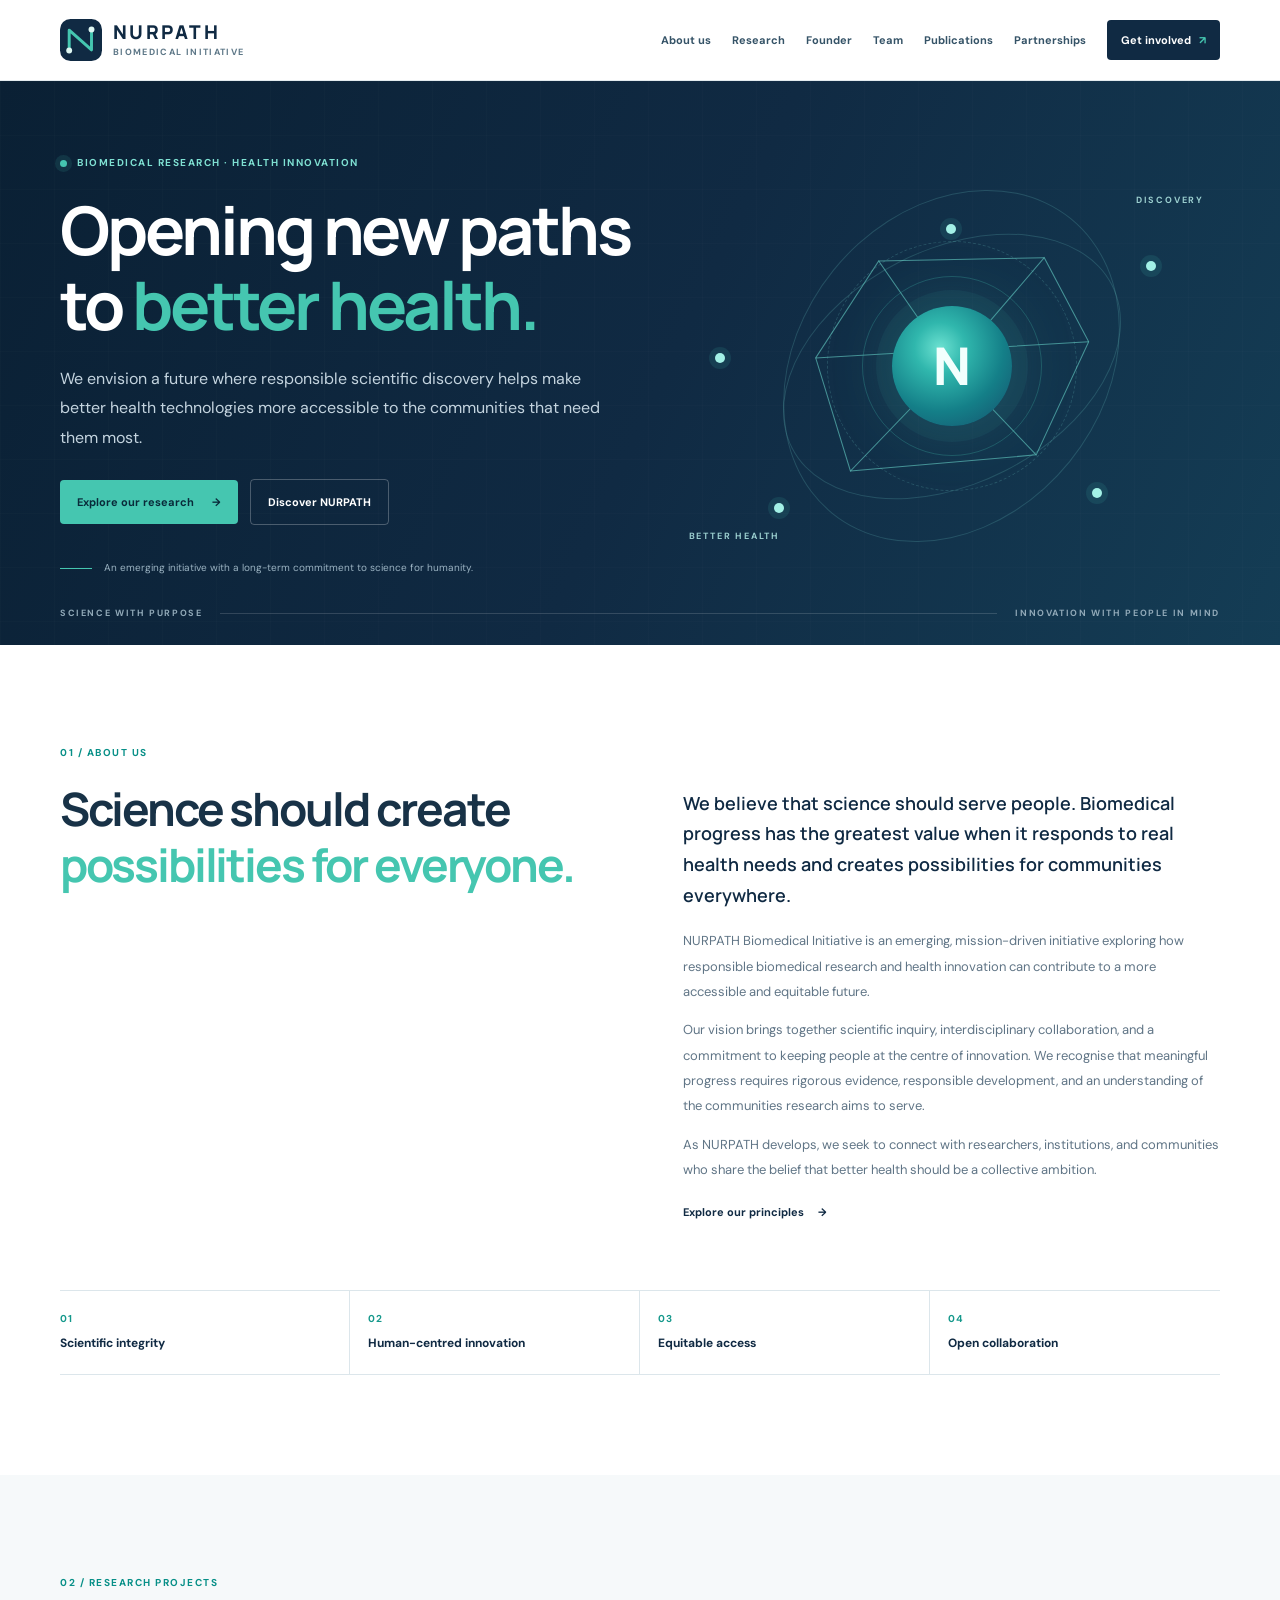
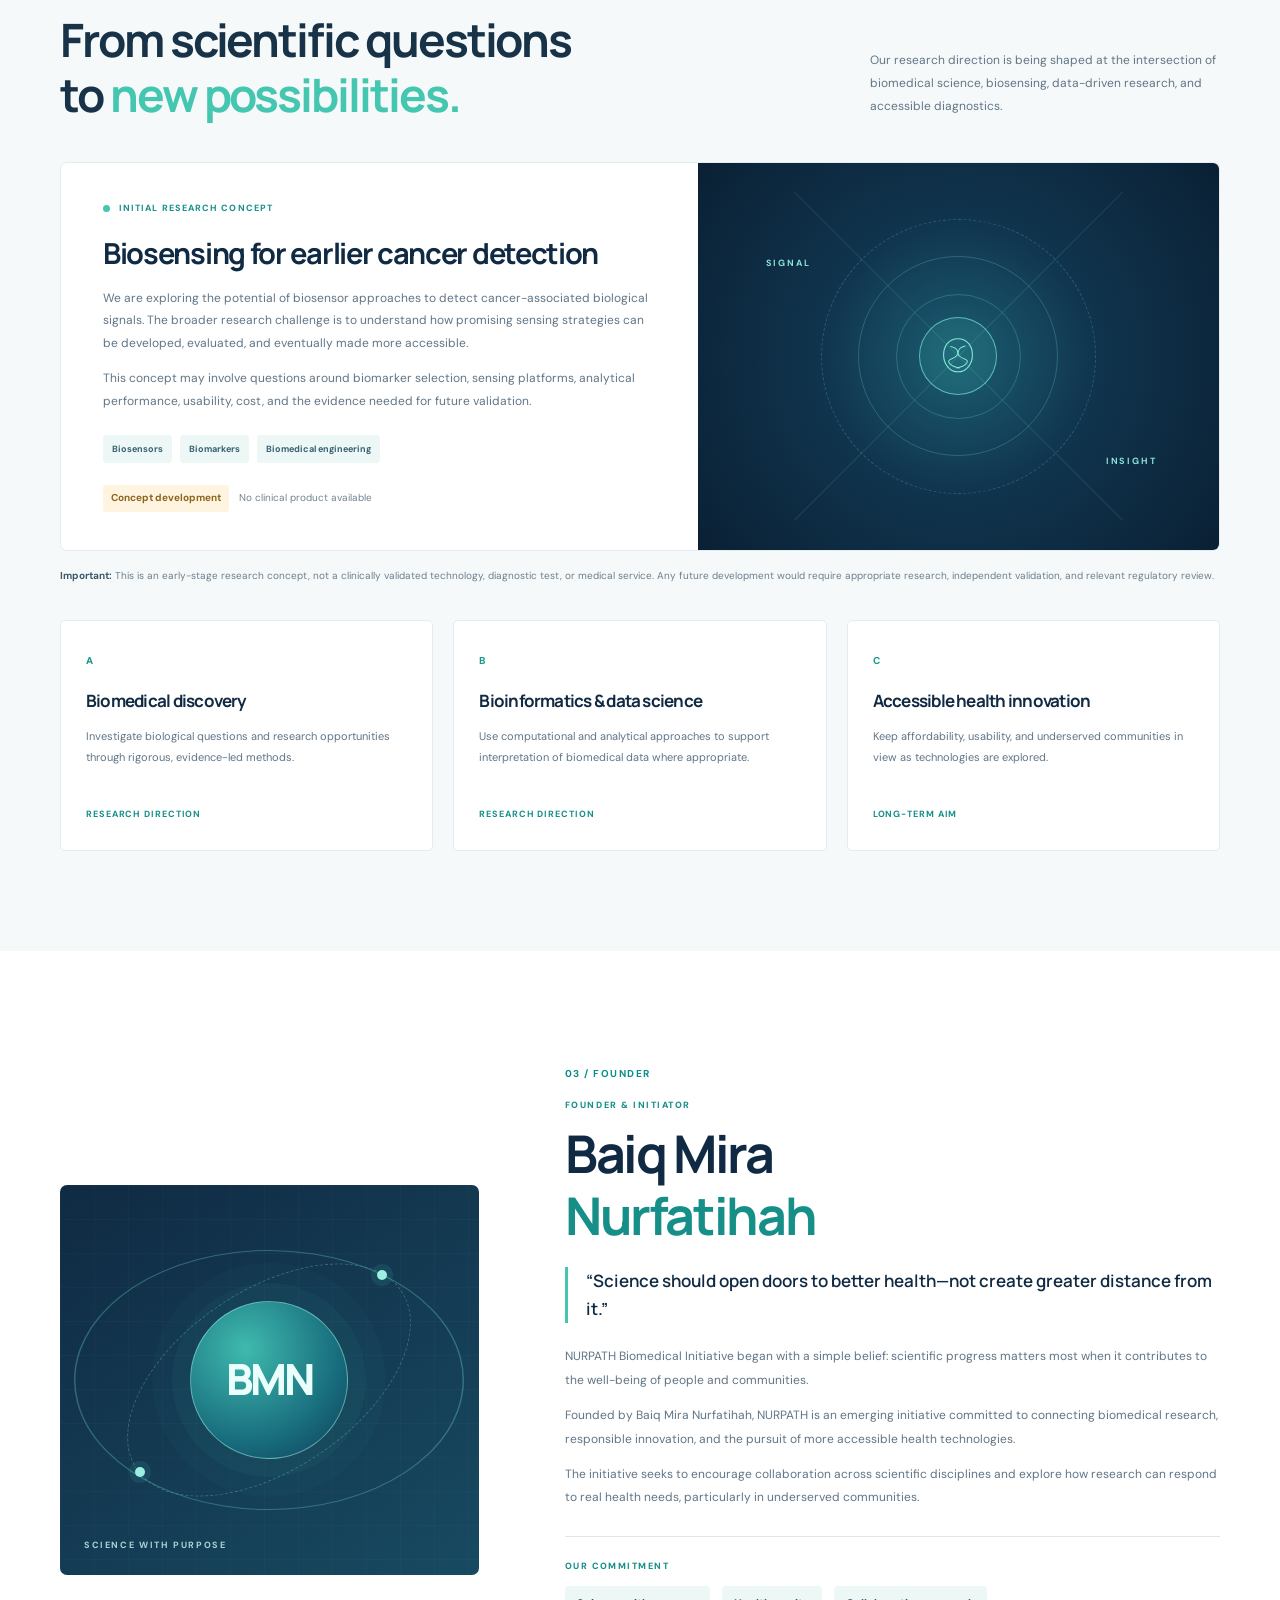
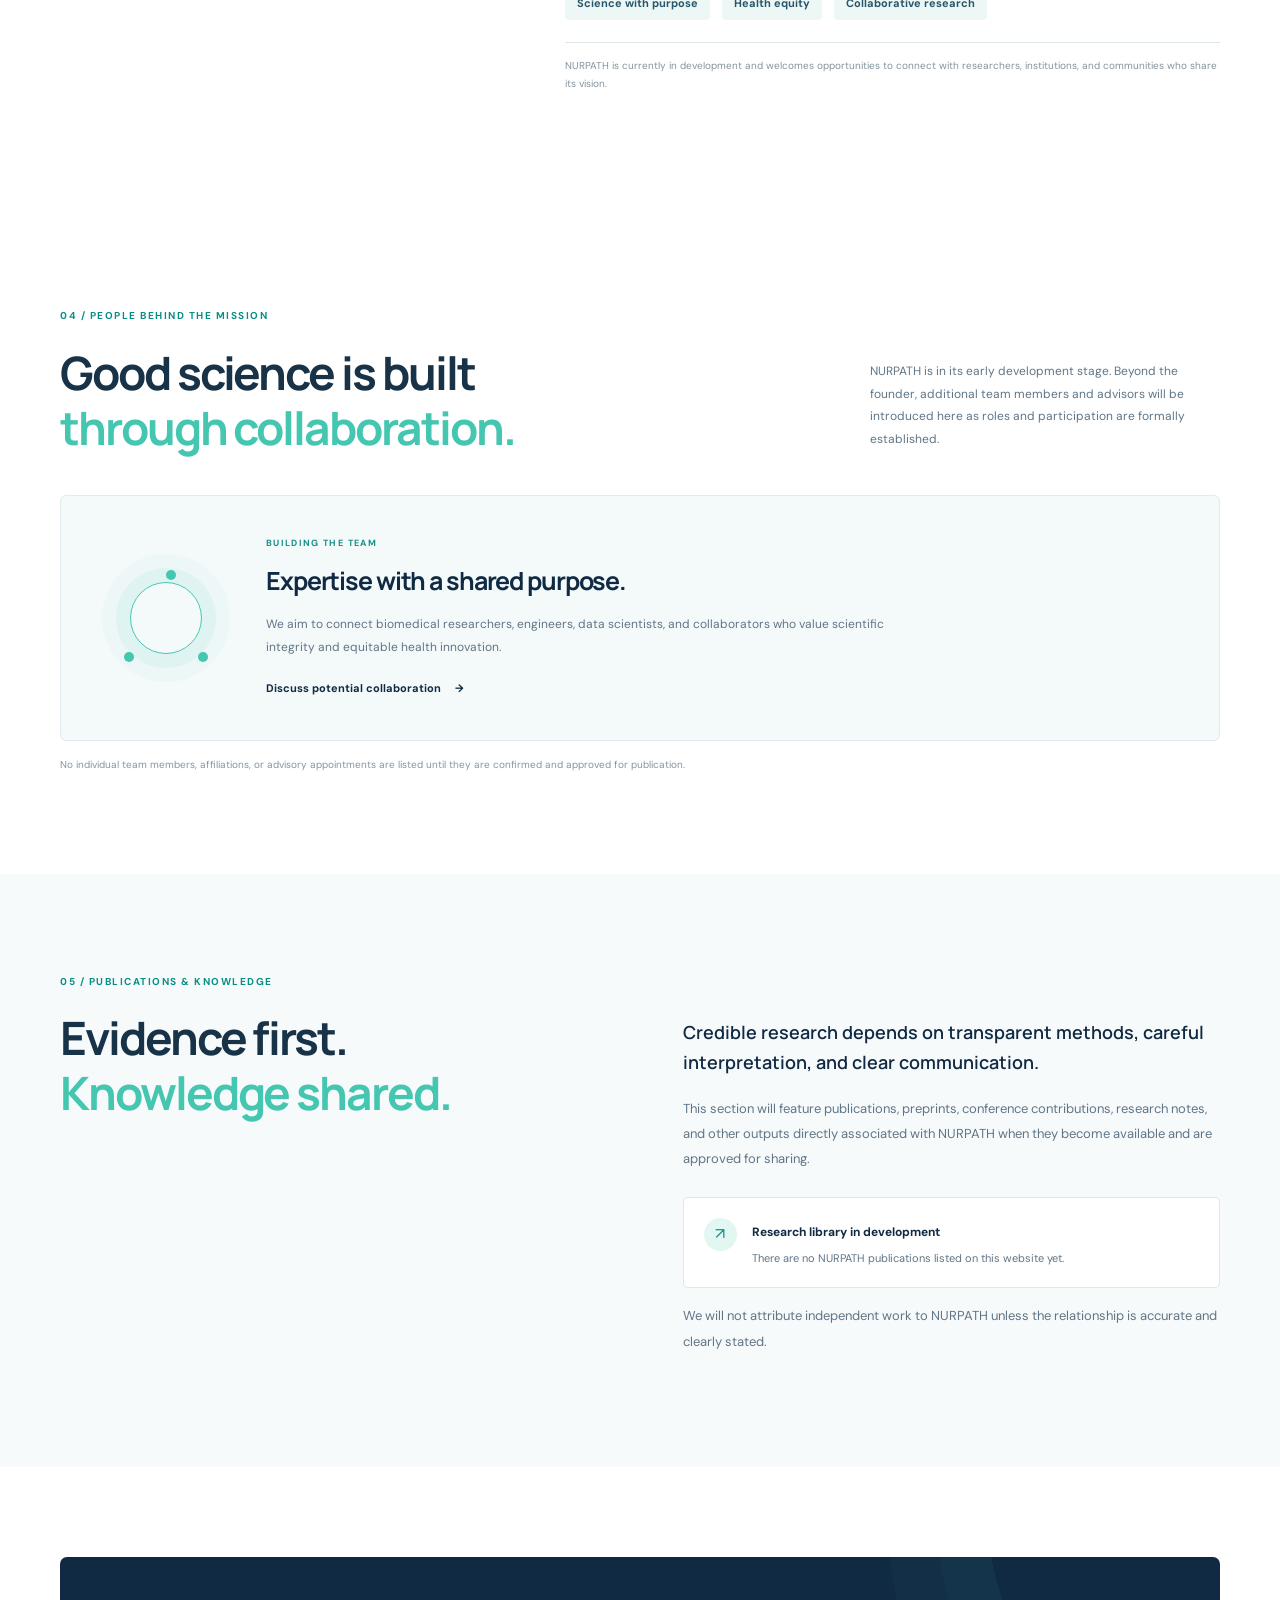
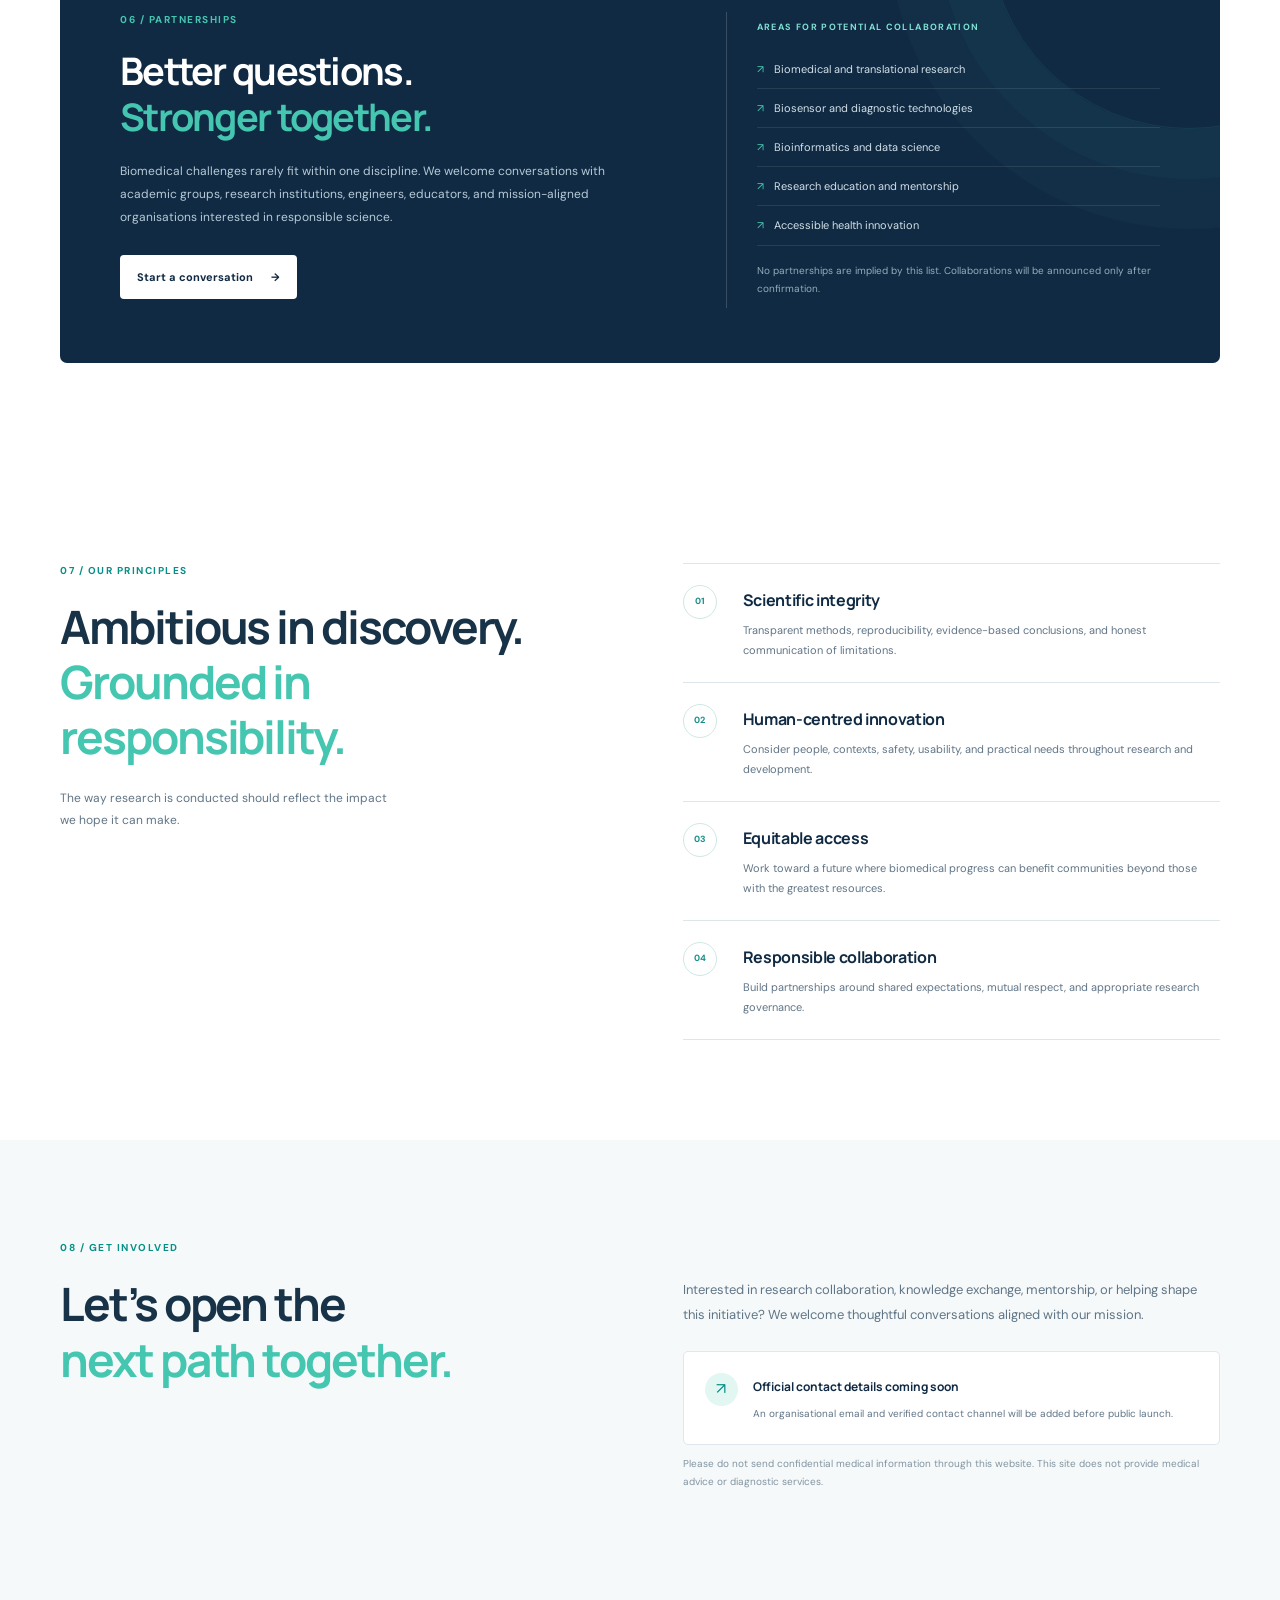
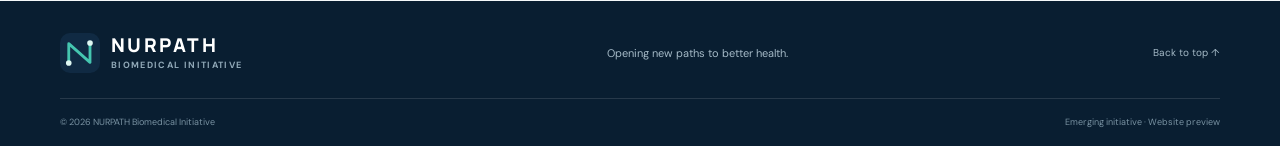
==== index.html @ e582fc1a "Update index.html" ====
<!doctype html>
<html lang="en">
<head>
  <meta charset="utf-8">
  <meta name="viewport" content="width=device-width, initial-scale=1">
  <meta name="theme-color" content="#102a43">
  <meta name="description" content="NURPATH Biomedical Initiative advances responsible biomedical research and works toward more accessible health technologies.">
  <title>NURPATH Biomedical Initiative | Opening New Paths to Better Health</title>
  <link rel="icon" type="image/svg+xml" href="assets/nurpath-mark.svg">
  <link rel="preconnect" href="https://fonts.googleapis.com">
  <link rel="preconnect" href="https://fonts.gstatic.com" crossorigin>
  <link href="https://fonts.googleapis.com/css2?family=DM+Sans:wght@400;500;600;700&family=Manrope:wght@400;500;600;700;800&display=swap" rel="stylesheet">
  <link rel="stylesheet" href="styles.css">
</head>
<body>
<a class="skip-link" href="#main">Skip to content</a>
<header class="site-header">
  <div class="container nav-wrap">
    <a class="brand" href="#home" aria-label="NURPATH home">
      <img src="assets/nurpath-mark.svg" alt="" width="42" height="42">
      <span class="brand-copy"><strong>NURPATH</strong><small>BIOMEDICAL INITIATIVE</small></span>
    </a>
    <button class="menu-toggle" aria-label="Open navigation menu" aria-expanded="false" aria-controls="primary-nav"><span></span><span></span><span></span></button>
    <nav id="primary-nav" class="primary-nav" aria-label="Main navigation">
      <a href="#about">About us</a><a href="#research">Research</a><a href="#founder">Founder</a><a href="#team">Team</a><a href="#publications">Publications</a><a href="#partnerships">Partnerships</a><a class="nav-cta" href="#contact">Get involved <span aria-hidden="true">↗</span></a>
    </nav>
  </div>
</header>
<main id="main">
  <section class="hero" id="home">
    <div class="hero-grid" aria-hidden="true"></div>
    <div class="container hero-layout">
      <div class="hero-copy">
        <p class="eyebrow"><span class="eyebrow-dot"></span> Biomedical research · Health innovation</p>
        <h1>Opening new paths<br>to <span>better health.</span></h1>
        <p class="hero-lede">We envision a future where responsible scientific discovery helps make better health technologies more accessible to the communities that need them most.</p>
        <div class="hero-actions"><a class="button button-primary" href="#research">Explore our research <span aria-hidden="true">→</span></a><a class="button button-quiet" href="#about">Discover NURPATH</a></div>
        <div class="hero-note"><span class="note-line"></span><span>An emerging initiative with a long-term commitment to science for humanity.</span></div>
      </div>
      <div class="hero-art" aria-label="Abstract illustration representing biomedical discovery and connected pathways">
        <div class="orbit orbit-one"></div><div class="orbit orbit-two"></div><div class="orbit orbit-three"></div>
        <div class="art-core"><div class="core-glow"></div><span class="core-n">N</span></div>
        <span class="node node-a"></span><span class="node node-b"></span><span class="node node-c"></span><span class="node node-d"></span><span class="node node-e"></span>
        <span class="art-label label-top">DISCOVERY</span><span class="art-label label-bottom">BETTER HEALTH</span>
        <svg class="art-lines" viewBox="0 0 520 520" role="presentation" aria-hidden="true"><path d="M260 260 L375 126 L430 230 L365 370 L260 260 L135 390 L92 250 L170 130 L260 260"/><path d="M135 390 L365 370 M170 130 L375 126 M92 250 L430 230"/></svg>
      </div>
    </div>
    <div class="hero-bottom container"><span>SCIENCE WITH PURPOSE</span><span class="hero-bottom-rule"></span><span>INNOVATION WITH PEOPLE IN MIND</span></div>
  </section>

  <section class="section-pad about" id="about">
    <div class="container split-grid">
      <div><p class="eyebrow">01 / About us</p><h2>Science should create<br><span>possibilities for everyone.</span></h2></div>
      <div class="body-copy">  
        <p class="large-copy">We believe that science should serve people. Biomedical progress has the greatest value when it responds to real health needs and creates possibilities for communities everywhere.</p>
        <p>NURPATH Biomedical Initiative is an emerging, mission-driven initiative exploring how responsible biomedical research and health innovation can contribute to a more accessible and equitable future.</p>
        <p>Our vision brings together scientific inquiry, interdisciplinary collaboration, and a commitment to keeping people at the centre of innovation. We recognise that meaningful progress requires rigorous evidence, responsible development, and an understanding of the communities research aims to serve.</p>
        <p>As NURPATH develops, we seek to connect with researchers, institutions, and communities who share the belief that better health should be a collective ambition.</p>
        <a class="text-link" href="#approach">Explore our principles <span aria-hidden="true">→</span></a>
      </div>
    </div>
    <div class="container values-strip"><div><strong>01</strong><span>Scientific integrity</span></div><div><strong>02</strong><span>Human-centred innovation</span></div><div><strong>03</strong><span>Equitable access</span></div><div><strong>04</strong><span>Open collaboration</span></div></div>
  </section>

  <section class="section-pad research" id="research">
    <div class="container">
      <div class="section-heading"><div><p class="eyebrow">02 / Research projects</p><h2>From scientific questions<br>to <span>new possibilities.</span></h2></div><p class="section-intro">Our research direction is being shaped at the intersection of biomedical science, biosensing, data-driven research, and accessible diagnostics.</p></div>
      <article class="project-feature">
        <div class="project-copy"><p class="card-kicker"><span class="status-dot"></span> Initial research concept</p><h3>Biosensing for earlier cancer detection</h3><p>We are exploring the potential of biosensor approaches to detect cancer-associated biological signals. The broader research challenge is to understand how promising sensing strategies can be developed, evaluated, and eventually made more accessible.</p><p>This concept may involve questions around biomarker selection, sensing platforms, analytical performance, usability, cost, and the evidence needed for future validation.</p><div class="tag-row"><span>Biosensors</span><span>Biomarkers</span><span>Biomedical engineering</span></div><div class="project-status"><span class="status-pill">Concept development</span><span>No clinical product available</span></div></div>
        <div class="project-visual" aria-hidden="true"><div class="scan-ring ring-1"></div><div class="scan-ring ring-2"></div><div class="scan-ring ring-3"></div><div class="scan-center"><svg viewBox="0 0 100 100"><path d="M50 14 C30 14 20 30 20 48 C20 68 34 83 50 83 C66 83 80 68 80 48 C80 30 70 14 50 14Z"/><path d="M35 30 C60 36 39 48 64 56 C78 61 63 73 47 75"/><path d="M65 29 C40 36 61 47 36 56 C22 61 37 73 53 75"/></svg></div><span class="scan-label scan-label-a">SIGNAL</span><span class="scan-label scan-label-b">INSIGHT</span></div>
      </article>
      <p class="research-disclaimer"><strong>Important:</strong> This is an early-stage research concept, not a clinically validated technology, diagnostic test, or medical service. Any future development would require appropriate research, independent validation, and relevant regulatory review.</p>
      <div class="three-cards">
        <article class="info-card"><span class="card-letter">A</span><h4>Biomedical discovery</h4><p>Investigate biological questions and research opportunities through rigorous, evidence-led methods.</p><span class="card-status">Research direction</span></article>
        <article class="info-card"><span class="card-letter">B</span><h4>Bioinformatics & data science</h4><p>Use computational and analytical approaches to support interpretation of biomedical data where appropriate.</p><span class="card-status">Research direction</span></article>
        <article class="info-card"><span class="card-letter">C</span><h4>Accessible health innovation</h4><p>Keep affordability, usability, and underserved communities in view as technologies are explored.</p><span class="card-status">Long-term aim</span></article>
      </div>
    </div>
  </section>


  <section class="section-pad founder" id="founder">
    <div class="container founder-layout">
      <div class="founder-visual" aria-label="Founder profile illustration">
        <div class="founder-monogram">BMN</div>
        <div class="founder-orbit founder-orbit-a"></div>
        <div class="founder-orbit founder-orbit-b"></div>
        <span class="founder-dot founder-dot-a"></span>
        <span class="founder-dot founder-dot-b"></span>
        <span class="founder-visual-caption">SCIENCE WITH PURPOSE</span>
      </div>
      <div class="founder-copy">
        <p class="eyebrow">03 / Founder</p>
        <p class="founder-label">FOUNDER & INITIATOR</p>
        <h2>Baiq Mira<br><span>Nurfatihah</span></h2>
        <p class="founder-statement">“Science should open doors to better health—not create greater distance from it.”</p>
        <p>NURPATH Biomedical Initiative began with a simple belief: scientific progress matters most when it contributes to the well-being of people and communities.</p>
        <p>Founded by Baiq Mira Nurfatihah, NURPATH is an emerging initiative committed to connecting biomedical research, responsible innovation, and the pursuit of more accessible health technologies.</p>
        <p>The initiative seeks to encourage collaboration across scientific disciplines and explore how research can respond to real health needs, particularly in underserved communities.</p>
        <div class="founder-focus"><span>OUR COMMITMENT</span><b>Science with purpose</b><b>Health equity</b><b>Collaborative research</b></div>
        <p class="founder-note">NURPATH is currently in development and welcomes opportunities to connect with researchers, institutions, and communities who share its vision.</p>
      </div>
    </div>
  </section>

  <section class="section-pad team" id="team">
    <div class="container">
      <div class="section-heading"><div><p class="eyebrow">04 / People behind the mission</p><h2>Good science is built<br><span>through collaboration.</span></h2></div><p class="section-intro">NURPATH is in its early development stage. Beyond the founder, additional team members and advisors will be introduced here as roles and participation are formally established.</p></div>
      <div class="team-notice"><div class="team-symbol"><span></span><span></span><span></span></div><div><p class="notice-kicker">Building the team</p><h3>Expertise with a shared purpose.</h3><p>We aim to connect biomedical researchers, engineers, data scientists, and collaborators who value scientific integrity and equitable health innovation.</p><a class="text-link" href="#contact">Discuss potential collaboration <span aria-hidden="true">→</span></a></div></div>
      <p class="section-footnote">No individual team members, affiliations, or advisory appointments are listed until they are confirmed and approved for publication.</p>
    </div>
  </section>

  <section class="section-pad publications" id="publications">
    <div class="container split-grid">
      <div><p class="eyebrow">05 / Publications & knowledge</p><h2>Evidence first.<br><span>Knowledge shared.</span></h2></div>
      <div class="body-copy"><p class="large-copy">Credible research depends on transparent methods, careful interpretation, and clear communication.</p><p>This section will feature publications, preprints, conference contributions, research notes, and other outputs directly associated with NURPATH when they become available and are approved for sharing.</p><div class="empty-state"><span class="empty-icon">↗</span><div><strong>Research library in development</strong><p>There are no NURPATH publications listed on this website yet.</p></div></div><p class="small-note">We will not attribute independent work to NURPATH unless the relationship is accurate and clearly stated.</p></div>
    </div>
  </section>

  <section class="section-pad partnerships" id="partnerships">
    <div class="container partnership-panel">
      <div><p class="eyebrow">06 / Partnerships</p><h2>Better questions.<br><span>Stronger together.</span></h2><p>Biomedical challenges rarely fit within one discipline. We welcome conversations with academic groups, research institutions, engineers, educators, and mission-aligned organisations interested in responsible science.</p><a class="button button-light" href="#contact">Start a conversation <span aria-hidden="true">→</span></a></div>
      <div class="partner-list"><p>AREAS FOR POTENTIAL COLLABORATION</p><ul><li>Biomedical and translational research</li><li>Biosensor and diagnostic technologies</li><li>Bioinformatics and data science</li><li>Research education and mentorship</li><li>Accessible health innovation</li></ul><p class="small-note light-note">No partnerships are implied by this list. Collaborations will be announced only after confirmation.</p></div>
    </div>
  </section>

  <section class="section-pad approach" id="approach">
    <div class="container split-grid">
      <div><p class="eyebrow">07 / Our principles</p><h2>Ambitious in discovery.<br><span>Grounded in responsibility.</span></h2><p class="side-intro">The way research is conducted should reflect the impact we hope it can make.</p></div>
      <div class="principle-list">
        <article><div class="principle-icon">01</div><div><h3>Scientific integrity</h3><p>Transparent methods, reproducibility, evidence-based conclusions, and honest communication of limitations.</p></div></article>
        <article><div class="principle-icon">02</div><div><h3>Human-centred innovation</h3><p>Consider people, contexts, safety, usability, and practical needs throughout research and development.</p></div></article>
        <article><div class="principle-icon">03</div><div><h3>Equitable access</h3><p>Work toward a future where biomedical progress can benefit communities beyond those with the greatest resources.</p></div></article>
        <article><div class="principle-icon">04</div><div><h3>Responsible collaboration</h3><p>Build partnerships around shared expectations, mutual respect, and appropriate research governance.</p></div></article>
      </div>
    </div>
  </section>

  <section class="section-pad contact" id="contact">
    <div class="container contact-layout"><div><p class="eyebrow">08 / Get involved</p><h2>Let’s open the<br><span>next path together.</span></h2></div><div class="contact-copy"><p>Interested in research collaboration, knowledge exchange, mentorship, or helping shape this initiative? We welcome thoughtful conversations aligned with our mission.</p><div class="contact-placeholder"><span class="contact-icon">↗</span><div><strong>Official contact details coming soon</strong><p>An organisational email and verified contact channel will be added before public launch.</p></div></div><p class="small-note">Please do not send confidential medical information through this website. This site does not provide medical advice or diagnostic services.</p></div></div>
  </section>
</main>
<footer class="site-footer"><div class="container footer-main"><a class="brand footer-brand" href="#home"><img src="assets/nurpath-mark.svg" alt="" width="40" height="40"><span class="brand-copy"><strong>NURPATH</strong><small>BIOMEDICAL INITIATIVE</small></span></a><p>Opening new paths to better health.</p><a class="back-top" href="#home">Back to top ↑</a></div><div class="container footer-bottom"><span>© <span id="year">2026</span> NURPATH Biomedical Initiative</span><span>Emerging initiative · Website preview</span></div></footer>
<script src="script.js"></script>
</body>
</html>
---- styles.css ----
:root{--navy:#102a43;--navy-deep:#091e31;--teal:#45c6b0;--ink:#183247;--muted:#607586;--paper:#f6f9fa;--line:#dce6eb;--font-body:"DM Sans",sans-serif;--font-display:"Manrope",sans-serif;--max:1160px}
*{box-sizing:border-box}html{scroll-behavior:smooth;scroll-padding-top:90px}body{margin:0;color:var(--ink);font-family:var(--font-body);line-height:1.65;background:#fff;-webkit-font-smoothing:antialiased}a{color:inherit;text-decoration:none}.container{width:min(var(--max),calc(100% - 48px));margin-inline:auto}.section-pad{padding:100px 0}.skip-link{position:absolute;left:-999px;top:10px;background:white;padding:12px;z-index:100}.skip-link:focus{left:10px}
.site-header{position:sticky;top:0;z-index:50;background:rgba(255,255,255,.95);backdrop-filter:blur(14px);border-bottom:1px solid rgba(220,230,235,.8)}.nav-wrap{height:80px;display:flex;align-items:center;justify-content:space-between}.brand{display:flex;align-items:center;gap:11px}.brand-copy{display:flex;flex-direction:column;line-height:1.1;gap:5px}.brand-copy strong{font-family:var(--font-display);font-size:19px;letter-spacing:.13em;color:var(--navy);font-weight:800}.brand-copy small{font-size:9px;letter-spacing:.15em;font-weight:700;color:#5d7787}.primary-nav{display:flex;align-items:center;gap:21px;font-size:11px;font-weight:700;color:#355367}.primary-nav a:hover,.text-link:hover{color:#008d80}.nav-cta{padding:11px 14px;border-radius:4px;background:var(--navy);color:white!important;white-space:nowrap}.nav-cta span{margin-left:5px;color:var(--teal)}.menu-toggle{display:none;background:none;border:0}
.hero{position:relative;overflow:hidden;background:linear-gradient(115deg,#0a2034,#102a43 52%,#143d55);color:#fff;padding:65px 0 24px}.hero-grid{position:absolute;inset:0;opacity:.13;background-image:linear-gradient(rgba(255,255,255,.1) 1px,transparent 1px),linear-gradient(90deg,rgba(255,255,255,.1) 1px,transparent 1px);background-size:54px 54px}.hero-layout{display:grid;grid-template-columns:1.05fr .95fr;align-items:center;gap:30px;position:relative;z-index:1;min-height:440px}.eyebrow{margin:0 0 20px;text-transform:uppercase;letter-spacing:.15em;font-size:10px;font-weight:700;color:#078f87;display:flex;align-items:center;gap:10px}.hero .eyebrow{color:#7fe1d3}.eyebrow-dot{width:7px;height:7px;border-radius:50%;background:var(--teal);box-shadow:0 0 0 5px #45c6b01f}h1,h2,h3,h4{font-family:var(--font-display);letter-spacing:-.045em}h1{font-size:clamp(42px,5.3vw,67px);line-height:1.12;margin:0 0 22px;font-weight:700}h1 span,h2 span{color:var(--teal)}h2{font-size:clamp(32px,3.8vw,46px);line-height:1.2;margin:0}.hero-lede{max-width:550px;font-size:16px;color:#c4d4df;line-height:1.85;margin-bottom:27px}.hero-actions{display:flex;align-items:center;gap:12px;flex-wrap:wrap}.button{display:inline-flex;align-items:center;gap:18px;padding:13px 17px;font-size:11px;font-weight:700;border-radius:4px;transition:transform .2s}.button:hover{transform:translateY(-2px)}.button-primary{background:var(--teal);color:#092b3a}.button-quiet{color:#fff;border:1px solid #ffffff40}.hero-note{display:flex;align-items:center;gap:12px;color:#9bb3c2;font-size:10px;margin-top:35px}.note-line{width:32px;height:1px;background:var(--teal)}.hero-art{height:420px;position:relative;display:grid;place-items:center}.orbit{position:absolute;border:1px solid #75d3cb33;border-radius:50%;transform:rotate(-27deg)}.orbit-one{width:360px;height:235px}.orbit-two{width:305px;height:380px;transform:rotate(39deg)}.orbit-three{width:250px;height:250px;border-style:dashed}.art-core{width:120px;height:120px;border-radius:50%;position:relative;display:grid;place-items:center;background:radial-gradient(circle at 40% 35%,#6ce1d1,#30b7ad 24%,#147f88 60%,#164d6b);box-shadow:0 0 0 16px #45c6b00f,0 0 65px #45c6b038;z-index:2}.core-glow{position:absolute;width:180px;height:180px;border-radius:50%;border:1px solid #45c6b042}.core-n{font-family:var(--font-display);font-size:52px;font-weight:800;color:#f2fffd}.art-lines{position:absolute;width:100%;height:100%;fill:none;stroke:#6fe0d38c;stroke-width:1.3}.node{position:absolute;width:10px;height:10px;border-radius:50%;background:#a3f1e6;box-shadow:0 0 0 6px #45c6b01f;z-index:3}.node-a{top:68px;left:49%}.node-b{top:105px;right:12%}.node-c{bottom:78px;right:22%}.node-d{bottom:63px;left:17%}.node-e{top:47%;left:6%}.art-label{position:absolute;font-size:9px;letter-spacing:.2em;font-weight:700;color:#9bcfcf}.label-top{top:37px;right:3%}.label-bottom{bottom:32px;left:1%}.hero-bottom{position:relative;display:flex;align-items:center;gap:18px;color:#91a9b8;font-size:9px;letter-spacing:.18em;font-weight:700;margin-top:20px}.hero-bottom-rule{height:1px;background:#ffffff26;flex:1}
.split-grid{display:grid;grid-template-columns:1fr 1fr;gap:85px}.about{background:white}.body-copy{padding-top:25px}.large-copy{font-family:var(--font-display);font-size:18px;line-height:1.7;color:var(--navy);font-weight:600}.body-copy>p:not(.large-copy),.contact-copy>p:first-child{font-size:13px;color:var(--muted);line-height:1.95}.text-link{display:inline-flex;gap:14px;align-items:center;color:var(--navy);font-weight:700;font-size:11px;margin-top:8px}.values-strip{display:grid;grid-template-columns:repeat(4,1fr);margin-top:65px;border-top:1px solid var(--line);border-bottom:1px solid var(--line)}.values-strip div{padding:20px 18px;border-right:1px solid var(--line);display:flex;flex-direction:column;gap:7px}.values-strip div:first-child{padding-left:0}.values-strip div:last-child{border:0}.values-strip strong{font-size:10px;color:#14988b;letter-spacing:.1em}.values-strip span{font-size:12px;font-weight:700;color:var(--navy)}
.research{background:var(--paper)}.section-heading{display:flex;justify-content:space-between;align-items:end;gap:45px;margin-bottom:40px}.section-intro{max-width:350px;color:var(--muted);font-size:12px;line-height:1.9;margin:0 0 4px}.project-feature{display:grid;grid-template-columns:1.1fr .9fr;background:#fff;border:1px solid #e3ecef;border-radius:7px;overflow:hidden}.project-copy{padding:38px 42px}.card-kicker{display:flex;align-items:center;gap:9px;font-size:9px;font-weight:700;text-transform:uppercase;letter-spacing:.12em;color:#168f88;margin:0 0 20px}.status-dot{width:7px;height:7px;border-radius:50%;background:var(--teal)}.project-copy h3{font-size:29px;line-height:1.2;color:var(--navy);margin:0 0 16px}.project-copy p:not(.card-kicker){font-size:12px;line-height:1.9;color:var(--muted)}.tag-row{display:flex;gap:8px;flex-wrap:wrap;margin:22px 0}.tag-row span{font-size:9px;color:#366273;background:#edf7f6;border-radius:3px;padding:7px 9px;font-weight:700}.project-status{display:flex;align-items:center;gap:10px;flex-wrap:wrap;font-size:10px;color:#718491}.status-pill{padding:5px 8px;background:#fff4df;color:#8b641d;border-radius:3px;font-weight:700}.project-visual{position:relative;overflow:hidden;display:grid;place-items:center;background:radial-gradient(circle at 50% 50%,#1b5d72,#10344d 43%,#0a2034);min-height:350px}.project-visual:before,.project-visual:after{content:"";position:absolute;width:1px;height:120%;background:#7bd8cd26;transform:rotate(45deg)}.project-visual:after{transform:rotate(-45deg)}.scan-ring{position:absolute;border:1px solid #71dfd240;border-radius:50%}.ring-1{width:125px;height:125px}.ring-2{width:200px;height:200px}.ring-3{width:275px;height:275px;border-style:dashed}.scan-center{width:78px;height:78px;display:grid;place-items:center;border-radius:50%;background:#45c6b021;border:1px solid #78ebdcaa;z-index:2}.scan-center svg{width:48px;fill:none;stroke:#83e9d9;stroke-width:2.2;stroke-linecap:round}.scan-label{position:absolute;color:#8be4d8;font-size:9px;letter-spacing:.2em;font-weight:700}.scan-label-a{top:24%;left:13%}.scan-label-b{bottom:21%;right:12%}.research-disclaimer{font-size:10px;line-height:1.85;color:#6b7f8c;margin:16px 0 35px}.research-disclaimer strong{color:#3b596a}.three-cards{display:grid;grid-template-columns:repeat(3,1fr);gap:20px}.info-card{background:white;border:1px solid #e3ecef;padding:25px;border-radius:5px}.card-letter{font-size:10px;color:#159a8d;font-weight:800;letter-spacing:.12em}.info-card h4{font-size:17px;color:var(--navy);margin:14px 0 8px}.info-card p{font-size:11px;line-height:1.9;color:var(--muted);min-height:62px}.card-status{display:inline-block;margin-top:6px;font-size:9px;text-transform:uppercase;letter-spacing:.1em;color:#168f88;font-weight:700}
.team{background:white}.team-notice{margin-top:40px;display:grid;grid-template-columns:130px 1fr;gap:35px;align-items:center;padding:40px;background:#f4f9fa;border:1px solid #e0ebee;border-radius:6px}.team-symbol{height:115px;position:relative;display:grid;place-items:center}.team-symbol:before{content:"";width:70px;height:70px;border:1px solid #45c6b0;border-radius:50%;box-shadow:0 0 0 14px #45c6b014,0 0 0 28px #45c6b00b}.team-symbol span{position:absolute;width:10px;height:10px;border-radius:50%;background:var(--teal)}.team-symbol span:nth-child(1){top:10px;left:50%}.team-symbol span:nth-child(2){bottom:13px;left:18%}.team-symbol span:nth-child(3){bottom:13px;right:18%}.notice-kicker{font-size:9px;letter-spacing:.15em;text-transform:uppercase;color:#168f88;font-weight:700;margin:0 0 9px}.team-notice h3{font-size:25px;color:var(--navy);margin:0 0 10px}.team-notice p:not(.notice-kicker){font-size:12px;line-height:1.9;color:var(--muted);max-width:650px}.section-footnote{font-size:10px;color:#8495a0;margin:16px 0 0}
.publications{background:#f7fafb}.empty-state{display:flex;align-items:flex-start;gap:15px;padding:20px;border:1px solid #dce8ec;background:white;border-radius:5px;margin:25px 0 15px}.empty-icon{width:33px;height:33px;border-radius:50%;display:grid;place-items:center;background:#e2f7f2;color:#078f87;flex-shrink:0}.empty-state strong{font-size:12px;color:var(--navy)}.empty-state p{font-size:11px;color:var(--muted);margin:5px 0 0}.small-note{font-size:10px;color:#8294a0;line-height:1.8}
.partnerships{background:white;padding-top:90px}.partnership-panel{display:grid;grid-template-columns:1.1fr .9fr;gap:75px;padding:55px 60px;background:var(--navy);border-radius:7px;color:white;position:relative;overflow:hidden}.partnership-panel:after{content:"";position:absolute;width:400px;height:400px;border:1px solid #45c6b01c;border-radius:50%;right:-170px;top:-230px;box-shadow:0 0 0 50px #45c6b009,0 0 0 100px #45c6b008}.partnership-panel>div{position:relative;z-index:1}.partnership-panel .eyebrow{color:var(--teal)}.partnership-panel h2{font-size:38px}.partnership-panel>div:first-child>p:not(.eyebrow){font-size:12px;color:#b7cbd7;line-height:1.95;margin:20px 0 25px}.button-light{background:white;color:var(--navy)}.partner-list{border-left:1px solid #ffffff2b;padding-left:30px}.partner-list>p:first-child{font-size:9px;letter-spacing:.15em;color:#7fe1d3;font-weight:700;margin:8px 0 15px}.partner-list ul{padding:0;margin:0;list-style:none}.partner-list li{font-size:11px;color:#d2e0e7;padding:10px 0;border-bottom:1px solid #ffffff19}.partner-list li:before{content:"↗";color:var(--teal);margin-right:10px}.light-note{color:#94acbb;margin-top:16px}
.approach{background:#fff}.side-intro{font-size:12px;color:var(--muted);line-height:1.9;max-width:330px;margin-top:22px}.principle-list{border-top:1px solid var(--line)}.principle-list article{display:grid;grid-template-columns:44px 1fr;gap:16px;padding:21px 0;border-bottom:1px solid var(--line)}.principle-icon{width:34px;height:34px;display:grid;place-items:center;border:1px solid #cfe8e4;color:#168f88;border-radius:50%;font-size:9px;font-weight:700}.principle-list h3{font-size:16px;letter-spacing:-.02em;margin:2px 0 7px;color:var(--navy)}.principle-list p{font-size:11px;line-height:1.85;color:var(--muted);margin:0}
.contact{background:#f5f9fa}.contact-layout{display:grid;grid-template-columns:1fr 1fr;gap:85px}.contact-copy{padding-top:24px}.contact-placeholder{display:flex;gap:15px;align-items:flex-start;padding:21px;border:1px solid #dce8ec;border-radius:5px;background:#fff;margin-top:23px}.contact-icon{width:33px;height:33px;display:grid;place-items:center;background:#e2f7f2;border-radius:50%;color:#078f87;flex-shrink:0}.contact-placeholder strong{font-family:var(--font-display);font-size:12px;color:var(--navy)}.contact-placeholder p{font-size:10px;color:var(--muted);line-height:1.8;margin:6px 0 0}
.site-footer{background:#091e31;color:white;padding:32px 0 0}.footer-main{display:flex;align-items:center;justify-content:space-between;padding-bottom:25px}.footer-brand .brand-copy strong{color:white}.footer-brand .brand-copy small{color:#91a9b8}.footer-main>p{font-size:11px;color:#a5bac7;margin:0}.back-top{font-size:10px;color:#a5bac7}.footer-bottom{border-top:1px solid #ffffff1f;padding:16px 0;display:flex;justify-content:space-between;gap:20px;color:#7992a2;font-size:9px}
@media(max-width:1000px){.primary-nav{gap:12px;font-size:10px}.hero-layout{grid-template-columns:1fr .8fr}.hero-art{transform:scale(.86);margin-inline:-30px}.split-grid{gap:50px}.partnership-panel{gap:40px;padding:45px}.project-copy{padding:32px}}
@media(max-width:760px){.container{width:calc(100% - 36px)}.section-pad{padding:72px 0}.nav-wrap{height:72px}.menu-toggle{display:flex;flex-direction:column;gap:5px;padding:10px;cursor:pointer}.menu-toggle span{display:block;width:22px;height:2px;background:var(--navy)}.primary-nav{display:none;position:absolute;top:72px;left:0;right:0;background:#fff;padding:20px 24px 24px;border-bottom:1px solid var(--line);box-shadow:0 15px 25px #102a4314;flex-direction:column;align-items:stretch;gap:15px;font-size:12px}.primary-nav.open{display:flex}.nav-cta{text-align:center}.hero{padding-top:48px}.hero-layout{grid-template-columns:1fr;gap:0}.hero-art{height:310px;transform:scale(.8);margin:-10px -45px -10px}.hero-note{margin-top:27px}.hero-bottom{font-size:7px;gap:9px}.hero-bottom span:first-child{white-space:nowrap}.split-grid,.contact-layout{grid-template-columns:1fr;gap:24px}.body-copy,.contact-copy{padding-top:0}h2{font-size:35px}.values-strip{grid-template-columns:1fr 1fr;margin-top:42px}.values-strip div{padding:15px;border-bottom:1px solid var(--line)}.values-strip div:first-child{padding-left:15px}.values-strip div:nth-child(2){border-right:0}.values-strip div:nth-child(3){border-bottom:0;padding-left:15px}.values-strip div:nth-child(4){border-bottom:0;border-right:0}.section-heading{display:block}.section-intro{margin-top:20px}.project-feature{grid-template-columns:1fr}.project-copy{padding:29px 24px}.project-copy h3{font-size:26px}.project-visual{min-height:260px}.three-cards{grid-template-columns:1fr;gap:12px}.info-card p{min-height:0}.team-notice{grid-template-columns:1fr;padding:28px 24px;gap:15px}.team-symbol{height:90px;width:100px}.team-notice h3{font-size:22px}.partnership-panel{grid-template-columns:1fr;gap:28px;padding:34px 25px}.partnership-panel h2{font-size:34px}.partner-list{border-left:0;border-top:1px solid #ffffff2b;padding:22px 0 0}.principle-list article{padding:18px 0}.footer-main{align-items:flex-start;flex-wrap:wrap;gap:17px}.footer-main>p{order:3;width:100%}.footer-bottom{flex-direction:column;gap:4px}.brand-copy strong{font-size:17px}}
@media(prefers-reduced-motion:reduce){html{scroll-behavior:auto}*,*::before,*::after{transition:none!important}}


/* Founder profile */
.founder{background:#fff}
.founder-layout{display:grid;grid-template-columns:.78fr 1.22fr;gap:86px;align-items:center}
.founder-visual{position:relative;min-height:390px;overflow:hidden;display:grid;place-items:center;background:linear-gradient(145deg,#102a43,#174a61);border-radius:7px;color:#fff}
.founder-visual:before{content:"";position:absolute;inset:0;opacity:.16;background-image:linear-gradient(#ffffff22 1px,transparent 1px),linear-gradient(90deg,#ffffff22 1px,transparent 1px);background-size:34px 34px}
.founder-monogram{position:relative;z-index:2;width:158px;height:158px;border-radius:50%;display:grid;place-items:center;font-family:var(--font-display);font-size:43px;font-weight:800;letter-spacing:-.07em;color:#eafffb;background:radial-gradient(circle at 35% 30%,#3fbaae,#176b7c 64%,#123a55);border:1px solid #9be8dc88;box-shadow:0 0 0 18px #45c6b00d,0 0 0 38px #45c6b008}
.founder-orbit{position:absolute;width:260px;height:260px;border:1px solid #6fd8cb55;border-radius:50%}
.founder-orbit-a{transform:scaleX(1.5) rotate(35deg)}
.founder-orbit-b{width:320px;height:180px;transform:rotate(-34deg);border-style:dashed}
.founder-dot{position:absolute;width:10px;height:10px;border-radius:50%;background:#9bf0e2;box-shadow:0 0 0 6px #45c6b01d}
.founder-dot-a{top:22%;right:22%}.founder-dot-b{bottom:25%;left:18%}
.founder-visual-caption{position:absolute;bottom:22px;left:24px;color:#a9d4d5;font-size:9px;font-weight:700;letter-spacing:.18em}
.founder-copy{padding:15px 0}
.founder-label{font-size:9px;letter-spacing:.17em;color:#168f88;font-weight:800;margin:-5px 0 10px}
.founder-copy h2{font-size:clamp(37px,4.2vw,52px);margin-bottom:20px;color:var(--navy)}
.founder-copy h2 span{color:#168f88}
.founder-statement{font-family:var(--font-display);font-size:17px;font-weight:600;line-height:1.65;color:var(--navy);border-left:3px solid var(--teal);padding-left:18px;margin:0 0 22px}
.founder-copy>p:not(.eyebrow):not(.founder-label):not(.founder-statement):not(.founder-note){font-size:12px;line-height:1.95;color:var(--muted)}
.founder-focus{margin-top:23px;padding:18px 0;border-top:1px solid var(--line);border-bottom:1px solid var(--line)}
.founder-focus>span{font-size:9px;letter-spacing:.16em;color:#168f88;font-weight:800}
.founder-focus div{display:flex;flex-wrap:wrap;gap:8px;margin-top:12px}
.founder-focus b{font-size:10px;background:#edf7f6;color:#315c6c;border-radius:3px;padding:7px 9px}
.founder-note{font-size:10px;line-height:1.8;color:#83939d;margin:14px 0 0}
@media(max-width:1000px){.founder-layout{gap:48px}}
@media(max-width:760px){.founder-layout{grid-template-columns:1fr;gap:28px}.founder-visual{min-height:300px}.founder-monogram{width:135px;height:135px;font-size:37px}.founder-copy{padding:0}.founder-copy h2{font-size:39px}}


/* Founder commitment — spacing and mobile layout */
.founder-focus {
  display: flex;
  flex-wrap: wrap;
  align-items: center;
  gap: 10px 12px;
  margin-top: 26px;
  padding: 22px 0;
}

.founder-focus > span {
  flex: 0 0 100%;
  display: block;
  margin-bottom: 2px;
}

.founder-focus > b {
  display: inline-flex;
  align-items: center;
  padding: 9px 12px;
  border-radius: 4px;
  background: #edf7f6;
  color: #28566a;
  font-size: 11px;
  line-height: 1.5;
  font-weight: 700;
}

@media (max-width: 760px) {
  .founder-focus {
    gap: 9px;
    margin-top: 22px;
    padding: 20px 0;
  }

  .founder-focus > b {
    max-width: 100%;
    white-space: normal;
  }
}
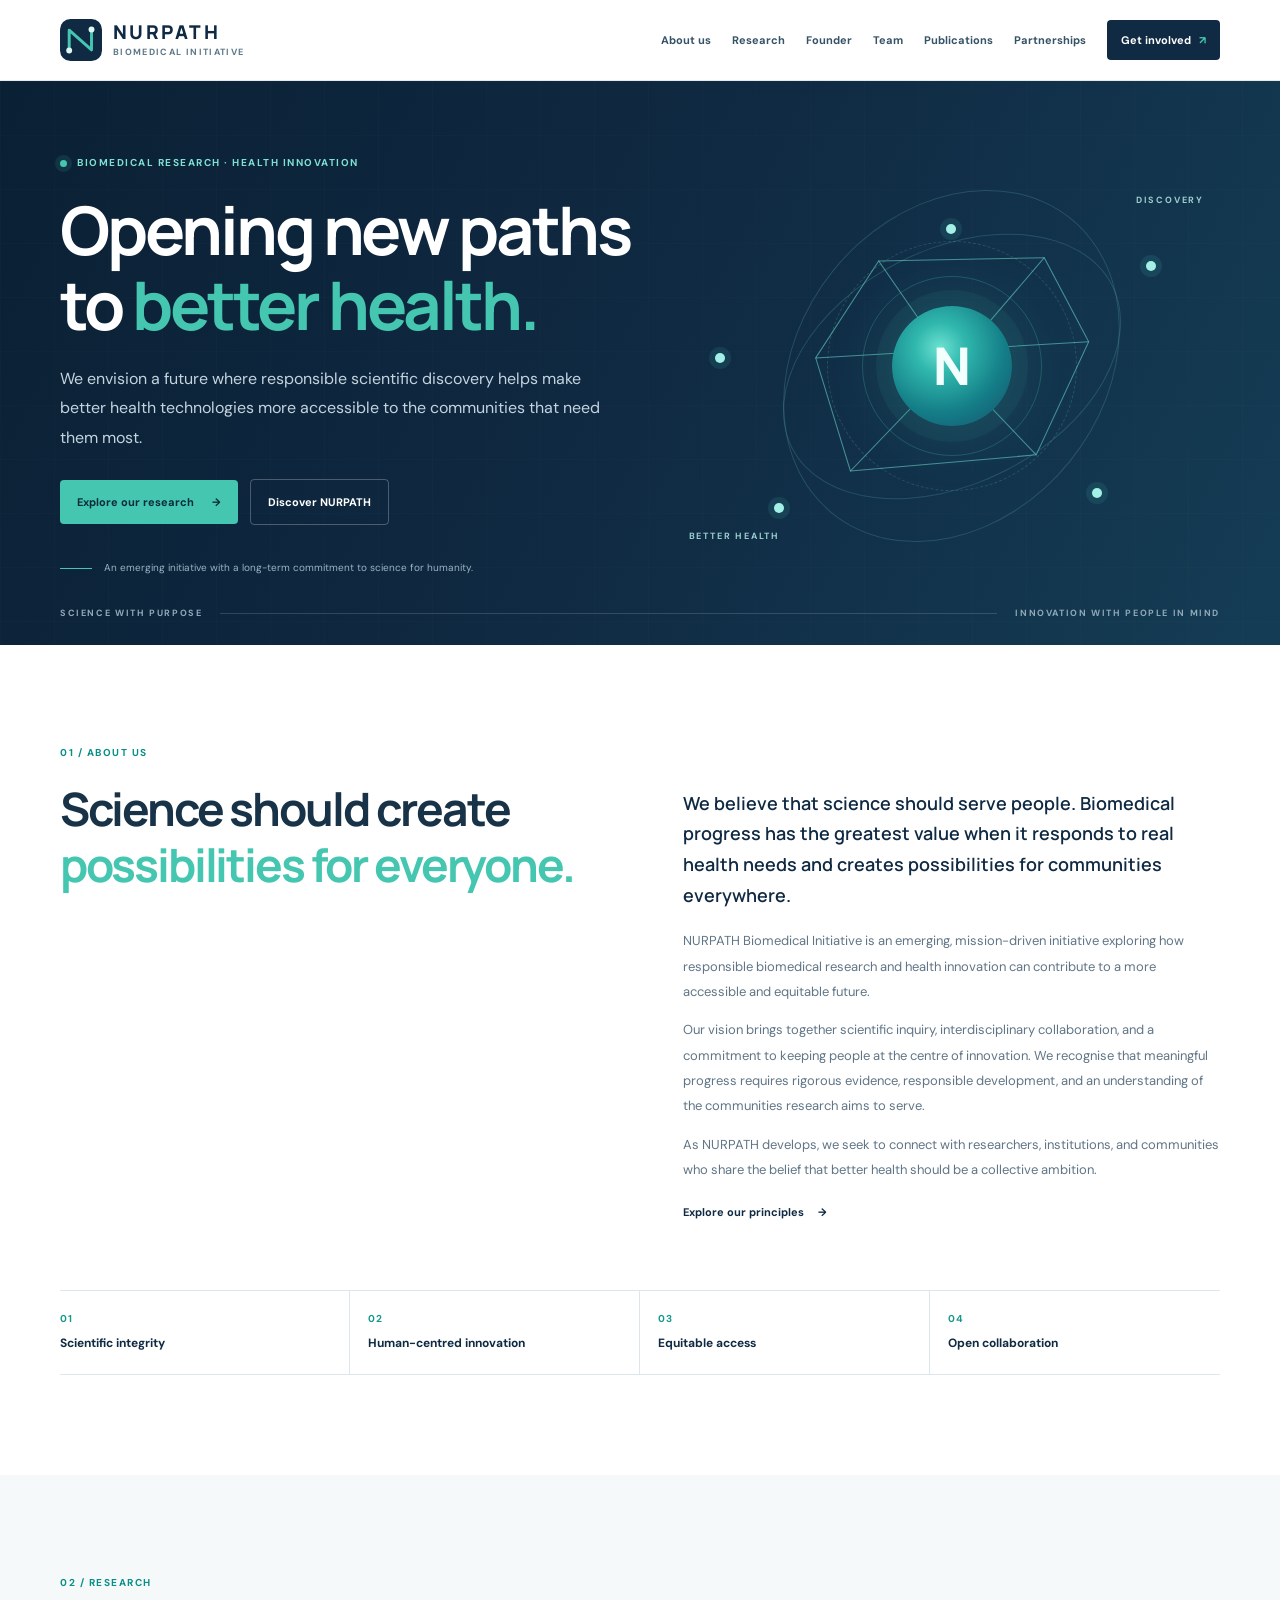
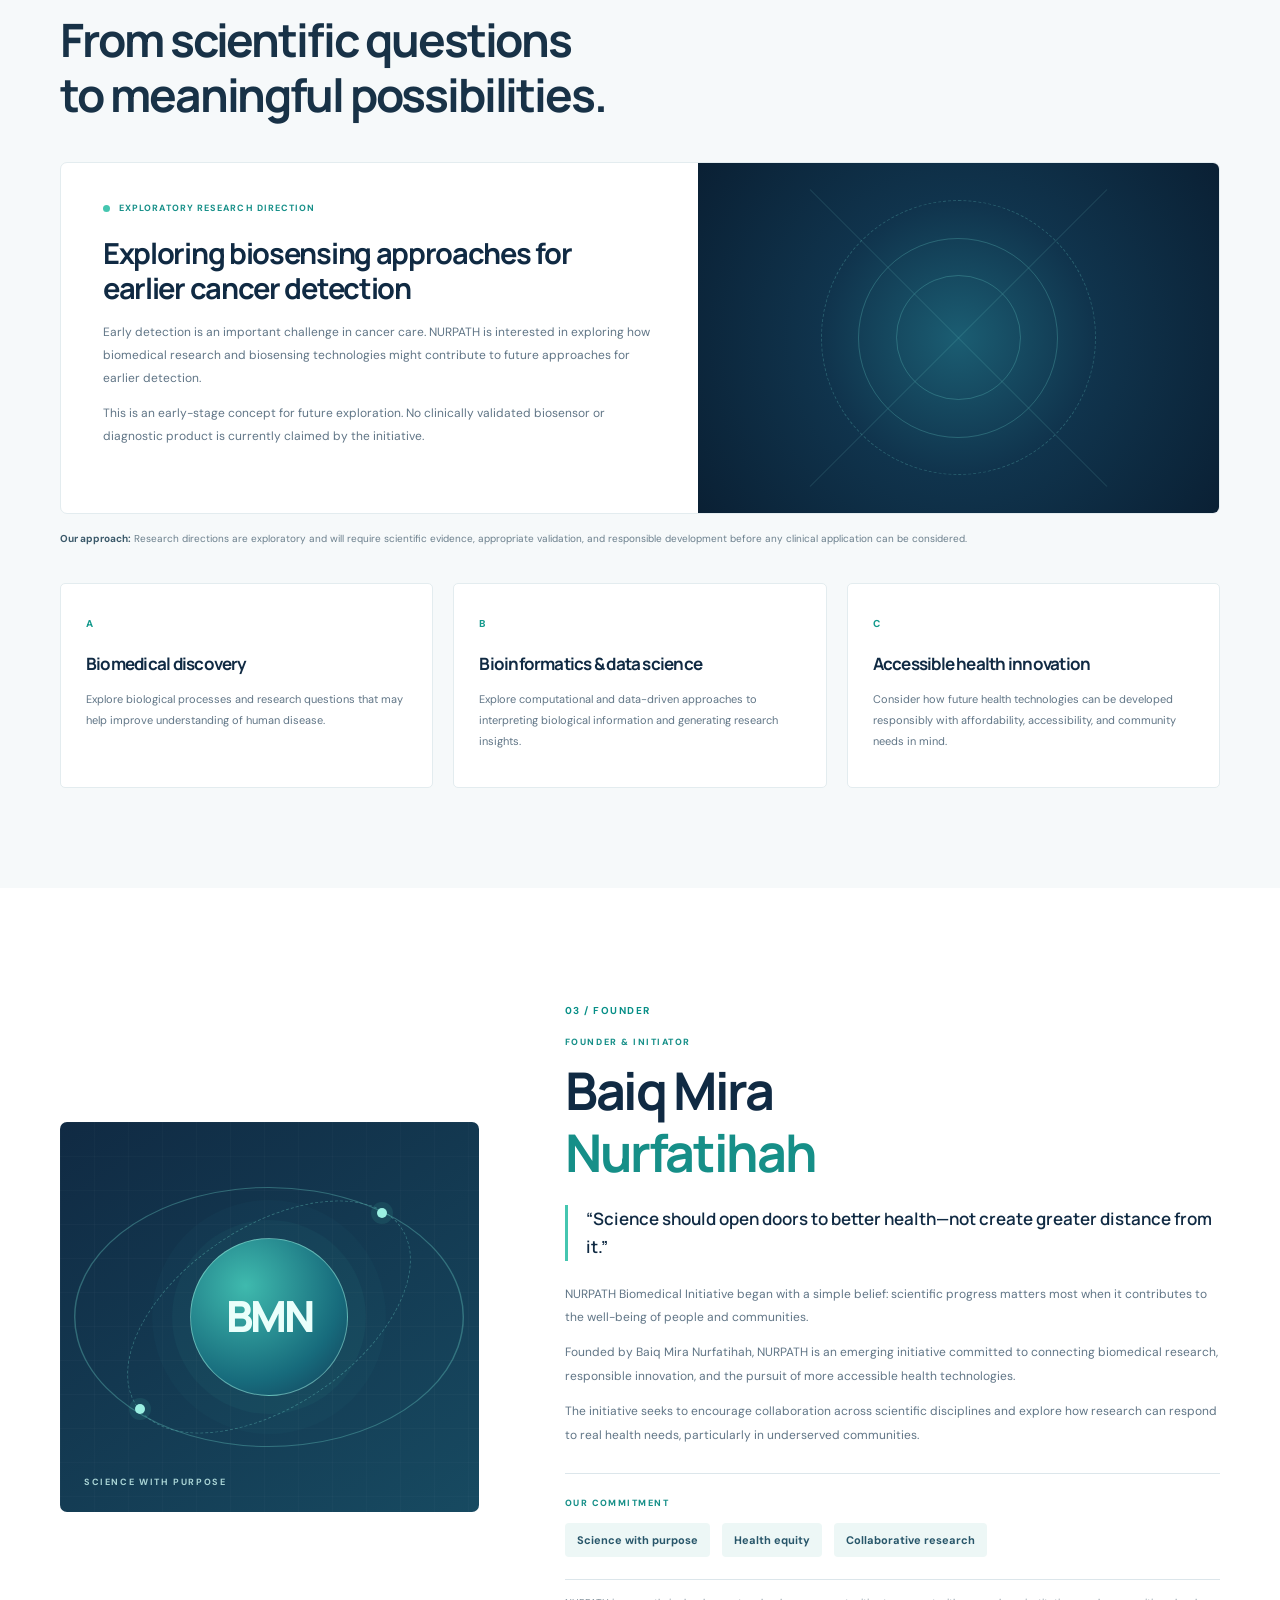
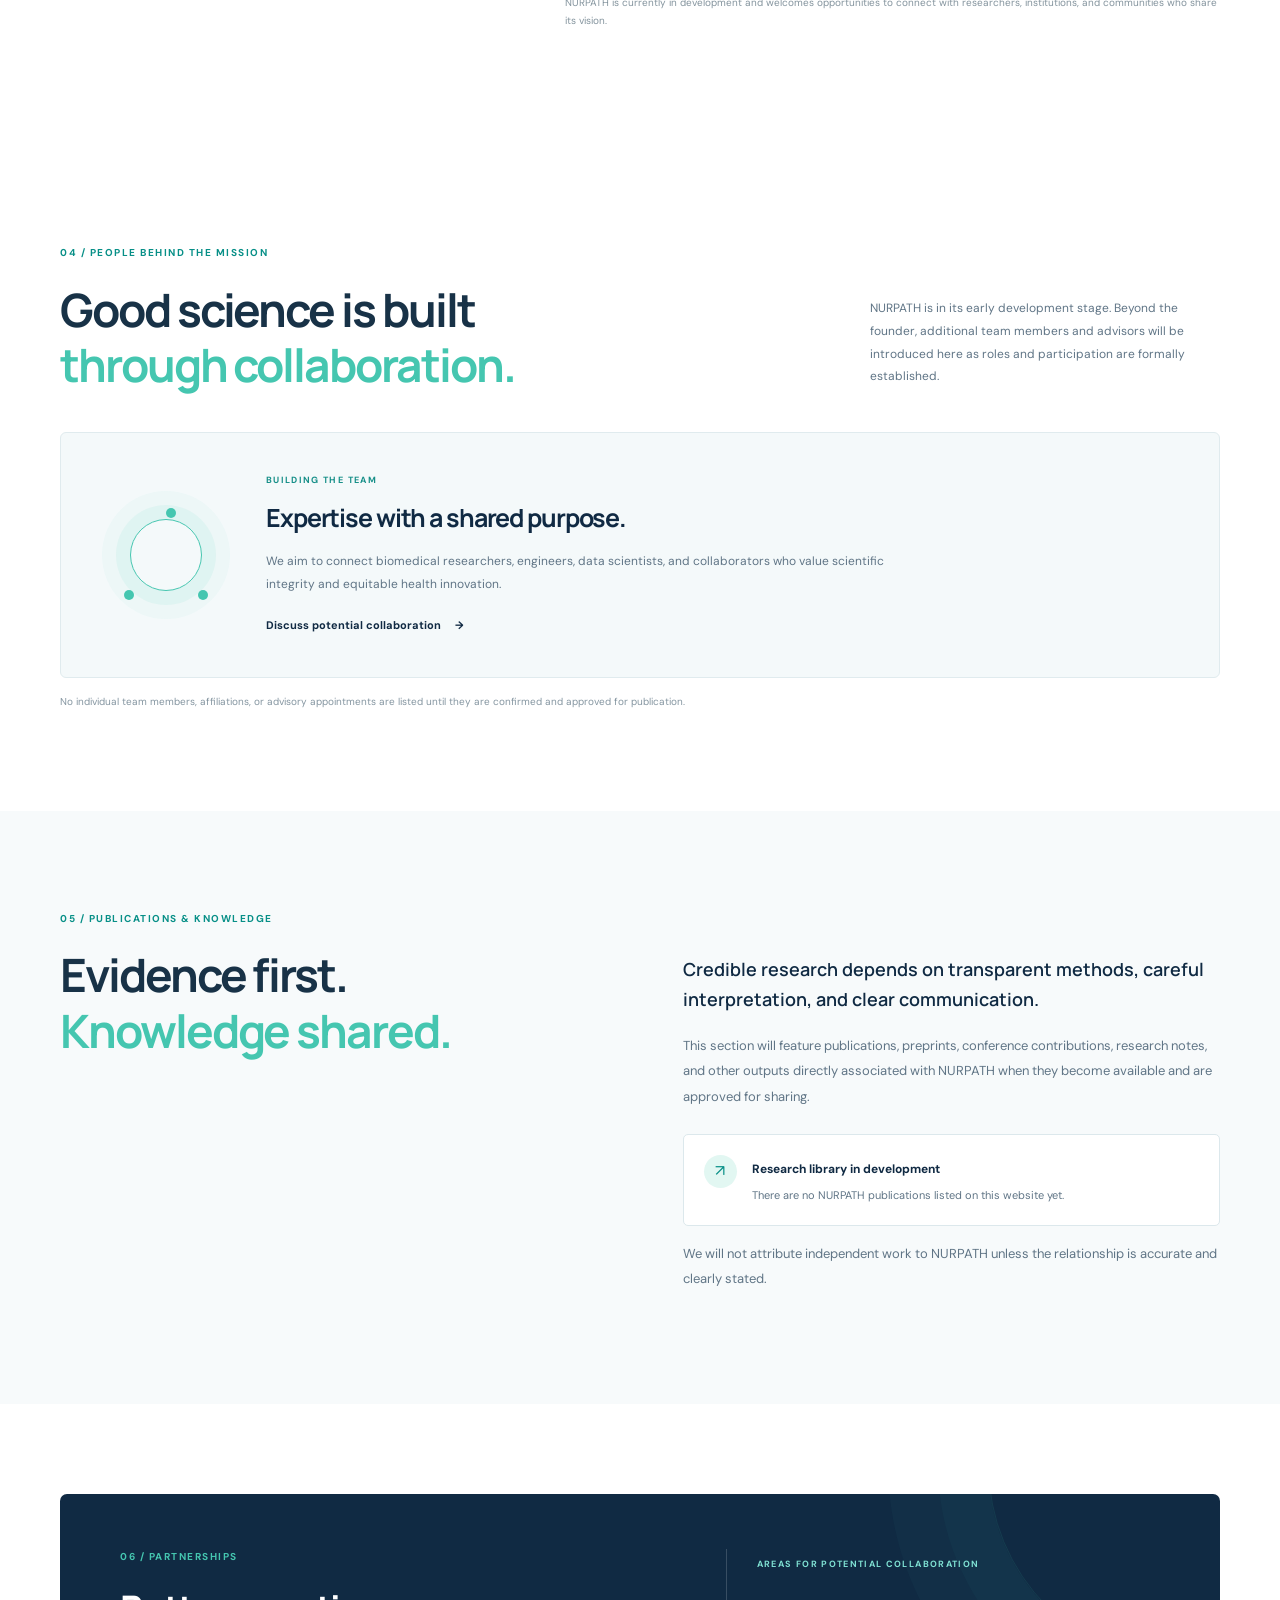
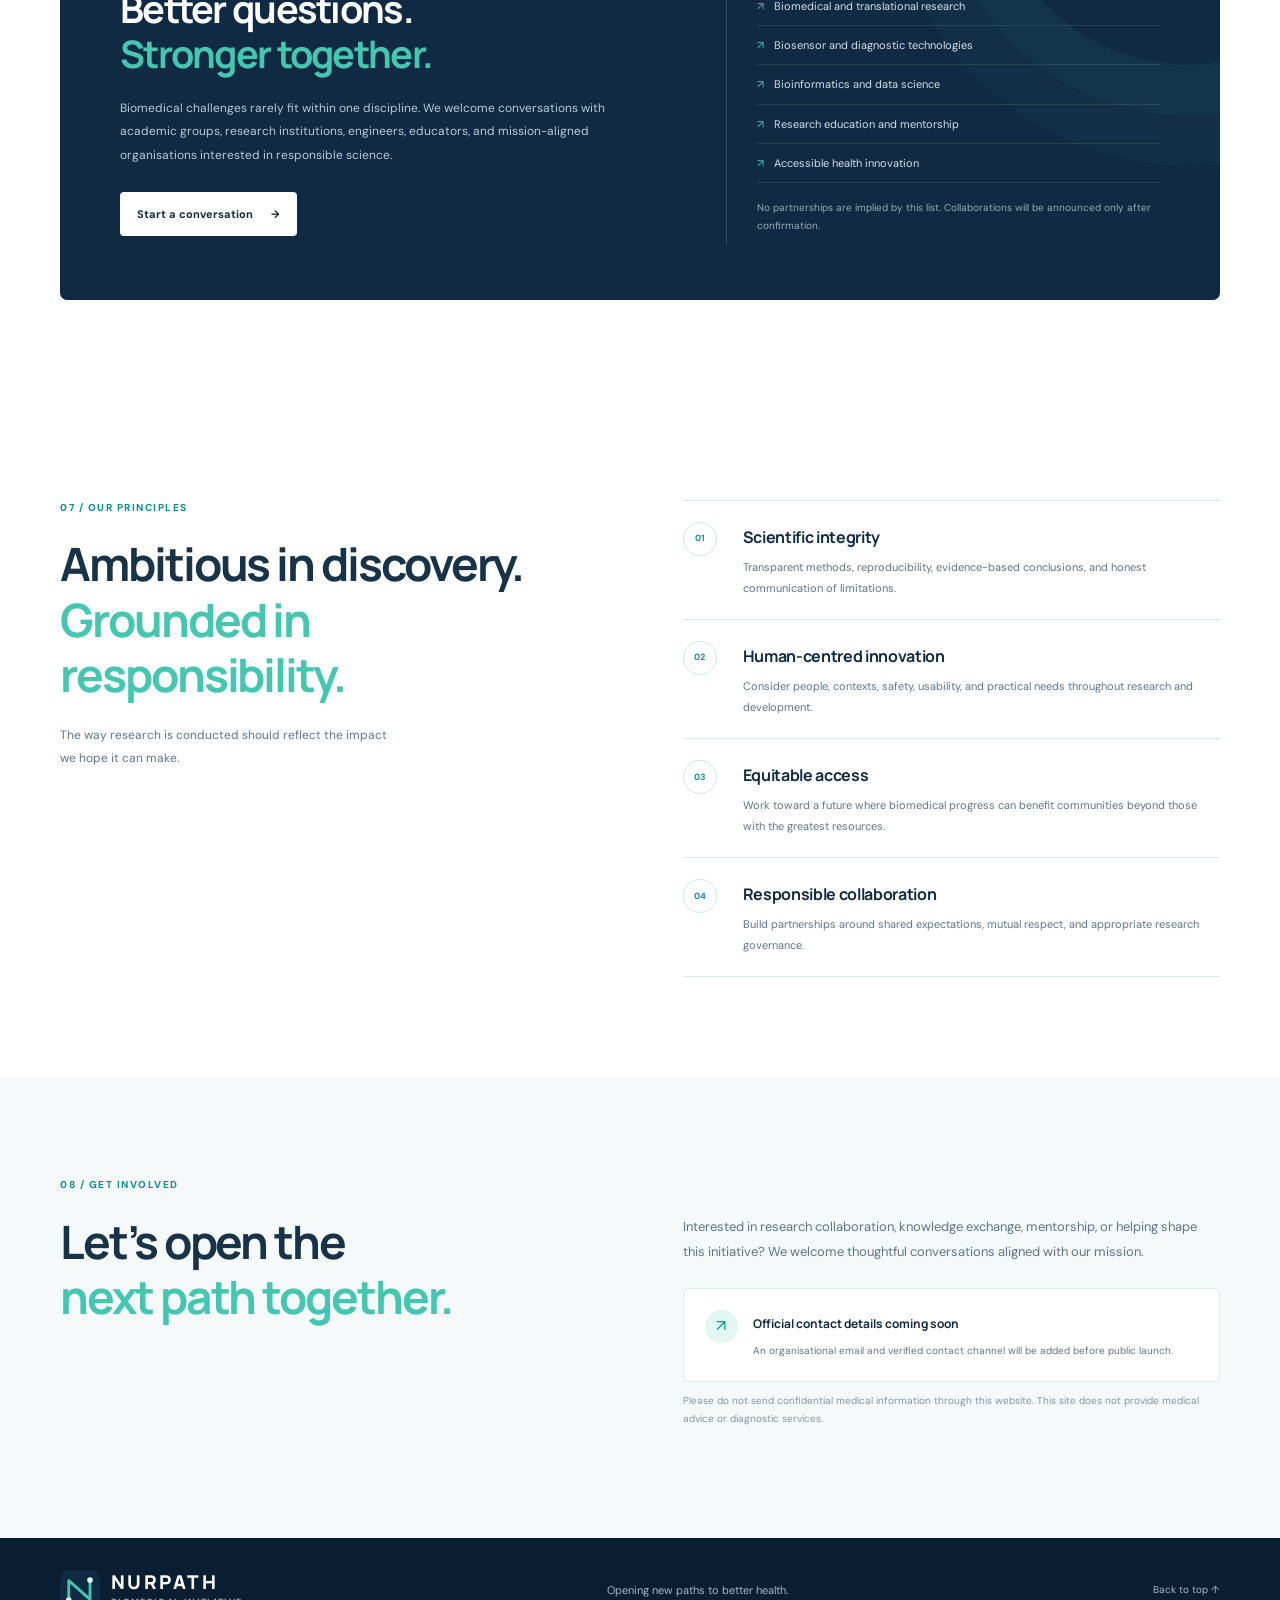
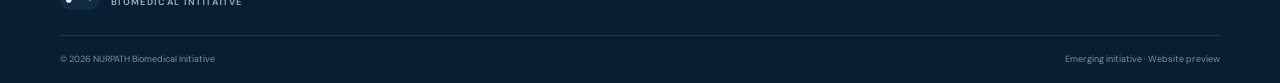
==== commit f42019a6: "Update index.html" ====
--- a/index.html
+++ b/index.html
@@ -62,21 +62,54 @@
     <div class="container values-strip"><div><strong>01</strong><span>Scientific integrity</span></div><div><strong>02</strong><span>Human-centred innovation</span></div><div><strong>03</strong><span>Equitable access</span></div><div><strong>04</strong><span>Open collaboration</span></div></div>
   </section>
 
-  <section class="section-pad research" id="research">
-    <div class="container">
-      <div class="section-heading"><div><p class="eyebrow">02 / Research projects</p><h2>From scientific questions<br>to <span>new possibilities.</span></h2></div><p class="section-intro">Our research direction is being shaped at the intersection of biomedical science, biosensing, data-driven research, and accessible diagnostics.</p></div>
-      <article class="project-feature">
-        <div class="project-copy"><p class="card-kicker"><span class="status-dot"></span> Initial research concept</p><h3>Biosensing for earlier cancer detection</h3><p>We are exploring the potential of biosensor approaches to detect cancer-associated biological signals. The broader research challenge is to understand how promising sensing strategies can be developed, evaluated, and eventually made more accessible.</p><p>This concept may involve questions around biomarker selection, sensing platforms, analytical performance, usability, cost, and the evidence needed for future validation.</p><div class="tag-row"><span>Biosensors</span><span>Biomarkers</span><span>Biomedical engineering</span></div><div class="project-status"><span class="status-pill">Concept development</span><span>No clinical product available</span></div></div>
-        <div class="project-visual" aria-hidden="true"><div class="scan-ring ring-1"></div><div class="scan-ring ring-2"></div><div class="scan-ring ring-3"></div><div class="scan-center"><svg viewBox="0 0 100 100"><path d="M50 14 C30 14 20 30 20 48 C20 68 34 83 50 83 C66 83 80 68 80 48 C80 30 70 14 50 14Z"/><path d="M35 30 C60 36 39 48 64 56 C78 61 63 73 47 75"/><path d="M65 29 C40 36 61 47 36 56 C22 61 37 73 53 75"/></svg></div><span class="scan-label scan-label-a">SIGNAL</span><span class="scan-label scan-label-b">INSIGHT</span></div>
-      </article>
-      <p class="research-disclaimer"><strong>Important:</strong> This is an early-stage research concept, not a clinically validated technology, diagnostic test, or medical service. Any future development would require appropriate research, independent validation, and relevant regulatory review.</p>
-      <div class="three-cards">
-        <article class="info-card"><span class="card-letter">A</span><h4>Biomedical discovery</h4><p>Investigate biological questions and research opportunities through rigorous, evidence-led methods.</p><span class="card-status">Research direction</span></article>
-        <article class="info-card"><span class="card-letter">B</span><h4>Bioinformatics & data science</h4><p>Use computational and analytical approaches to support interpretation of biomedical data where appropriate.</p><span class="card-status">Research direction</span></article>
-        <article class="info-card"><span class="card-letter">C</span><h4>Accessible health innovation</h4><p>Keep affordability, usability, and underserved communities in view as technologies are explored.</p><span class="card-status">Long-term aim</span></article>
+  
+<section class="section-pad research" id="research">
+  <div class="container">
+    <div class="section-heading">
+      <div>
+        <p class="eyebrow">02 / Research</p>
+        <h2>From scientific questions<br>to meaningful possibilities.</h2>
       </div>
     </div>
-  </section>
+
+    <article class="project-feature">
+      <div class="project-copy">
+        <p class="card-kicker"><span class="status-dot"></span> Exploratory research direction</p>
+        <h3>Exploring biosensing approaches for earlier cancer detection</h3>
+        <p>Early detection is an important challenge in cancer care. NURPATH is interested in exploring how biomedical research and biosensing technologies might contribute to future approaches for earlier detection.</p>
+        <p>This is an early-stage concept for future exploration. No clinically validated biosensor or diagnostic product is currently claimed by the initiative.</p>
+      </div>
+      <div class="project-visual" aria-hidden="true">
+        <div class="scan-ring ring-1"></div>
+        <div class="scan-ring ring-2"></div>
+        <div class="scan-ring ring-3"></div>
+      </div>
+    </article>
+
+    <p class="research-disclaimer"><strong>Our approach:</strong> Research directions are exploratory and will require scientific evidence, appropriate validation, and responsible development before any clinical application can be considered.</p>
+
+    <div class="three-cards">
+      <article class="info-card">
+        <span class="card-letter">A</span>
+        <h4>Biomedical discovery</h4>
+        <p>Explore biological processes and research questions that may help improve understanding of human disease.</p>
+      </article>
+
+      <article class="info-card">
+        <span class="card-letter">B</span>
+        <h4>Bioinformatics &amp; data science</h4>
+        <p>Explore computational and data-driven approaches to interpreting biological information and generating research insights.</p>
+      </article>
+
+      <article class="info-card">
+        <span class="card-letter">C</span>
+        <h4>Accessible health innovation</h4>
+        <p>Consider how future health technologies can be developed responsibly with affordability, accessibility, and community needs in mind.</p>
+      </article>
+    </div>
+  </div>
+</section>
+
 
 
   <section class="section-pad founder" id="founder">
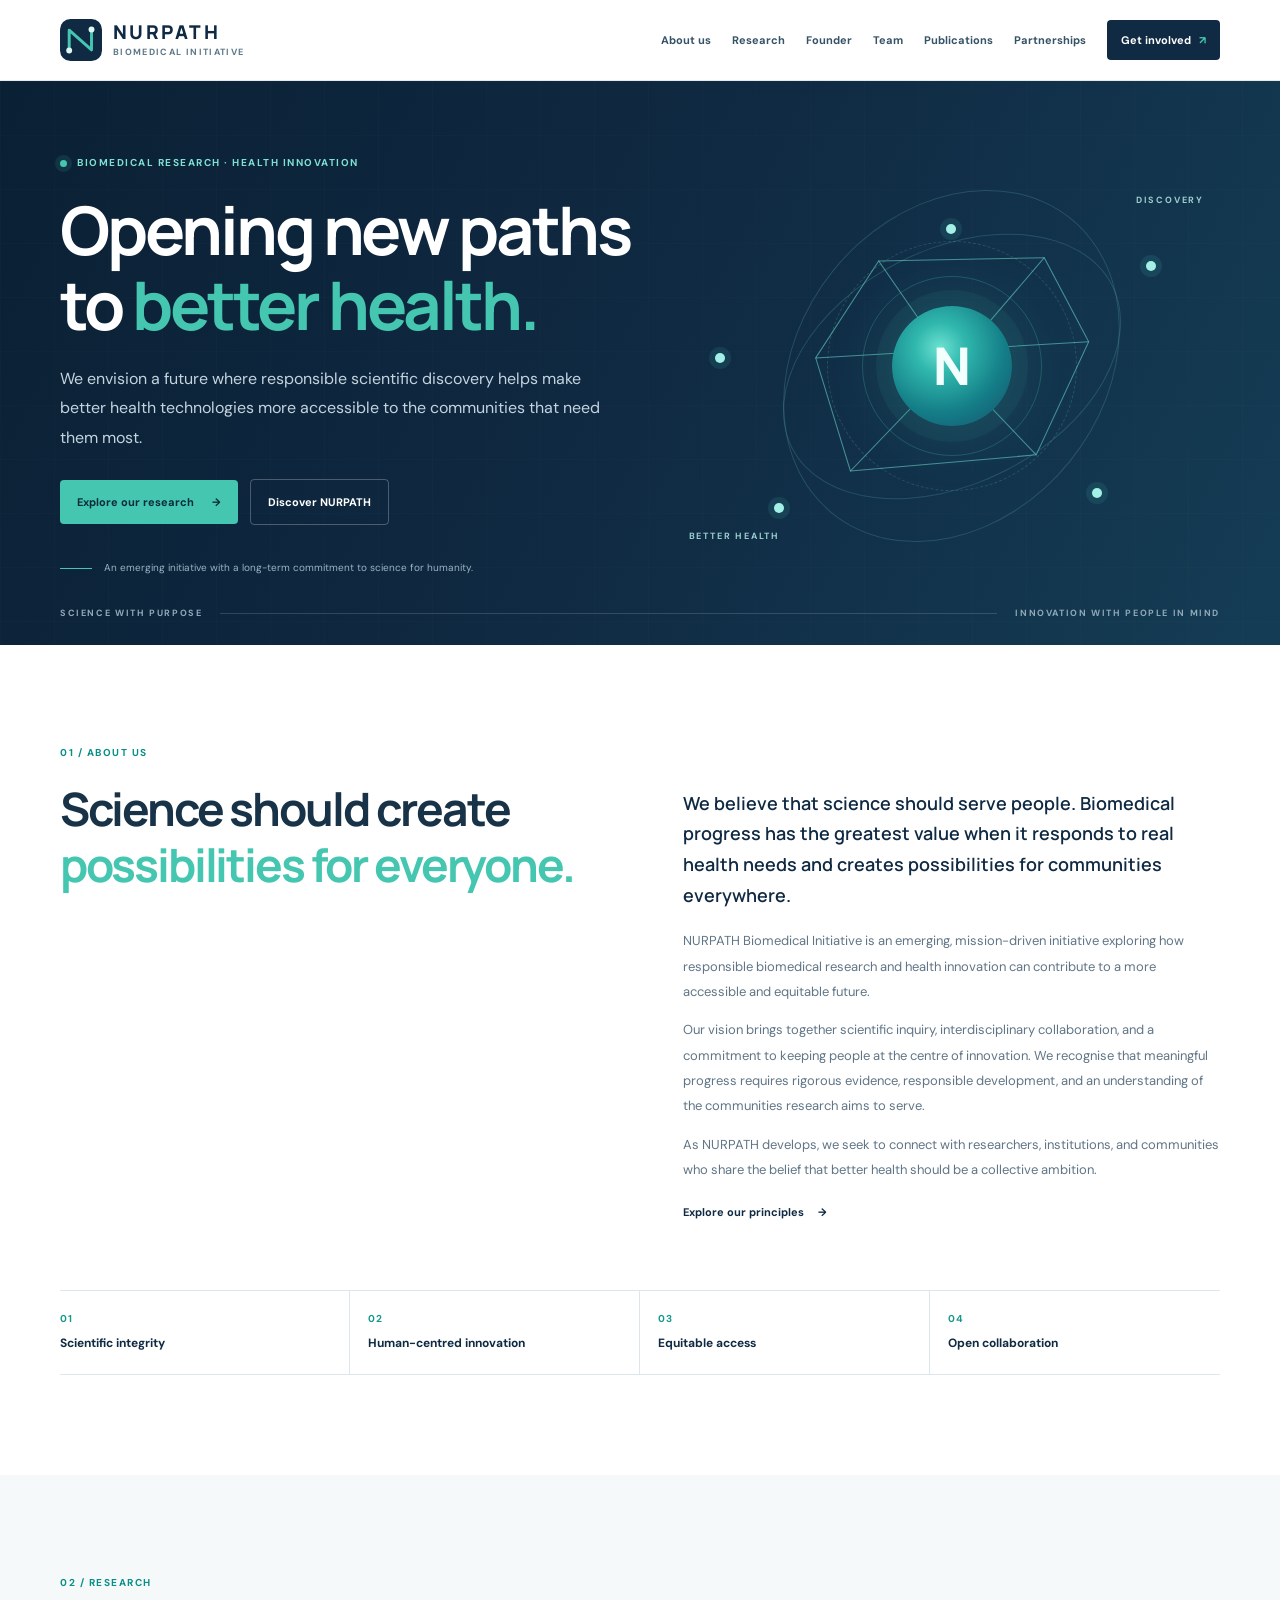
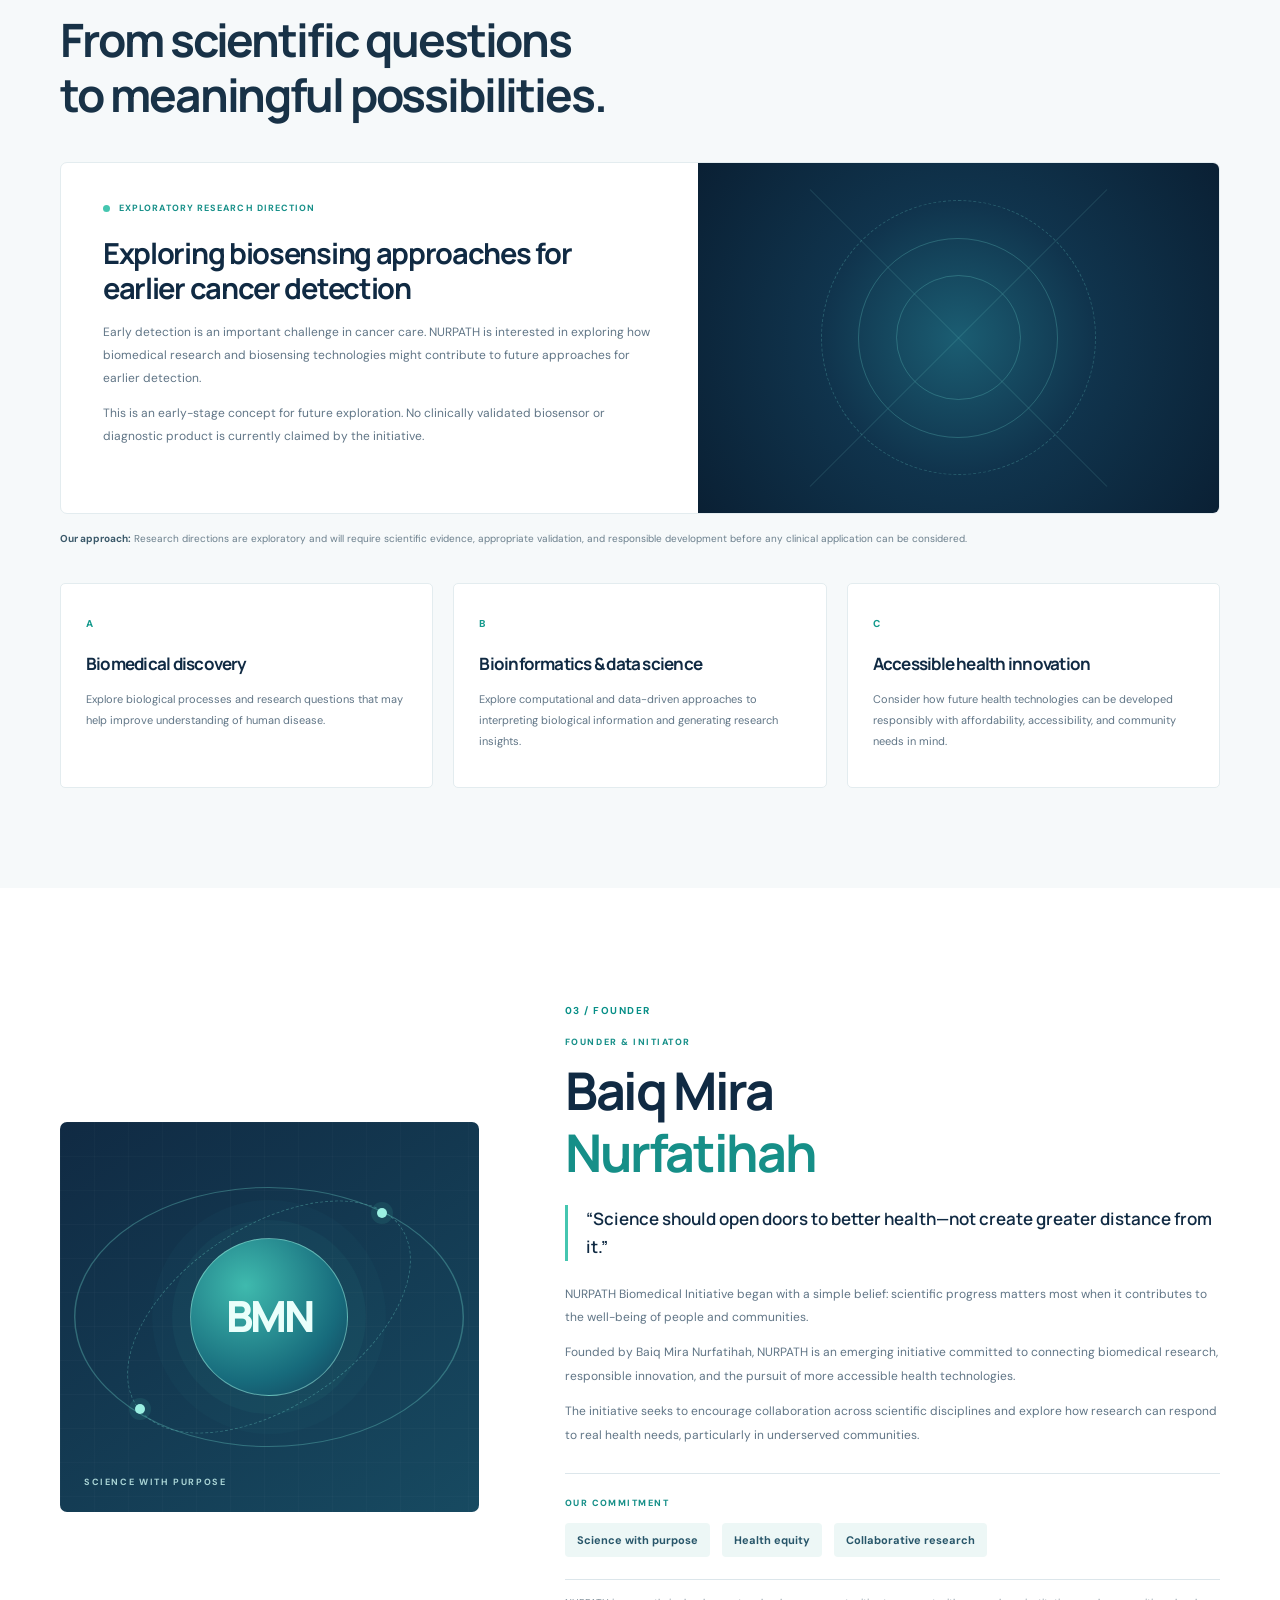
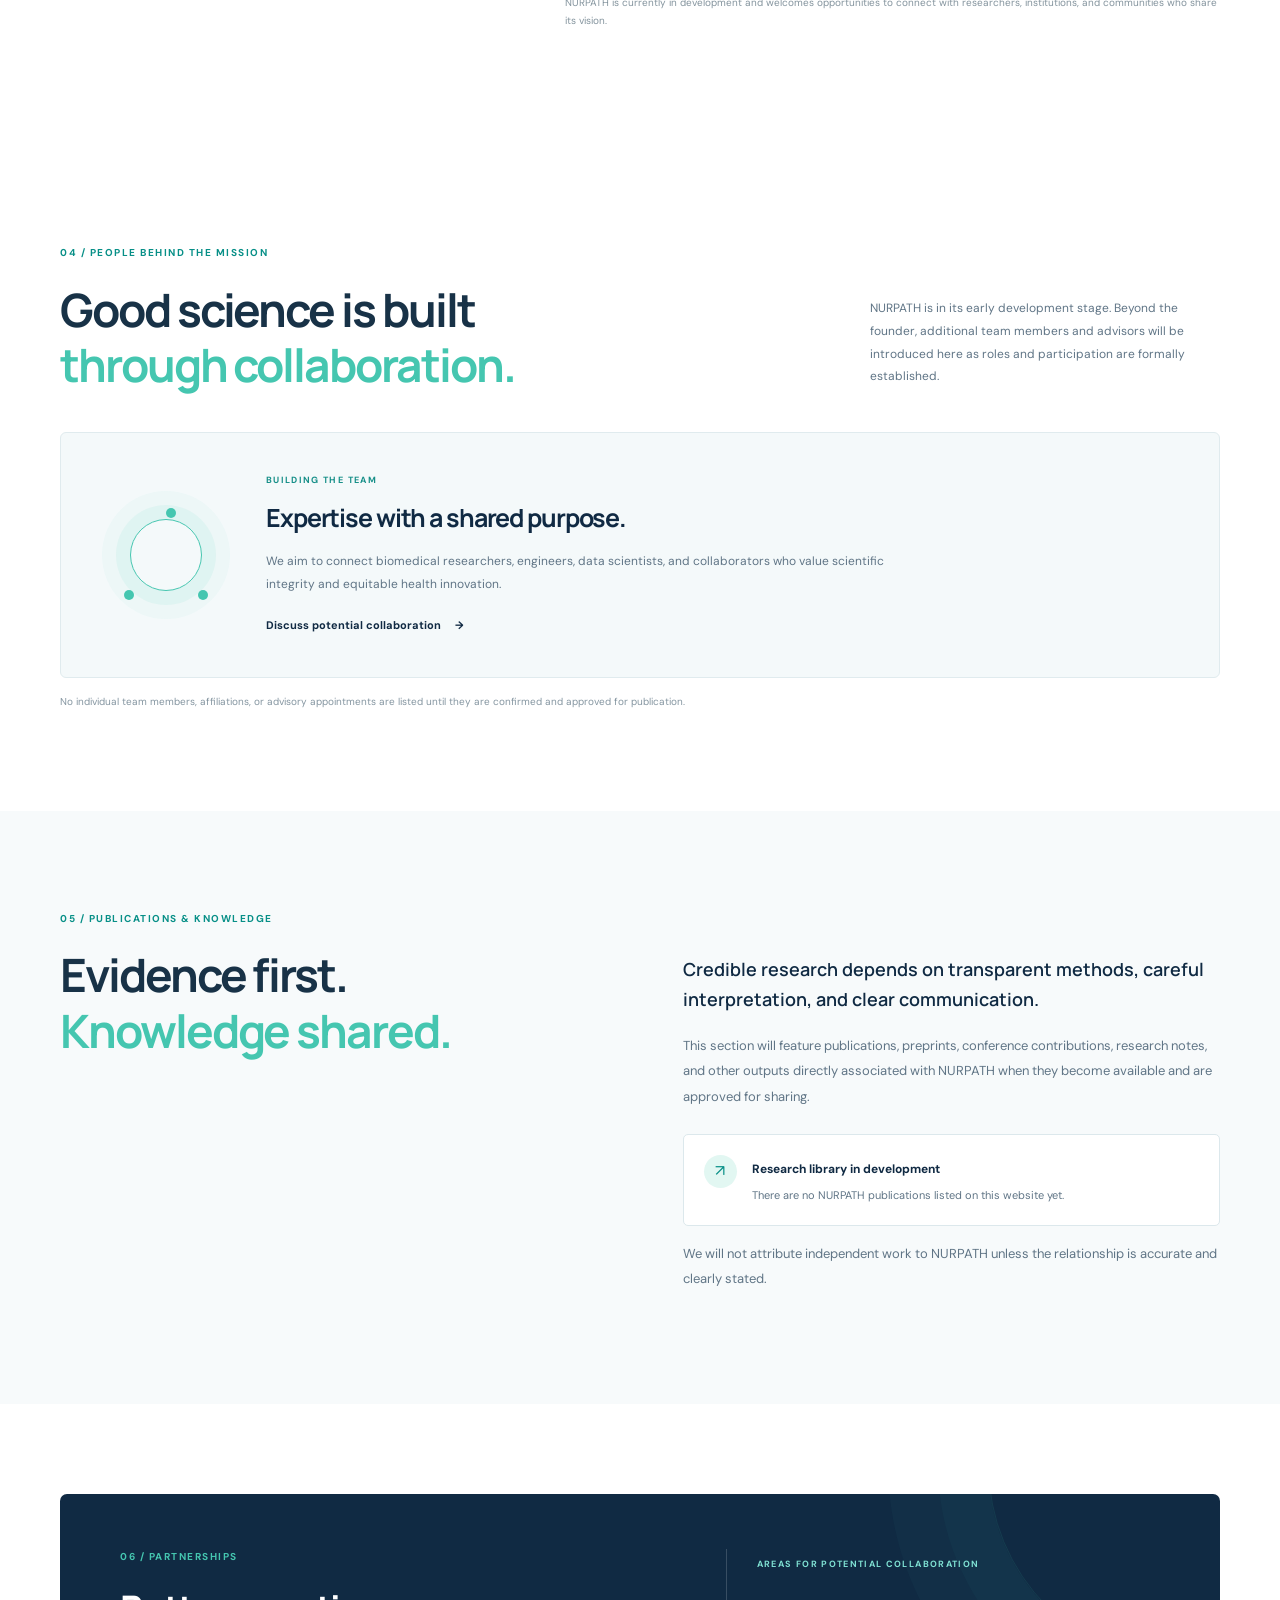
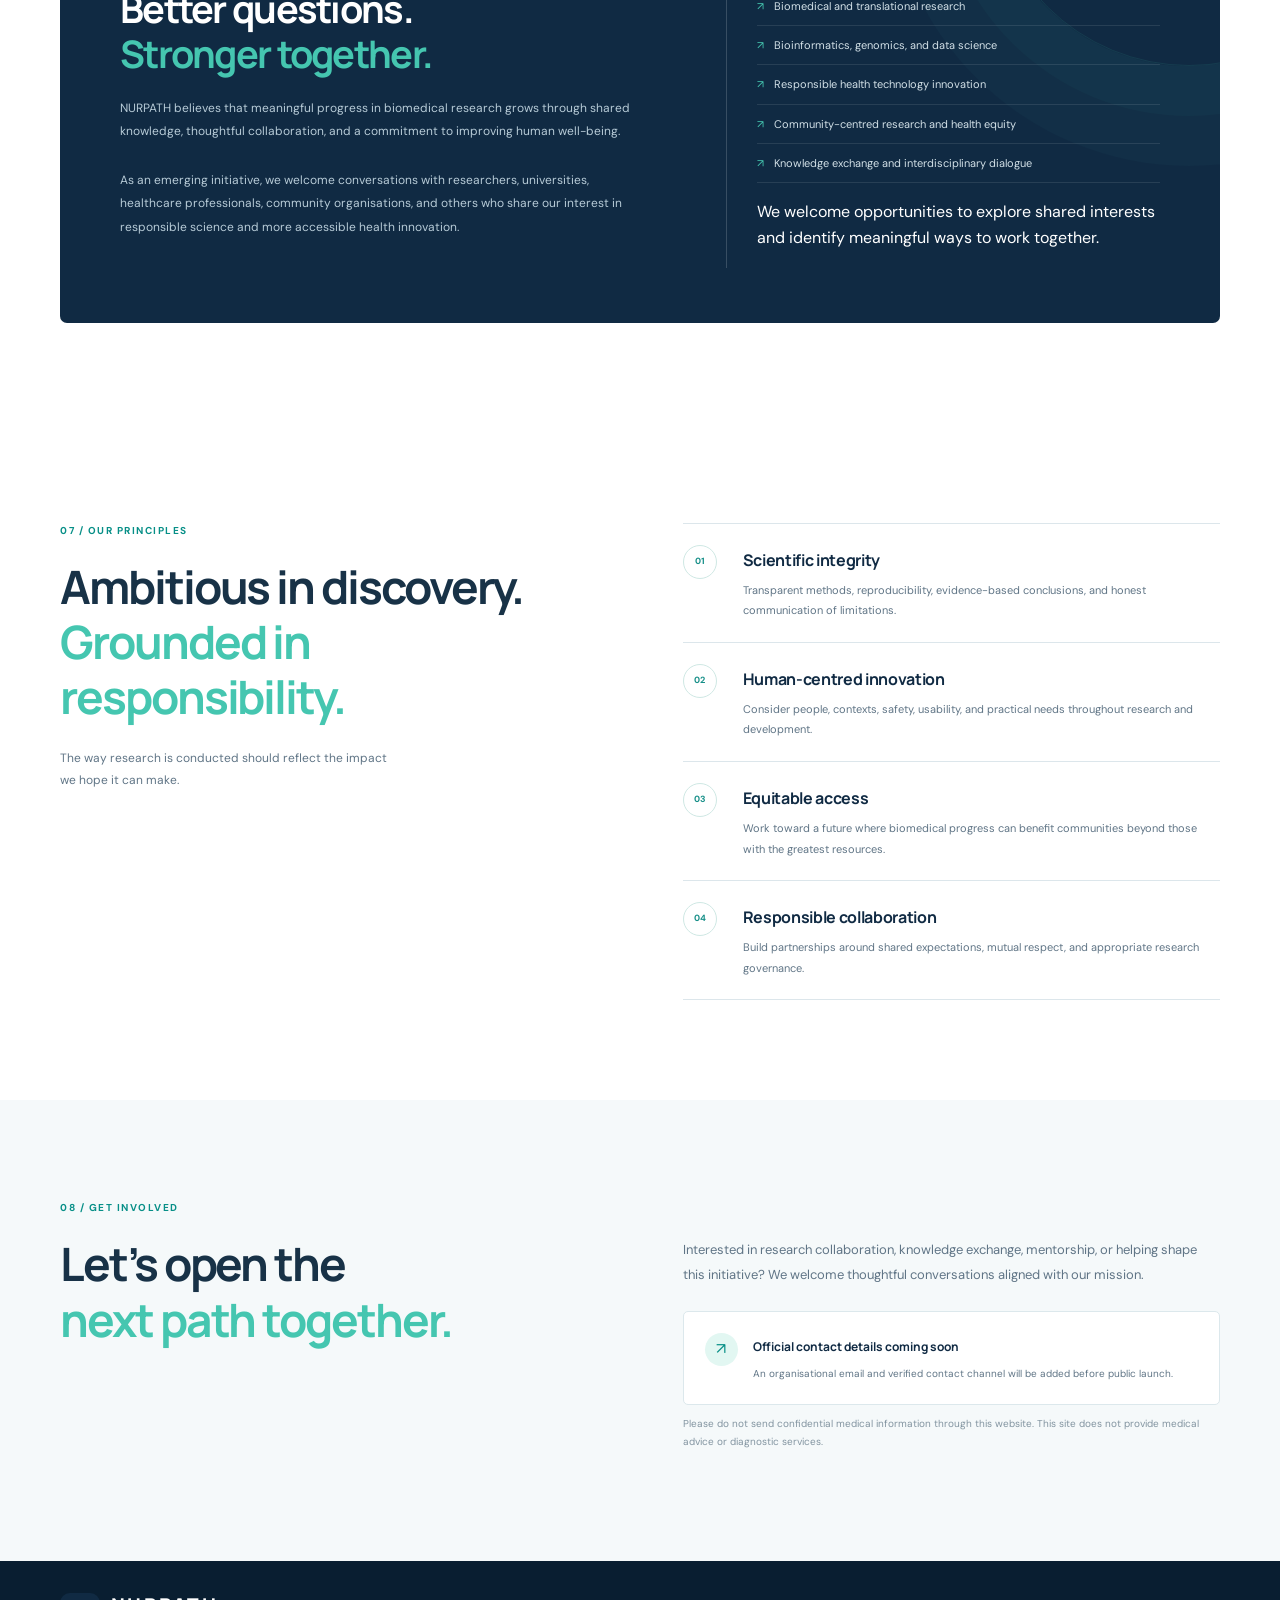
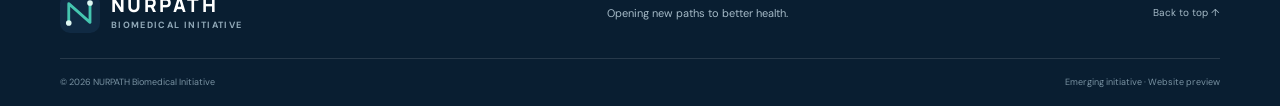
==== commit 26e59d69: "Update index.html" ====
--- a/index.html
+++ b/index.html
@@ -151,12 +151,30 @@
     </div>
   </section>
 
-  <section class="section-pad partnerships" id="partnerships">
-    <div class="container partnership-panel">
-      <div><p class="eyebrow">06 / Partnerships</p><h2>Better questions.<br><span>Stronger together.</span></h2><p>Biomedical challenges rarely fit within one discipline. We welcome conversations with academic groups, research institutions, engineers, educators, and mission-aligned organisations interested in responsible science.</p><a class="button button-light" href="#contact">Start a conversation <span aria-hidden="true">→</span></a></div>
-      <div class="partner-list"><p>AREAS FOR POTENTIAL COLLABORATION</p><ul><li>Biomedical and translational research</li><li>Biosensor and diagnostic technologies</li><li>Bioinformatics and data science</li><li>Research education and mentorship</li><li>Accessible health innovation</li></ul><p class="small-note light-note">No partnerships are implied by this list. Collaborations will be announced only after confirmation.</p></div>
+
+<section class="section-pad partnerships" id="partnerships">
+  <div class="container partnership-panel">
+    <div>
+      <p class="eyebrow">06 / Partnerships</p>
+      <h2>Better questions.<br><span>Stronger together.</span></h2>
+      <p>NURPATH believes that meaningful progress in biomedical research grows through shared knowledge, thoughtful collaboration, and a commitment to improving human well-being.</p>
+      <p>As an emerging initiative, we welcome conversations with researchers, universities, healthcare professionals, community organisations, and others who share our interest in responsible science and more accessible health innovation.</p>
     </div>
-  </section>
+
+    <div class="partner-list">
+      <p>AREAS FOR POTENTIAL COLLABORATION</p>
+      <ul>
+        <li>Biomedical and translational research</li>
+        <li>Bioinformatics, genomics, and data science</li>
+        <li>Responsible health technology innovation</li>
+        <li>Community-centred research and health equity</li>
+        <li>Knowledge exchange and interdisciplinary dialogue</li>
+      </ul>
+      <p>We welcome opportunities to explore shared interests and identify meaningful ways to work together.</p>
+    </div>
+  </div>
+</section>
+
 
   <section class="section-pad approach" id="approach">
     <div class="container split-grid">
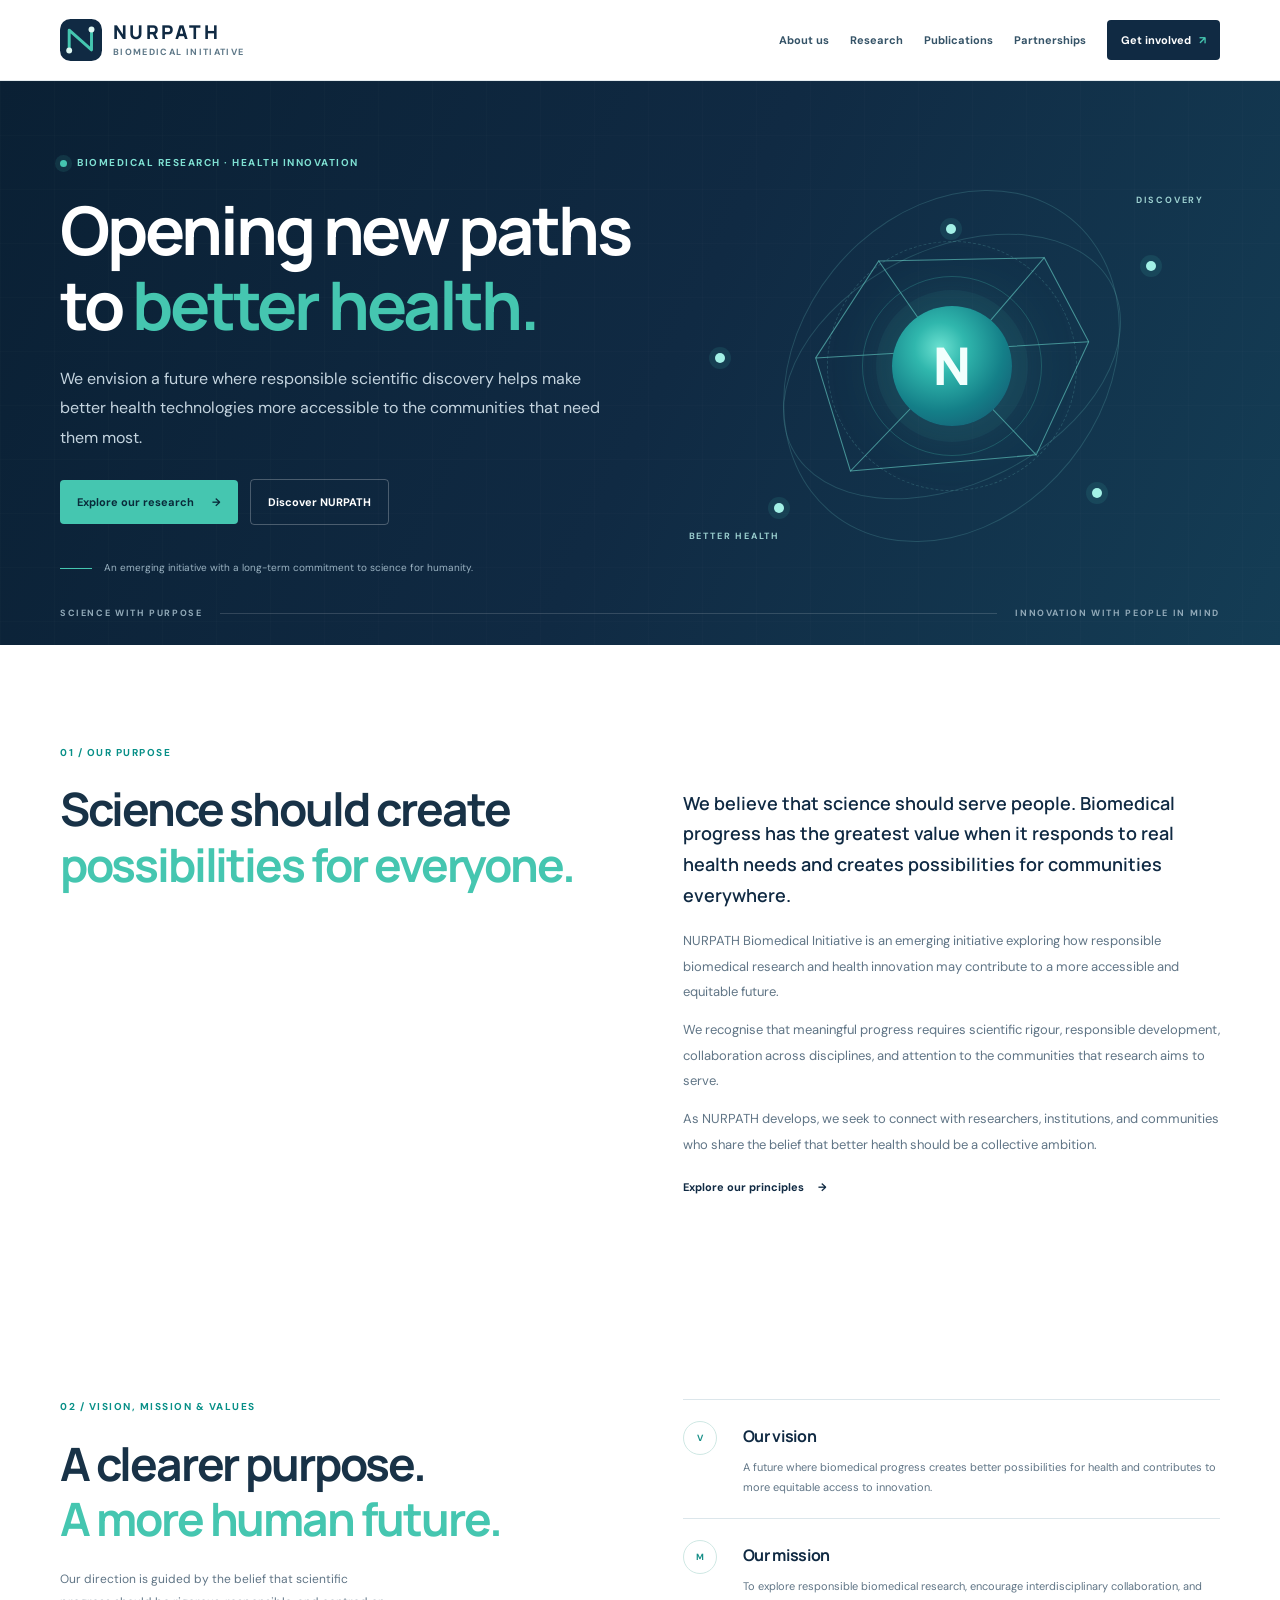
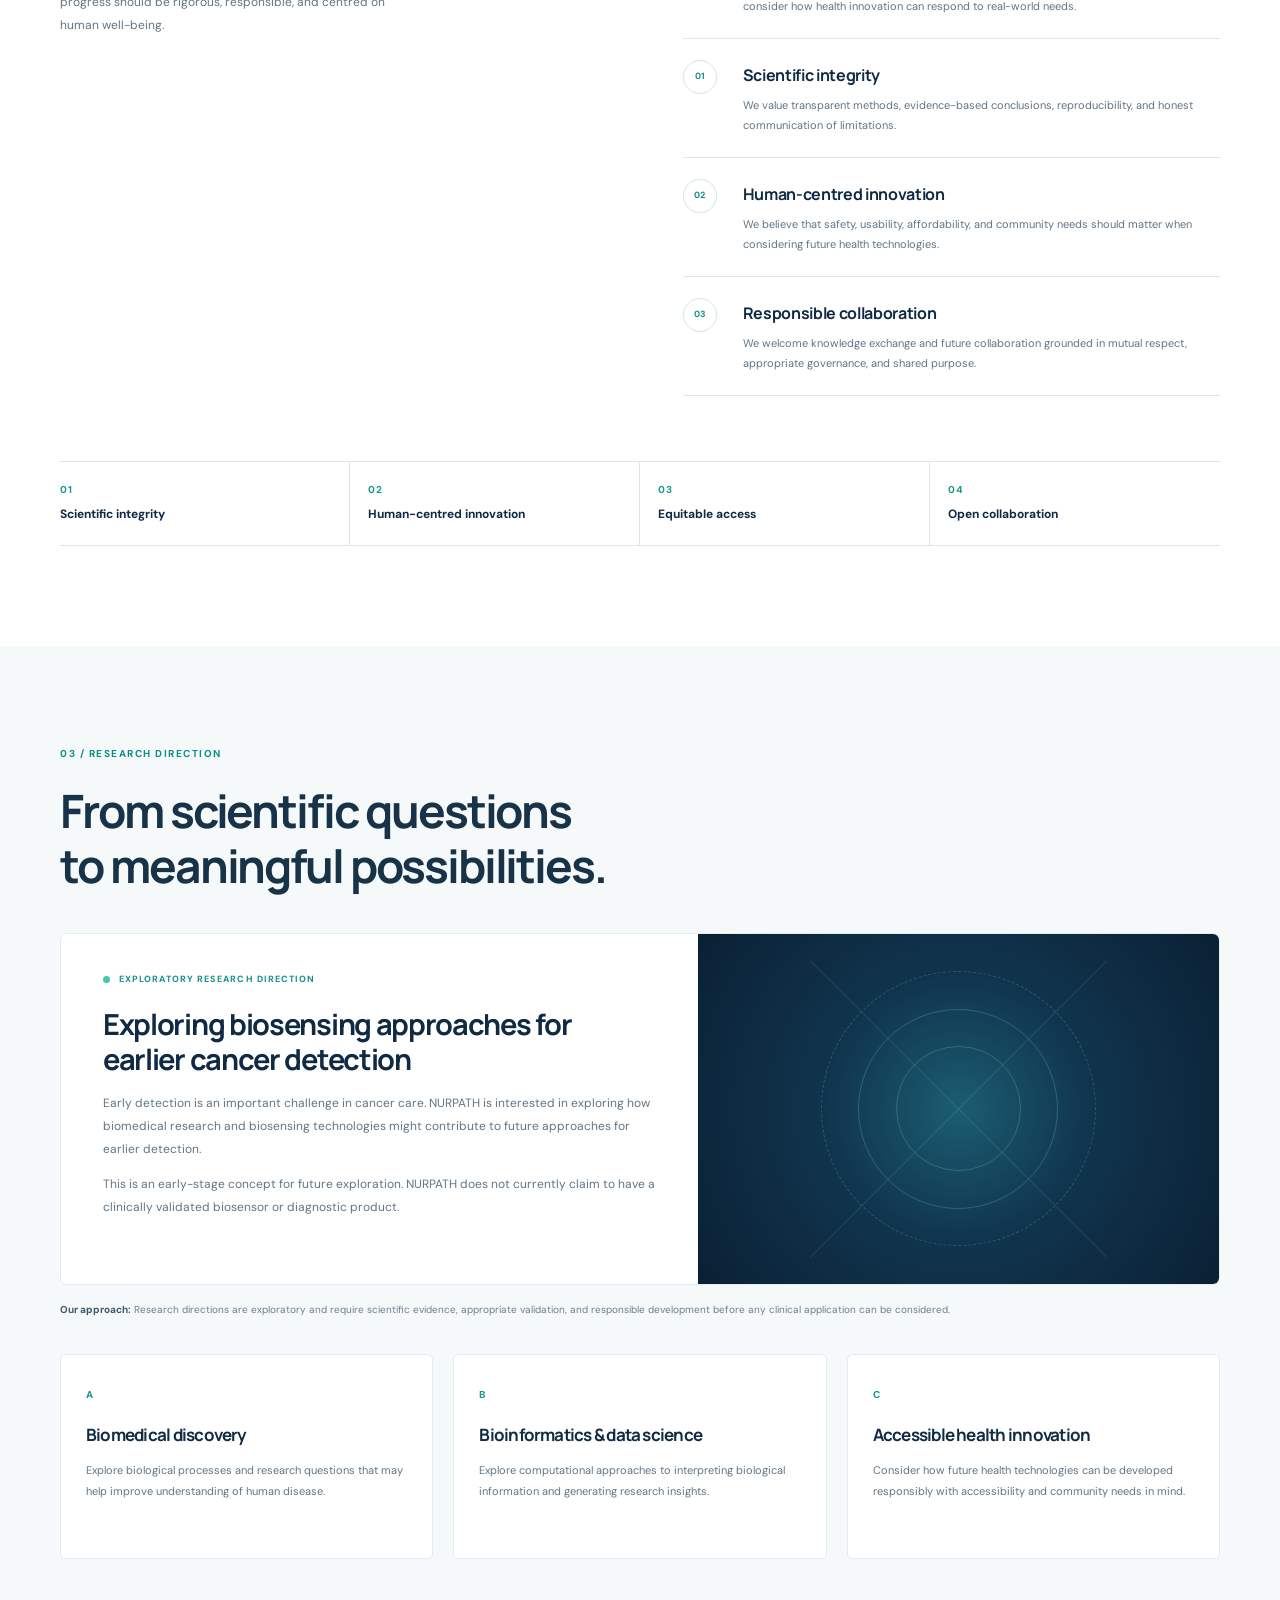
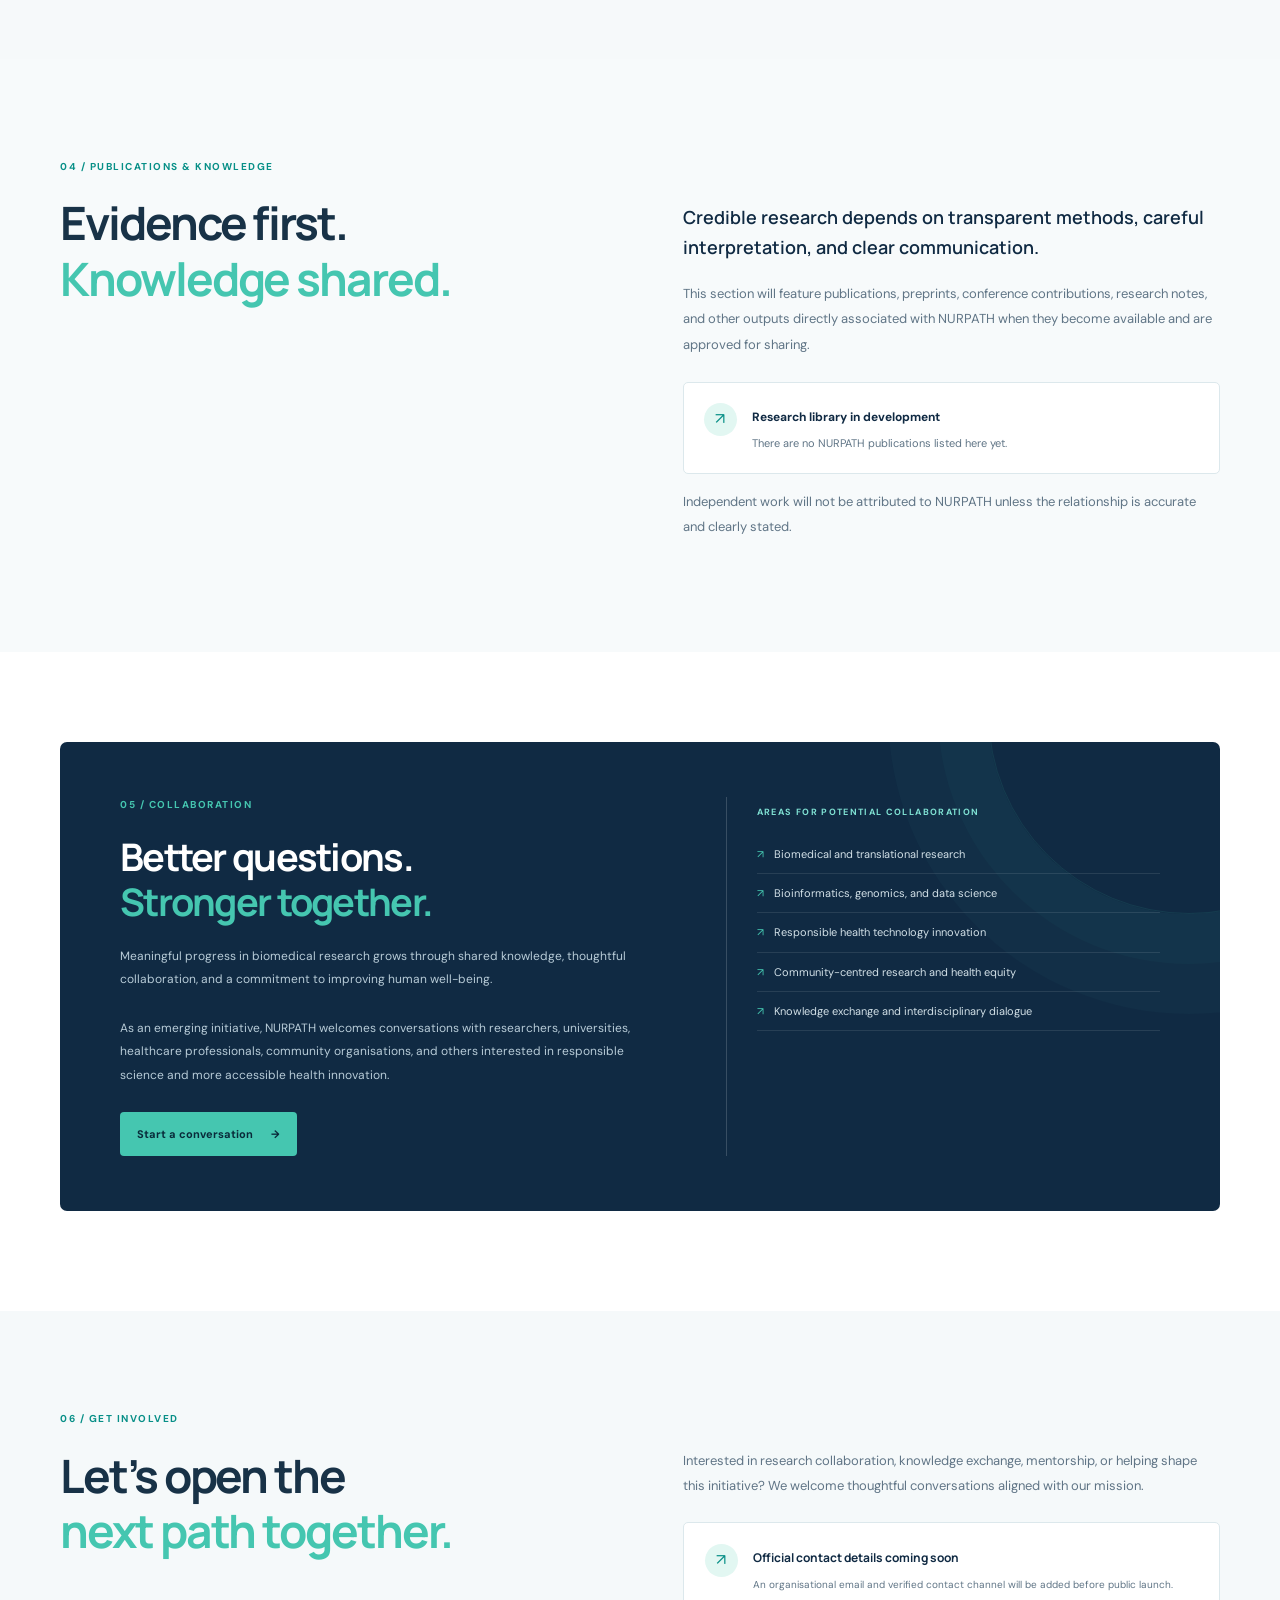
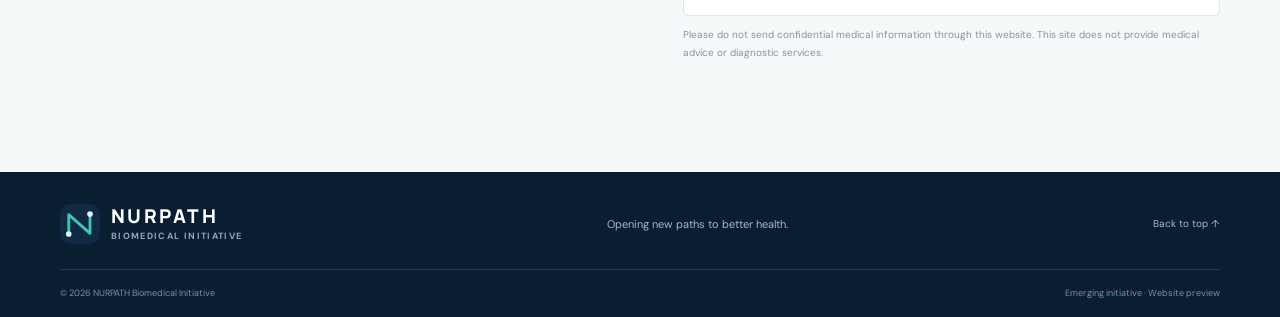
==== commit f1681832: "Update index.html" ====
--- a/index.html
+++ b/index.html
@@ -4,7 +4,7 @@
   <meta charset="utf-8">
   <meta name="viewport" content="width=device-width, initial-scale=1">
   <meta name="theme-color" content="#102a43">
-  <meta name="description" content="NURPATH Biomedical Initiative advances responsible biomedical research and works toward more accessible health technologies.">
+  <meta name="description" content="NURPATH Biomedical Initiative explores responsible biomedical research, inclusive health innovation, and pathways toward better health.">
   <title>NURPATH Biomedical Initiative | Opening New Paths to Better Health</title>
   <link rel="icon" type="image/svg+xml" href="assets/nurpath-mark.svg">
   <link rel="preconnect" href="https://fonts.googleapis.com">
@@ -14,185 +14,420 @@
 </head>
 <body>
 <a class="skip-link" href="#main">Skip to content</a>
+
 <header class="site-header">
   <div class="container nav-wrap">
     <a class="brand" href="#home" aria-label="NURPATH home">
       <img src="assets/nurpath-mark.svg" alt="" width="42" height="42">
-      <span class="brand-copy"><strong>NURPATH</strong><small>BIOMEDICAL INITIATIVE</small></span>
+      <span class="brand-copy">
+        <strong>NURPATH</strong>
+        <small>BIOMEDICAL INITIATIVE</small>
+      </span>
     </a>
-    <button class="menu-toggle" aria-label="Open navigation menu" aria-expanded="false" aria-controls="primary-nav"><span></span><span></span><span></span></button>
+
+    <button class="menu-toggle" aria-label="Open navigation menu"
+      aria-expanded="false" aria-controls="primary-nav">
+      <span></span><span></span><span></span>
+    </button>
+
     <nav id="primary-nav" class="primary-nav" aria-label="Main navigation">
-      <a href="#about">About us</a><a href="#research">Research</a><a href="#founder">Founder</a><a href="#team">Team</a><a href="#publications">Publications</a><a href="#partnerships">Partnerships</a><a class="nav-cta" href="#contact">Get involved <span aria-hidden="true">↗</span></a>
+      <a href="about.html">About us</a>
+      <a href="#research">Research</a>
+      <a href="#publications">Publications</a>
+      <a href="#partnerships">Partnerships</a>
+      <a class="nav-cta" href="#contact">Get involved <span aria-hidden="true">↗</span></a>
     </nav>
   </div>
 </header>
+
 <main id="main">
+
+  <!-- HERO -->
   <section class="hero" id="home">
     <div class="hero-grid" aria-hidden="true"></div>
+
     <div class="container hero-layout">
       <div class="hero-copy">
-        <p class="eyebrow"><span class="eyebrow-dot"></span> Biomedical research · Health innovation</p>
+        <p class="eyebrow">
+          <span class="eyebrow-dot"></span>
+          Biomedical research · Health innovation
+        </p>
+
         <h1>Opening new paths<br>to <span>better health.</span></h1>
-        <p class="hero-lede">We envision a future where responsible scientific discovery helps make better health technologies more accessible to the communities that need them most.</p>
-        <div class="hero-actions"><a class="button button-primary" href="#research">Explore our research <span aria-hidden="true">→</span></a><a class="button button-quiet" href="#about">Discover NURPATH</a></div>
-        <div class="hero-note"><span class="note-line"></span><span>An emerging initiative with a long-term commitment to science for humanity.</span></div>
-      </div>
-      <div class="hero-art" aria-label="Abstract illustration representing biomedical discovery and connected pathways">
-        <div class="orbit orbit-one"></div><div class="orbit orbit-two"></div><div class="orbit orbit-three"></div>
-        <div class="art-core"><div class="core-glow"></div><span class="core-n">N</span></div>
-        <span class="node node-a"></span><span class="node node-b"></span><span class="node node-c"></span><span class="node node-d"></span><span class="node node-e"></span>
-        <span class="art-label label-top">DISCOVERY</span><span class="art-label label-bottom">BETTER HEALTH</span>
-        <svg class="art-lines" viewBox="0 0 520 520" role="presentation" aria-hidden="true"><path d="M260 260 L375 126 L430 230 L365 370 L260 260 L135 390 L92 250 L170 130 L260 260"/><path d="M135 390 L365 370 M170 130 L375 126 M92 250 L430 230"/></svg>
-      </div>
-    </div>
-    <div class="hero-bottom container"><span>SCIENCE WITH PURPOSE</span><span class="hero-bottom-rule"></span><span>INNOVATION WITH PEOPLE IN MIND</span></div>
-  </section>
-
-  <section class="section-pad about" id="about">
+
+        <p class="hero-lede">
+          We envision a future where responsible scientific discovery helps
+          make better health technologies more accessible to the communities
+          that need them most.
+        </p>
+
+        <div class="hero-actions">
+          <a class="button button-primary" href="#research">
+            Explore our research <span aria-hidden="true">→</span>
+          </a>
+          <a class="button button-quiet" href="#purpose">
+            Discover NURPATH
+          </a>
+        </div>
+
+        <div class="hero-note">
+          <span class="note-line"></span>
+          <span>An emerging initiative with a long-term commitment to science for humanity.</span>
+        </div>
+      </div>
+
+      <!-- Existing NURPATH orbital illustration retained -->
+      <div class="hero-art" role="img"
+        aria-label="Abstract orbital illustration representing biomedical discovery and connected pathways">
+        <div class="orbit orbit-one"></div>
+        <div class="orbit orbit-two"></div>
+        <div class="orbit orbit-three"></div>
+        <div class="art-core">
+          <div class="core-glow"></div>
+          <span class="core-n">N</span>
+        </div>
+        <span class="node node-a"></span>
+        <span class="node node-b"></span>
+        <span class="node node-c"></span>
+        <span class="node node-d"></span>
+        <span class="node node-e"></span>
+        <span class="art-label label-top">DISCOVERY</span>
+        <span class="art-label label-bottom">BETTER HEALTH</span>
+        <svg class="art-lines" viewBox="0 0 520 520" aria-hidden="true">
+          <path d="M260 260 L375 126 L430 230 L365 370 L260 260 L135 390 L92 250 L170 130 L260 260"/>
+          <path d="M135 390 L365 370 M170 130 L375 126 M92 250 L430 230"/>
+        </svg>
+      </div>
+    </div>
+
+    <div class="hero-bottom container">
+      <span>SCIENCE WITH PURPOSE</span>
+      <span class="hero-bottom-rule"></span>
+      <span>INNOVATION WITH PEOPLE IN MIND</span>
+    </div>
+  </section>
+
+  <!-- PURPOSE -->
+  <section class="section-pad about" id="purpose">
     <div class="container split-grid">
-      <div><p class="eyebrow">01 / About us</p><h2>Science should create<br><span>possibilities for everyone.</span></h2></div>
-      <div class="body-copy">  
-        <p class="large-copy">We believe that science should serve people. Biomedical progress has the greatest value when it responds to real health needs and creates possibilities for communities everywhere.</p>
-        <p>NURPATH Biomedical Initiative is an emerging, mission-driven initiative exploring how responsible biomedical research and health innovation can contribute to a more accessible and equitable future.</p>
-        <p>Our vision brings together scientific inquiry, interdisciplinary collaboration, and a commitment to keeping people at the centre of innovation. We recognise that meaningful progress requires rigorous evidence, responsible development, and an understanding of the communities research aims to serve.</p>
-        <p>As NURPATH develops, we seek to connect with researchers, institutions, and communities who share the belief that better health should be a collective ambition.</p>
-        <a class="text-link" href="#approach">Explore our principles <span aria-hidden="true">→</span></a>
-      </div>
-    </div>
-    <div class="container values-strip"><div><strong>01</strong><span>Scientific integrity</span></div><div><strong>02</strong><span>Human-centred innovation</span></div><div><strong>03</strong><span>Equitable access</span></div><div><strong>04</strong><span>Open collaboration</span></div></div>
-  </section>
-
-  
-<section class="section-pad research" id="research">
-  <div class="container">
-    <div class="section-heading">
       <div>
-        <p class="eyebrow">02 / Research</p>
-        <h2>From scientific questions<br>to meaningful possibilities.</h2>
-      </div>
-    </div>
-
-    <article class="project-feature">
-      <div class="project-copy">
-        <p class="card-kicker"><span class="status-dot"></span> Exploratory research direction</p>
-        <h3>Exploring biosensing approaches for earlier cancer detection</h3>
-        <p>Early detection is an important challenge in cancer care. NURPATH is interested in exploring how biomedical research and biosensing technologies might contribute to future approaches for earlier detection.</p>
-        <p>This is an early-stage concept for future exploration. No clinically validated biosensor or diagnostic product is currently claimed by the initiative.</p>
-      </div>
-      <div class="project-visual" aria-hidden="true">
-        <div class="scan-ring ring-1"></div>
-        <div class="scan-ring ring-2"></div>
-        <div class="scan-ring ring-3"></div>
-      </div>
-    </article>
-
-    <p class="research-disclaimer"><strong>Our approach:</strong> Research directions are exploratory and will require scientific evidence, appropriate validation, and responsible development before any clinical application can be considered.</p>
-
-    <div class="three-cards">
-      <article class="info-card">
-        <span class="card-letter">A</span>
-        <h4>Biomedical discovery</h4>
-        <p>Explore biological processes and research questions that may help improve understanding of human disease.</p>
+        <p class="eyebrow">01 / Our purpose</p>
+        <h2>Science should create<br><span>possibilities for everyone.</span></h2>
+      </div>
+
+      <div class="body-copy">
+        <p class="large-copy">
+          We believe that science should serve people. Biomedical progress
+          has the greatest value when it responds to real health needs and
+          creates possibilities for communities everywhere.
+        </p>
+
+        <p>
+          NURPATH Biomedical Initiative is an emerging initiative exploring
+          how responsible biomedical research and health innovation may
+          contribute to a more accessible and equitable future.
+        </p>
+
+        <p>
+          We recognise that meaningful progress requires scientific rigour,
+          responsible development, collaboration across disciplines, and
+          attention to the communities that research aims to serve.
+        </p>
+
+        <p>
+          As NURPATH develops, we seek to connect with researchers,
+          institutions, and communities who share the belief that better
+          health should be a collective ambition.
+        </p>
+
+        <a class="text-link" href="#principles">
+          Explore our principles <span aria-hidden="true">→</span>
+        </a>
+      </div>
+    </div>
+  </section>
+
+  <!-- VISION, MISSION AND VALUES -->
+  <section class="section-pad approach" id="principles">
+    <div class="container split-grid">
+      <div>
+        <p class="eyebrow">02 / Vision, mission & values</p>
+        <h2>A clearer purpose.<br><span>A more human future.</span></h2>
+        <p class="side-intro">
+          Our direction is guided by the belief that scientific progress
+          should be rigorous, responsible, and centred on human well-being.
+        </p>
+      </div>
+
+      <div class="principle-list">
+        <article>
+          <div class="principle-icon">V</div>
+          <div>
+            <h3>Our vision</h3>
+            <p>
+              A future where biomedical progress creates better possibilities
+              for health and contributes to more equitable access to innovation.
+            </p>
+          </div>
+        </article>
+
+        <article>
+          <div class="principle-icon">M</div>
+          <div>
+            <h3>Our mission</h3>
+            <p>
+              To explore responsible biomedical research, encourage
+              interdisciplinary collaboration, and consider how health
+              innovation can respond to real-world needs.
+            </p>
+          </div>
+        </article>
+
+        <article>
+          <div class="principle-icon">01</div>
+          <div>
+            <h3>Scientific integrity</h3>
+            <p>
+              We value transparent methods, evidence-based conclusions,
+              reproducibility, and honest communication of limitations.
+            </p>
+          </div>
+        </article>
+
+        <article>
+          <div class="principle-icon">02</div>
+          <div>
+            <h3>Human-centred innovation</h3>
+            <p>
+              We believe that safety, usability, affordability, and community
+              needs should matter when considering future health technologies.
+            </p>
+          </div>
+        </article>
+
+        <article>
+          <div class="principle-icon">03</div>
+          <div>
+            <h3>Responsible collaboration</h3>
+            <p>
+              We welcome knowledge exchange and future collaboration grounded
+              in mutual respect, appropriate governance, and shared purpose.
+            </p>
+          </div>
+        </article>
+      </div>
+    </div>
+
+    <div class="container values-strip">
+      <div><strong>01</strong><span>Scientific integrity</span></div>
+      <div><strong>02</strong><span>Human-centred innovation</span></div>
+      <div><strong>03</strong><span>Equitable access</span></div>
+      <div><strong>04</strong><span>Open collaboration</span></div>
+    </div>
+  </section>
+
+  <!-- RESEARCH -->
+  <section class="section-pad research" id="research">
+    <div class="container">
+      <div class="section-heading">
+        <div>
+          <p class="eyebrow">03 / Research direction</p>
+          <h2>From scientific questions<br>to meaningful possibilities.</h2>
+        </div>
+      </div>
+
+      <article class="project-feature">
+        <div class="project-copy">
+          <p class="card-kicker">
+            <span class="status-dot"></span>
+            Exploratory research direction
+          </p>
+          <h3>Exploring biosensing approaches for earlier cancer detection</h3>
+          <p>
+            Early detection is an important challenge in cancer care.
+            NURPATH is interested in exploring how biomedical research and
+            biosensing technologies might contribute to future approaches
+            for earlier detection.
+          </p>
+          <p>
+            This is an early-stage concept for future exploration.
+            NURPATH does not currently claim to have a clinically validated
+            biosensor or diagnostic product.
+          </p>
+        </div>
+
+        <div class="project-visual" aria-hidden="true">
+          <div class="scan-ring ring-1"></div>
+          <div class="scan-ring ring-2"></div>
+          <div class="scan-ring ring-3"></div>
+        </div>
       </article>
 
-      <article class="info-card">
-        <span class="card-letter">B</span>
-        <h4>Bioinformatics &amp; data science</h4>
-        <p>Explore computational and data-driven approaches to interpreting biological information and generating research insights.</p>
-      </article>
-
-      <article class="info-card">
-        <span class="card-letter">C</span>
-        <h4>Accessible health innovation</h4>
-        <p>Consider how future health technologies can be developed responsibly with affordability, accessibility, and community needs in mind.</p>
-      </article>
-    </div>
-  </div>
-</section>
-
-
-
-  <section class="section-pad founder" id="founder">
-    <div class="container founder-layout">
-      <div class="founder-visual" aria-label="Founder profile illustration">
-        <div class="founder-monogram">BMN</div>
-        <div class="founder-orbit founder-orbit-a"></div>
-        <div class="founder-orbit founder-orbit-b"></div>
-        <span class="founder-dot founder-dot-a"></span>
-        <span class="founder-dot founder-dot-b"></span>
-        <span class="founder-visual-caption">SCIENCE WITH PURPOSE</span>
-      </div>
-      <div class="founder-copy">
-        <p class="eyebrow">03 / Founder</p>
-        <p class="founder-label">FOUNDER & INITIATOR</p>
-        <h2>Baiq Mira<br><span>Nurfatihah</span></h2>
-        <p class="founder-statement">“Science should open doors to better health—not create greater distance from it.”</p>
-        <p>NURPATH Biomedical Initiative began with a simple belief: scientific progress matters most when it contributes to the well-being of people and communities.</p>
-        <p>Founded by Baiq Mira Nurfatihah, NURPATH is an emerging initiative committed to connecting biomedical research, responsible innovation, and the pursuit of more accessible health technologies.</p>
-        <p>The initiative seeks to encourage collaboration across scientific disciplines and explore how research can respond to real health needs, particularly in underserved communities.</p>
-        <div class="founder-focus"><span>OUR COMMITMENT</span><b>Science with purpose</b><b>Health equity</b><b>Collaborative research</b></div>
-        <p class="founder-note">NURPATH is currently in development and welcomes opportunities to connect with researchers, institutions, and communities who share its vision.</p>
-      </div>
-    </div>
-  </section>
-
-  <section class="section-pad team" id="team">
-    <div class="container">
-      <div class="section-heading"><div><p class="eyebrow">04 / People behind the mission</p><h2>Good science is built<br><span>through collaboration.</span></h2></div><p class="section-intro">NURPATH is in its early development stage. Beyond the founder, additional team members and advisors will be introduced here as roles and participation are formally established.</p></div>
-      <div class="team-notice"><div class="team-symbol"><span></span><span></span><span></span></div><div><p class="notice-kicker">Building the team</p><h3>Expertise with a shared purpose.</h3><p>We aim to connect biomedical researchers, engineers, data scientists, and collaborators who value scientific integrity and equitable health innovation.</p><a class="text-link" href="#contact">Discuss potential collaboration <span aria-hidden="true">→</span></a></div></div>
-      <p class="section-footnote">No individual team members, affiliations, or advisory appointments are listed until they are confirmed and approved for publication.</p>
-    </div>
-  </section>
-
+      <p class="research-disclaimer">
+        <strong>Our approach:</strong> Research directions are exploratory
+        and require scientific evidence, appropriate validation, and
+        responsible development before any clinical application can be considered.
+      </p>
+
+      <div class="three-cards">
+        <article class="info-card">
+          <span class="card-letter">A</span>
+          <h4>Biomedical discovery</h4>
+          <p>
+            Explore biological processes and research questions that may
+            help improve understanding of human disease.
+          </p>
+        </article>
+
+        <article class="info-card">
+          <span class="card-letter">B</span>
+          <h4>Bioinformatics & data science</h4>
+          <p>
+            Explore computational approaches to interpreting biological
+            information and generating research insights.
+          </p>
+        </article>
+
+        <article class="info-card">
+          <span class="card-letter">C</span>
+          <h4>Accessible health innovation</h4>
+          <p>
+            Consider how future health technologies can be developed
+            responsibly with accessibility and community needs in mind.
+          </p>
+        </article>
+      </div>
+    </div>
+  </section>
+
+  <!-- KNOWLEDGE AND PUBLICATIONS -->
   <section class="section-pad publications" id="publications">
     <div class="container split-grid">
-      <div><p class="eyebrow">05 / Publications & knowledge</p><h2>Evidence first.<br><span>Knowledge shared.</span></h2></div>
-      <div class="body-copy"><p class="large-copy">Credible research depends on transparent methods, careful interpretation, and clear communication.</p><p>This section will feature publications, preprints, conference contributions, research notes, and other outputs directly associated with NURPATH when they become available and are approved for sharing.</p><div class="empty-state"><span class="empty-icon">↗</span><div><strong>Research library in development</strong><p>There are no NURPATH publications listed on this website yet.</p></div></div><p class="small-note">We will not attribute independent work to NURPATH unless the relationship is accurate and clearly stated.</p></div>
-    </div>
-  </section>
-
-
-<section class="section-pad partnerships" id="partnerships">
-  <div class="container partnership-panel">
-    <div>
-      <p class="eyebrow">06 / Partnerships</p>
-      <h2>Better questions.<br><span>Stronger together.</span></h2>
-      <p>NURPATH believes that meaningful progress in biomedical research grows through shared knowledge, thoughtful collaboration, and a commitment to improving human well-being.</p>
-      <p>As an emerging initiative, we welcome conversations with researchers, universities, healthcare professionals, community organisations, and others who share our interest in responsible science and more accessible health innovation.</p>
-    </div>
-
-    <div class="partner-list">
-      <p>AREAS FOR POTENTIAL COLLABORATION</p>
-      <ul>
-        <li>Biomedical and translational research</li>
-        <li>Bioinformatics, genomics, and data science</li>
-        <li>Responsible health technology innovation</li>
-        <li>Community-centred research and health equity</li>
-        <li>Knowledge exchange and interdisciplinary dialogue</li>
-      </ul>
-      <p>We welcome opportunities to explore shared interests and identify meaningful ways to work together.</p>
-    </div>
+      <div>
+        <p class="eyebrow">04 / Publications & knowledge</p>
+        <h2>Evidence first.<br><span>Knowledge shared.</span></h2>
+      </div>
+
+      <div class="body-copy">
+        <p class="large-copy">
+          Credible research depends on transparent methods, careful
+          interpretation, and clear communication.
+        </p>
+
+        <p>
+          This section will feature publications, preprints, conference
+          contributions, research notes, and other outputs directly
+          associated with NURPATH when they become available and are
+          approved for sharing.
+        </p>
+
+        <div class="empty-state">
+          <span class="empty-icon">↗</span>
+          <div>
+            <strong>Research library in development</strong>
+            <p>There are no NURPATH publications listed here yet.</p>
+          </div>
+        </div>
+
+        <p class="small-note">
+          Independent work will not be attributed to NURPATH unless the
+          relationship is accurate and clearly stated.
+        </p>
+      </div>
+    </div>
+  </section>
+
+  <!-- COLLABORATION -->
+  <section class="section-pad partnerships" id="partnerships">
+    <div class="container partnership-panel">
+      <div>
+        <p class="eyebrow">05 / Collaboration</p>
+        <h2>Better questions.<br><span>Stronger together.</span></h2>
+        <p>
+          Meaningful progress in biomedical research grows through shared
+          knowledge, thoughtful collaboration, and a commitment to improving
+          human well-being.
+        </p>
+        <p>
+          As an emerging initiative, NURPATH welcomes conversations with
+          researchers, universities, healthcare professionals, community
+          organisations, and others interested in responsible science and
+          more accessible health innovation.
+        </p>
+        <a class="button button-primary" href="#contact">
+          Start a conversation <span aria-hidden="true">→</span>
+        </a>
+      </div>
+
+      <div class="partner-list">
+        <p>AREAS FOR POTENTIAL COLLABORATION</p>
+        <ul>
+          <li>Biomedical and translational research</li>
+          <li>Bioinformatics, genomics, and data science</li>
+          <li>Responsible health technology innovation</li>
+          <li>Community-centred research and health equity</li>
+          <li>Knowledge exchange and interdisciplinary dialogue</li>
+        </ul>
+      </div>
+    </div>
+  </section>
+
+  <!-- CONTACT -->
+  <section class="section-pad contact" id="contact">
+    <div class="container contact-layout">
+      <div>
+        <p class="eyebrow">06 / Get involved</p>
+        <h2>Let’s open the<br><span>next path together.</span></h2>
+      </div>
+
+      <div class="contact-copy">
+        <p>
+          Interested in research collaboration, knowledge exchange,
+          mentorship, or helping shape this initiative? We welcome thoughtful
+          conversations aligned with our mission.
+        </p>
+
+        <div class="contact-placeholder">
+          <span class="contact-icon">↗</span>
+          <div>
+            <strong>Official contact details coming soon</strong>
+            <p>
+              An organisational email and verified contact channel will be
+              added before public launch.
+            </p>
+          </div>
+        </div>
+
+        <p class="small-note">
+          Please do not send confidential medical information through this
+          website. This site does not provide medical advice or diagnostic services.
+        </p>
+      </div>
+    </div>
+  </section>
+
+</main>
+
+<footer class="site-footer">
+  <div class="container footer-main">
+    <a class="brand footer-brand" href="#home" aria-label="NURPATH home">
+      <img src="assets/nurpath-mark.svg" alt="" width="40" height="40">
+      <span class="brand-copy">
+        <strong>NURPATH</strong>
+        <small>BIOMEDICAL INITIATIVE</small>
+      </span>
+    </a>
+
+    <p>Opening new paths to better health.</p>
+    <a class="back-top" href="#home">Back to top ↑</a>
   </div>
-</section>
-
-
-  <section class="section-pad approach" id="approach">
-    <div class="container split-grid">
-      <div><p class="eyebrow">07 / Our principles</p><h2>Ambitious in discovery.<br><span>Grounded in responsibility.</span></h2><p class="side-intro">The way research is conducted should reflect the impact we hope it can make.</p></div>
-      <div class="principle-list">
-        <article><div class="principle-icon">01</div><div><h3>Scientific integrity</h3><p>Transparent methods, reproducibility, evidence-based conclusions, and honest communication of limitations.</p></div></article>
-        <article><div class="principle-icon">02</div><div><h3>Human-centred innovation</h3><p>Consider people, contexts, safety, usability, and practical needs throughout research and development.</p></div></article>
-        <article><div class="principle-icon">03</div><div><h3>Equitable access</h3><p>Work toward a future where biomedical progress can benefit communities beyond those with the greatest resources.</p></div></article>
-        <article><div class="principle-icon">04</div><div><h3>Responsible collaboration</h3><p>Build partnerships around shared expectations, mutual respect, and appropriate research governance.</p></div></article>
-      </div>
-    </div>
-  </section>
-
-  <section class="section-pad contact" id="contact">
-    <div class="container contact-layout"><div><p class="eyebrow">08 / Get involved</p><h2>Let’s open the<br><span>next path together.</span></h2></div><div class="contact-copy"><p>Interested in research collaboration, knowledge exchange, mentorship, or helping shape this initiative? We welcome thoughtful conversations aligned with our mission.</p><div class="contact-placeholder"><span class="contact-icon">↗</span><div><strong>Official contact details coming soon</strong><p>An organisational email and verified contact channel will be added before public launch.</p></div></div><p class="small-note">Please do not send confidential medical information through this website. This site does not provide medical advice or diagnostic services.</p></div></div>
-  </section>
-</main>
-<footer class="site-footer"><div class="container footer-main"><a class="brand footer-brand" href="#home"><img src="assets/nurpath-mark.svg" alt="" width="40" height="40"><span class="brand-copy"><strong>NURPATH</strong><small>BIOMEDICAL INITIATIVE</small></span></a><p>Opening new paths to better health.</p><a class="back-top" href="#home">Back to top ↑</a></div><div class="container footer-bottom"><span>© <span id="year">2026</span> NURPATH Biomedical Initiative</span><span>Emerging initiative · Website preview</span></div></footer>
+
+  <div class="container footer-bottom">
+    <span>© <span id="year">2026</span> NURPATH Biomedical Initiative</span>
+    <span>Emerging initiative · Website preview</span>
+  </div>
+</footer>
+
 <script src="script.js"></script>
 </body>
 </html>
--- a/styles.css
+++ b/styles.css
@@ -82,3 +82,49 @@
     white-space: normal;
   }
 }
+/* About Us: balanced section spacing */
+.about-detail-section {
+  padding-top: 32px;
+  padding-bottom: 32px;
+}
+
+.about-detail-section h2 {
+  margin-top: 12px;
+  margin-bottom: 20px;
+}
+
+.about-detail-section p {
+  margin-bottom: 16px;
+}
+
+.about-detail-section .eyebrow {
+  margin-bottom: 14px;
+}
+
+@media (max-width: 760px) {
+  .about-detail-section {
+    padding-top: 28px;
+    padding-bottom: 28px;
+  }
+}
+/* About Us: compact collaboration call-to-action */
+.about-cta-section {
+  padding-top: 24px;
+  padding-bottom: 64px;
+}
+
+.about-cta-section h2 {
+  margin-top: 0;
+  margin-bottom: 20px;
+}
+
+.about-cta-section p {
+  margin-bottom: 18px;
+}
+
+@media (max-width: 760px) {
+  .about-cta-section {
+    padding-top: 24px;
+    padding-bottom: 40px;
+  }
+}
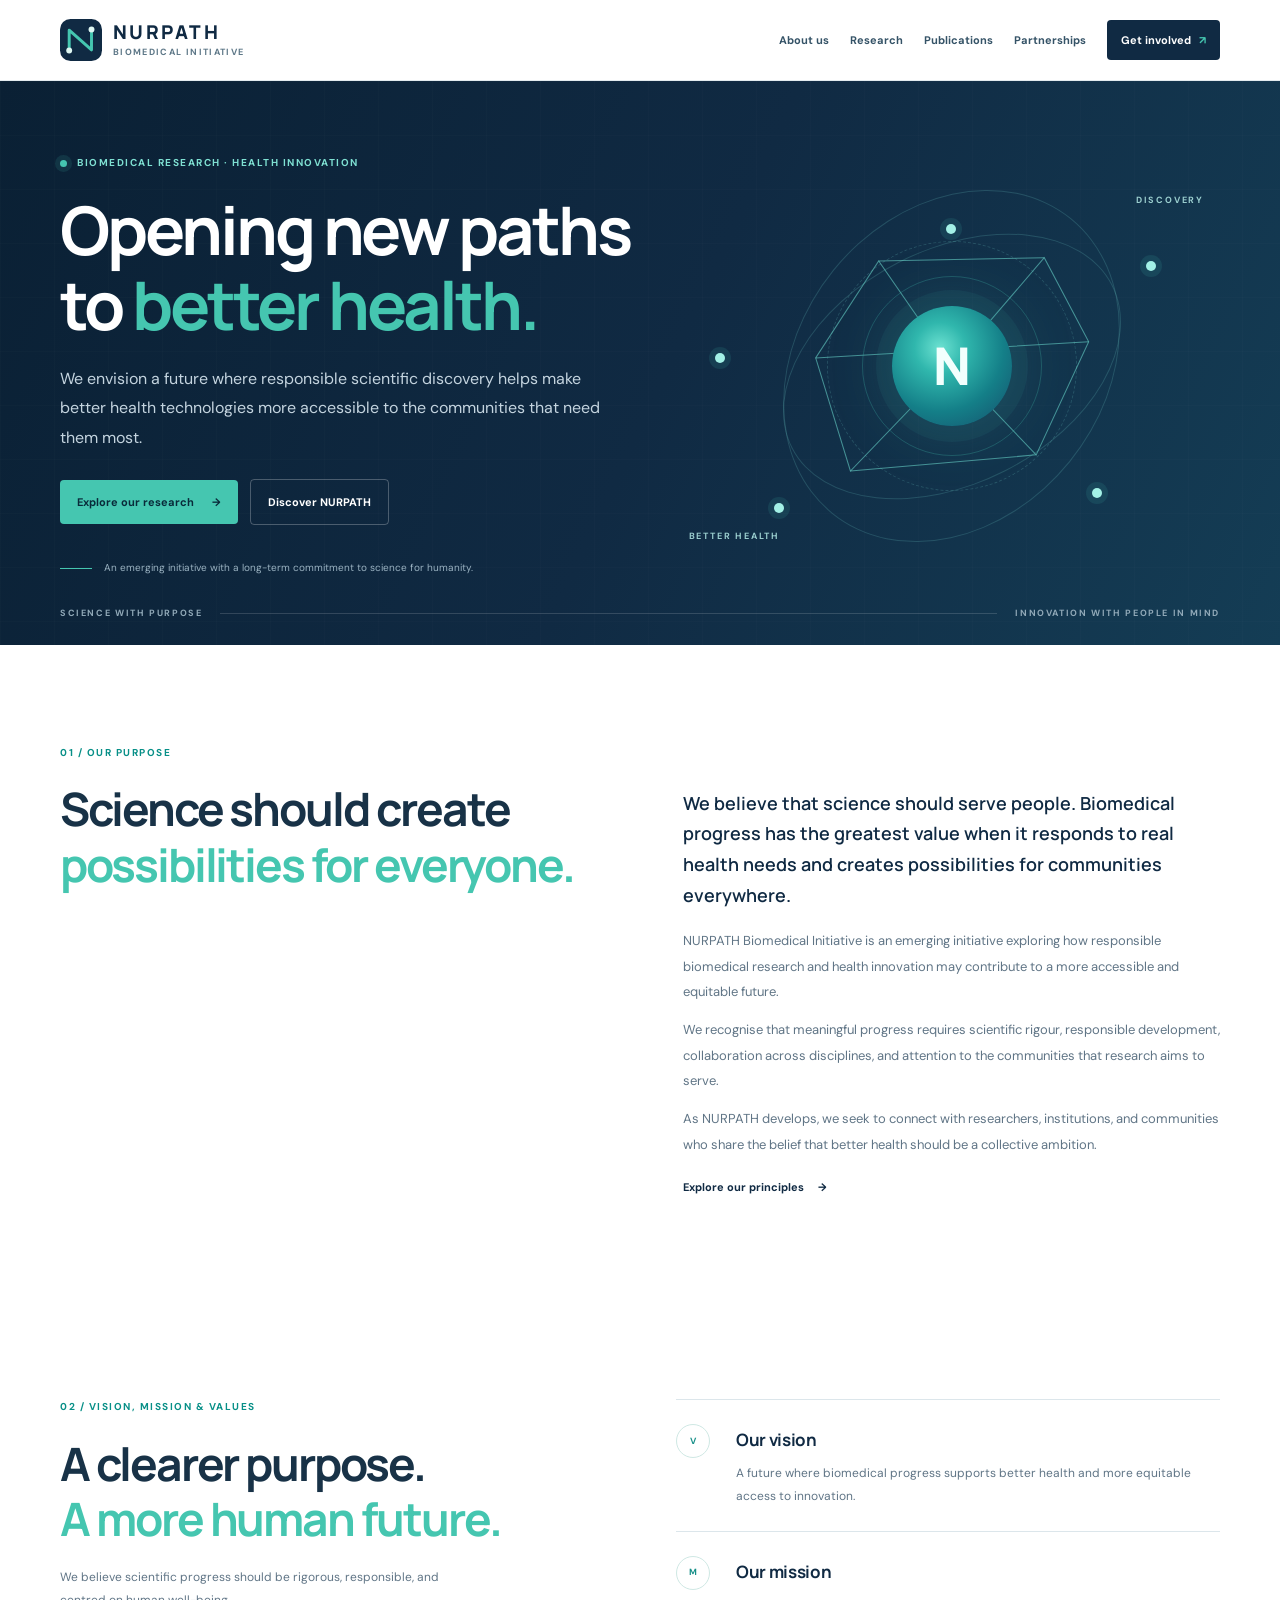
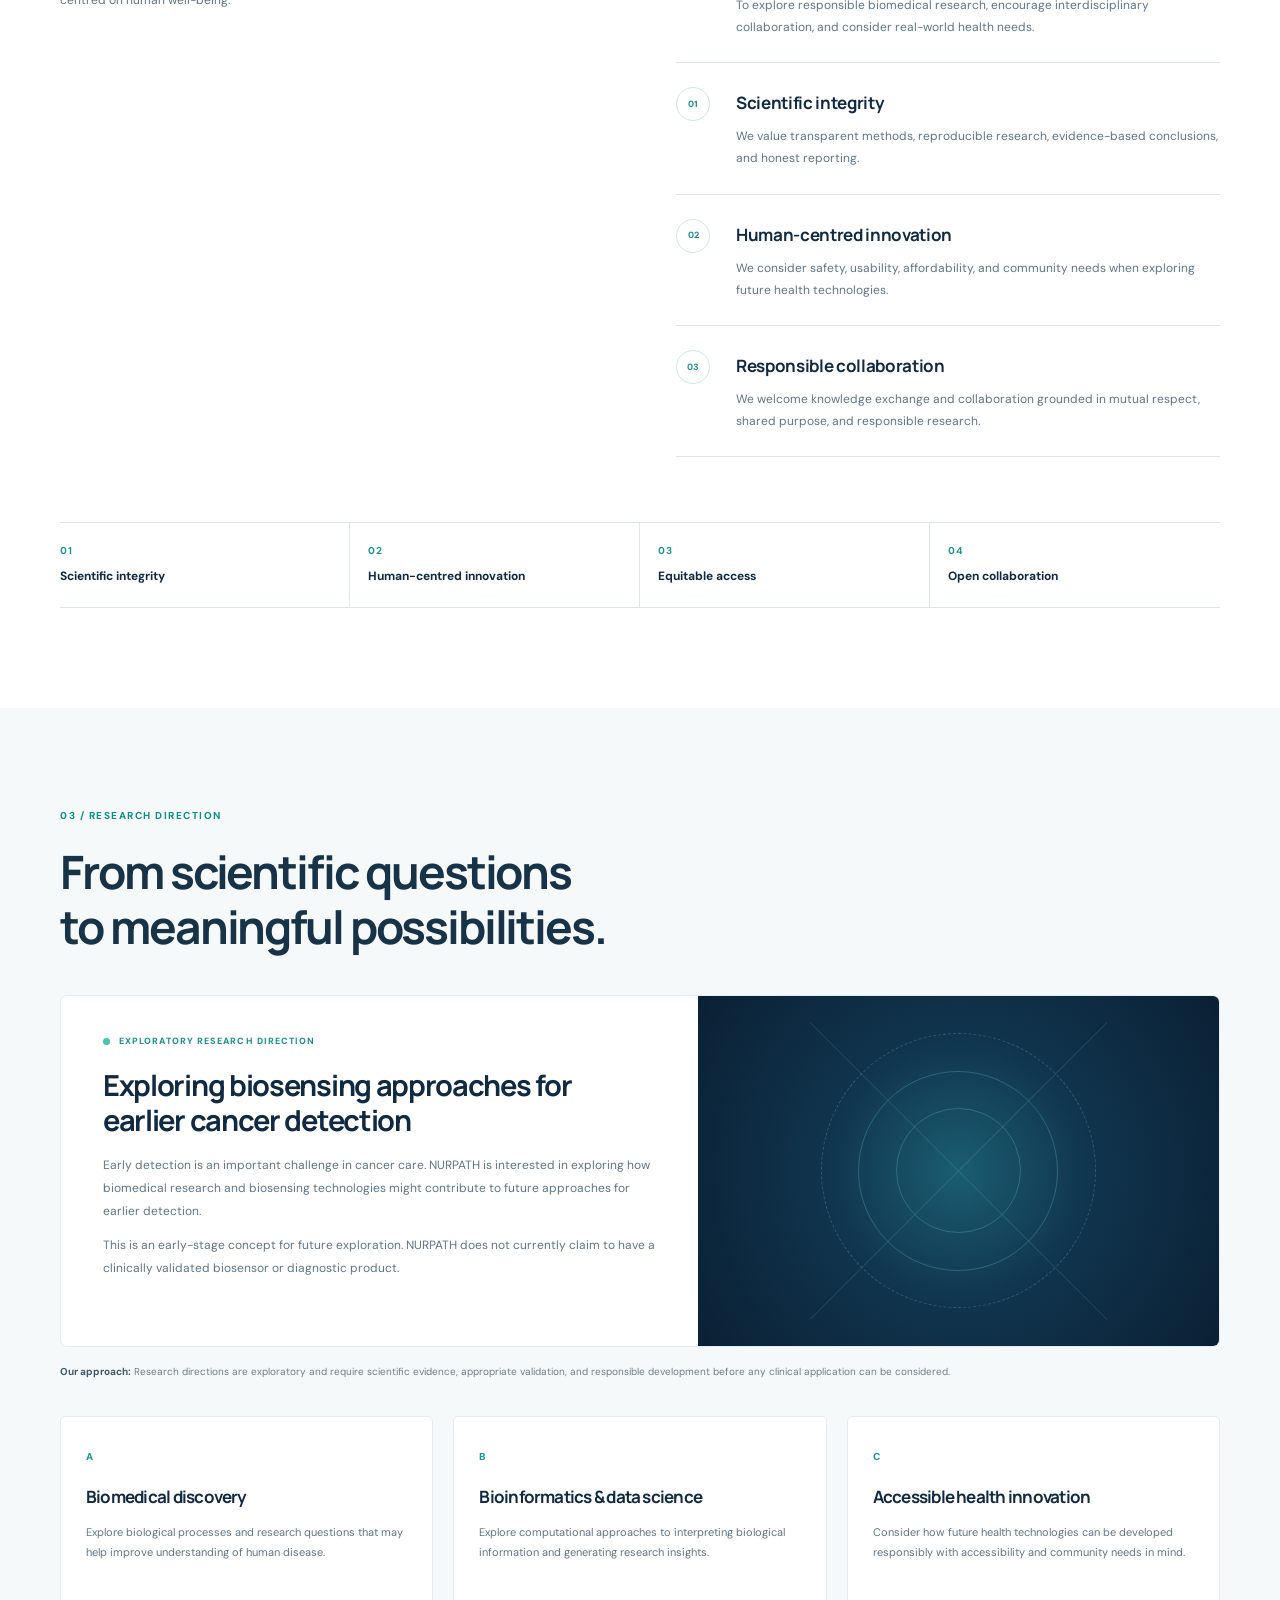
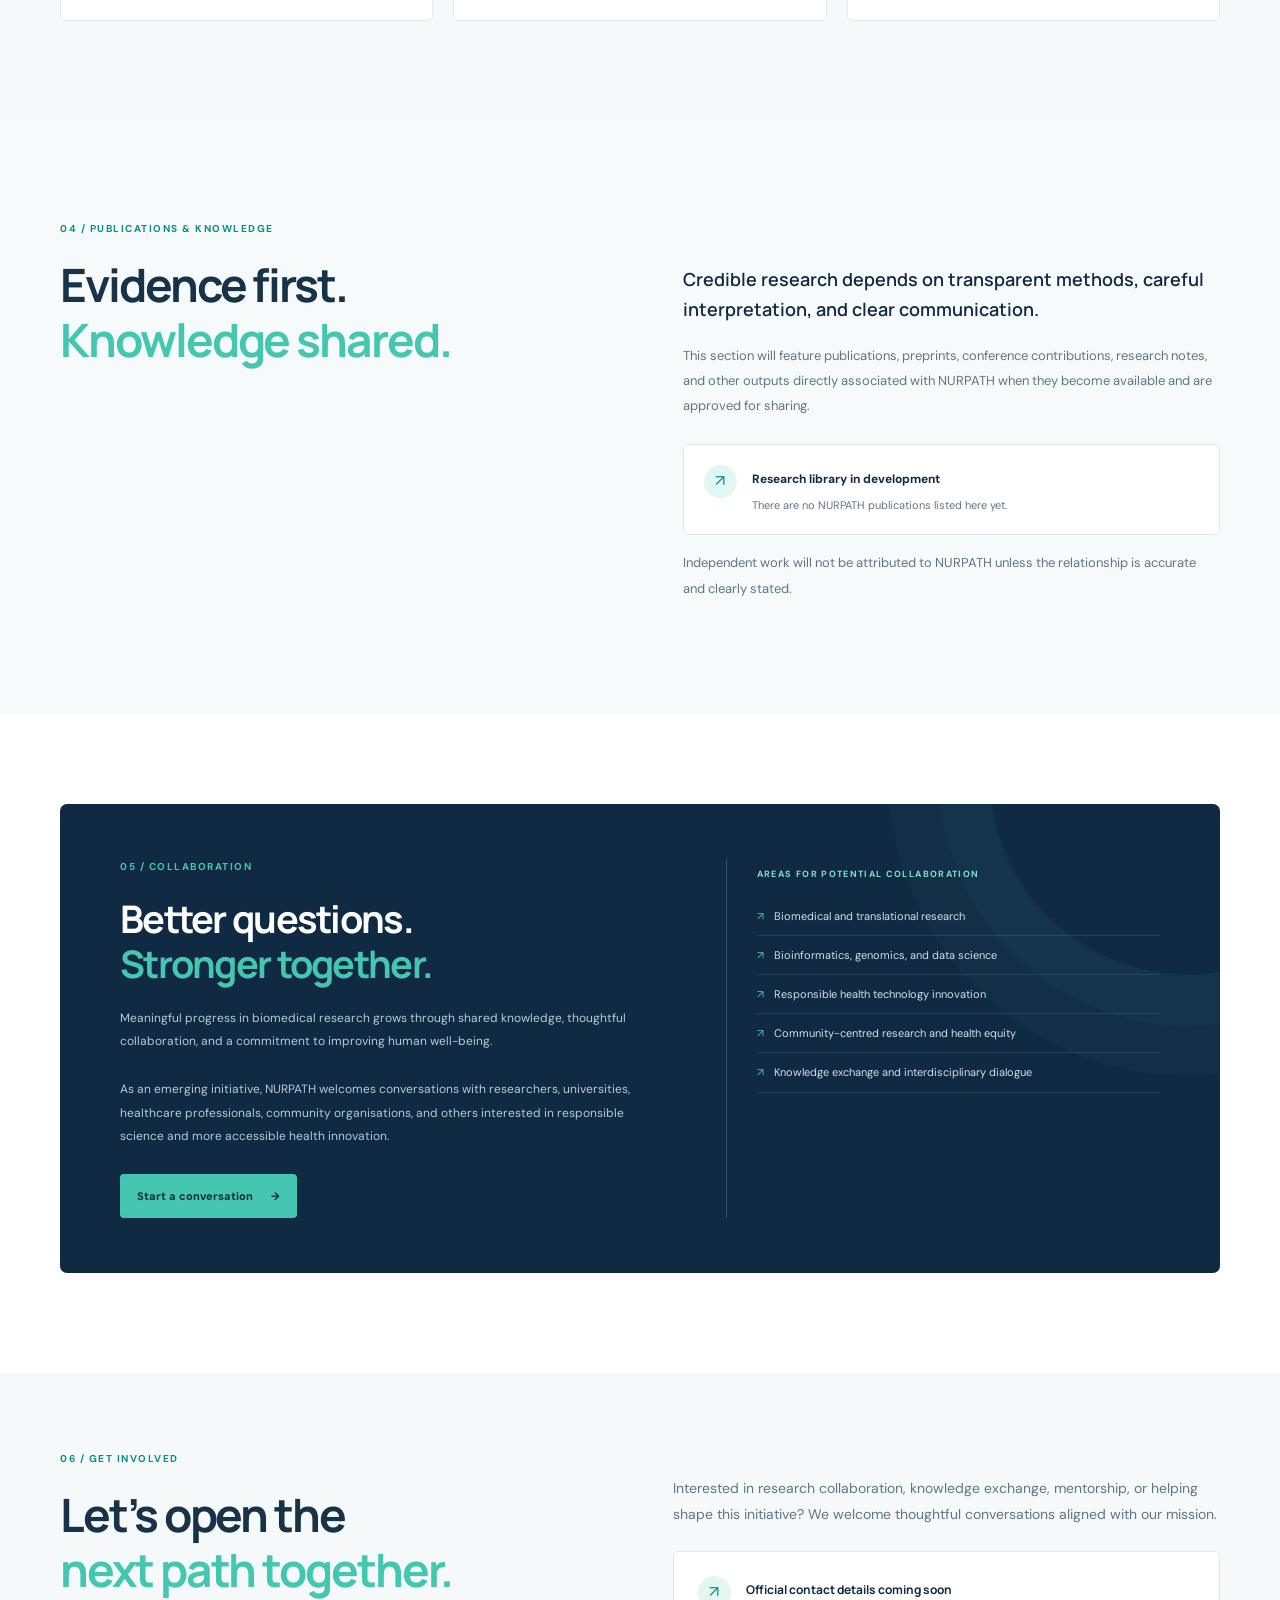
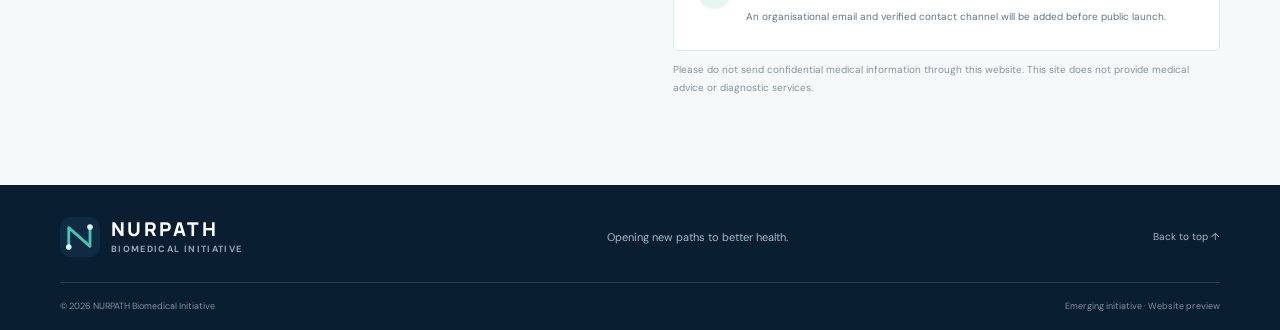
==== commit 809c56e6: "Update index.html" ====
--- a/index.html
+++ b/index.html
@@ -147,84 +147,109 @@
     </div>
   </section>
 
-  <!-- VISION, MISSION AND VALUES -->
-  <section class="section-pad approach" id="principles">
-    <div class="container split-grid">
-      <div>
-        <p class="eyebrow">02 / Vision, mission & values</p>
-        <h2>A clearer purpose.<br><span>A more human future.</span></h2>
-        <p class="side-intro">
-          Our direction is guided by the belief that scientific progress
-          should be rigorous, responsible, and centred on human well-being.
-        </p>
-      </div>
-
-      <div class="principle-list">
-        <article>
-          <div class="principle-icon">V</div>
-          <div>
-            <h3>Our vision</h3>
-            <p>
-              A future where biomedical progress creates better possibilities
-              for health and contributes to more equitable access to innovation.
-            </p>
-          </div>
-        </article>
-
-        <article>
-          <div class="principle-icon">M</div>
-          <div>
-            <h3>Our mission</h3>
-            <p>
-              To explore responsible biomedical research, encourage
-              interdisciplinary collaboration, and consider how health
-              innovation can respond to real-world needs.
-            </p>
-          </div>
-        </article>
-
-        <article>
-          <div class="principle-icon">01</div>
-          <div>
-            <h3>Scientific integrity</h3>
-            <p>
-              We value transparent methods, evidence-based conclusions,
-              reproducibility, and honest communication of limitations.
-            </p>
-          </div>
-        </article>
-
-        <article>
-          <div class="principle-icon">02</div>
-          <div>
-            <h3>Human-centred innovation</h3>
-            <p>
-              We believe that safety, usability, affordability, and community
-              needs should matter when considering future health technologies.
-            </p>
-          </div>
-        </article>
-
-        <article>
-          <div class="principle-icon">03</div>
-          <div>
-            <h3>Responsible collaboration</h3>
-            <p>
-              We welcome knowledge exchange and future collaboration grounded
-              in mutual respect, appropriate governance, and shared purpose.
-            </p>
-          </div>
-        </article>
-      </div>
-    </div>
-
-    <div class="container values-strip">
-      <div><strong>01</strong><span>Scientific integrity</span></div>
-      <div><strong>02</strong><span>Human-centred innovation</span></div>
-      <div><strong>03</strong><span>Equitable access</span></div>
-      <div><strong>04</strong><span>Open collaboration</span></div>
-    </div>
-  </section>
+ 
+<!-- VISION, MISSION AND VALUES -->
+<section class="section-pad approach" id="principles">
+  <div class="container split-grid">
+
+    <div>
+      <p class="eyebrow">02 / Vision, mission &amp; values</p>
+
+      <h2>
+        A clearer purpose.<br>
+        <span>A more human future.</span>
+      </h2>
+
+      <p class="side-intro">
+        We believe scientific progress should be rigorous,
+        responsible, and centred on human well-being.
+      </p>
+    </div>
+
+    <div class="principle-list">
+
+      <article>
+        <div class="principle-icon">V</div>
+        <div>
+          <h3>Our vision</h3>
+          <p>
+            A future where biomedical progress supports better health
+            and more equitable access to innovation.
+          </p>
+        </div>
+      </article>
+
+      <article>
+        <div class="principle-icon">M</div>
+        <div>
+          <h3>Our mission</h3>
+          <p>
+            To explore responsible biomedical research, encourage
+            interdisciplinary collaboration, and consider real-world
+            health needs.
+          </p>
+        </div>
+      </article>
+
+      <article>
+        <div class="principle-icon">01</div>
+        <div>
+          <h3>Scientific integrity</h3>
+          <p>
+            We value transparent methods, reproducible research,
+            evidence-based conclusions, and honest reporting.
+          </p>
+        </div>
+      </article>
+
+      <article>
+        <div class="principle-icon">02</div>
+        <div>
+          <h3>Human-centred innovation</h3>
+          <p>
+            We consider safety, usability, affordability, and community
+            needs when exploring future health technologies.
+          </p>
+        </div>
+      </article>
+
+      <article>
+        <div class="principle-icon">03</div>
+        <div>
+          <h3>Responsible collaboration</h3>
+          <p>
+            We welcome knowledge exchange and collaboration grounded
+            in mutual respect, shared purpose, and responsible research.
+          </p>
+        </div>
+      </article>
+
+    </div>
+  </div>
+
+  <div class="container values-strip">
+    <div>
+      <strong>01</strong>
+      <span>Scientific integrity</span>
+    </div>
+
+    <div>
+      <strong>02</strong>
+      <span>Human-centred innovation</span>
+    </div>
+
+    <div>
+      <strong>03</strong>
+      <span>Equitable access</span>
+    </div>
+
+    <div>
+      <strong>04</strong>
+      <span>Open collaboration</span>
+    </div>
+  </div>
+</section>
+
 
   <!-- RESEARCH -->
   <section class="section-pad research" id="research">
--- a/styles.css
+++ b/styles.css
@@ -128,3 +128,86 @@
     padding-bottom: 40px;
   }
 }
+
+/* Home refinement: vision, mission and values */
+#principles .split-grid {
+  gap: 72px;
+  align-items: start;
+}
+
+#principles .side-intro {
+  max-width: 390px;
+  margin-top: 20px;
+}
+
+#principles .principle-list article {
+  padding: 24px 0;
+}
+
+#principles .principle-list h3 {
+  font-size: 17px;
+  margin-bottom: 8px;
+}
+
+#principles .principle-list p {
+  max-width: 590px;
+  font-size: 12px;
+  line-height: 1.85;
+}
+
+/* Home refinement: stronger closing section */
+#contact {
+  padding-top: 78px;
+  padding-bottom: 78px;
+}
+
+#contact .contact-layout {
+  gap: 65px;
+  align-items: start;
+}
+
+#contact h2 {
+  max-width: 510px;
+}
+
+#contact .contact-copy {
+  padding-top: 10px;
+}
+
+#contact .contact-copy > p:first-child {
+  font-size: 14px;
+  line-height: 1.9;
+}
+
+#contact .contact-placeholder {
+  padding: 24px;
+  transition: border-color 0.2s ease;
+}
+
+#contact .contact-placeholder:hover {
+  border-color: #a8dcd4;
+}
+
+/* Responsive refinements */
+@media (max-width: 760px) {
+  #principles .split-grid {
+    gap: 30px;
+  }
+
+  #principles .principle-list article {
+    padding: 19px 0;
+  }
+
+  #contact {
+    padding-top: 60px;
+    padding-bottom: 60px;
+  }
+
+  #contact .contact-layout {
+    gap: 20px;
+  }
+
+  #contact .contact-copy {
+    padding-top: 0;
+  }
+}
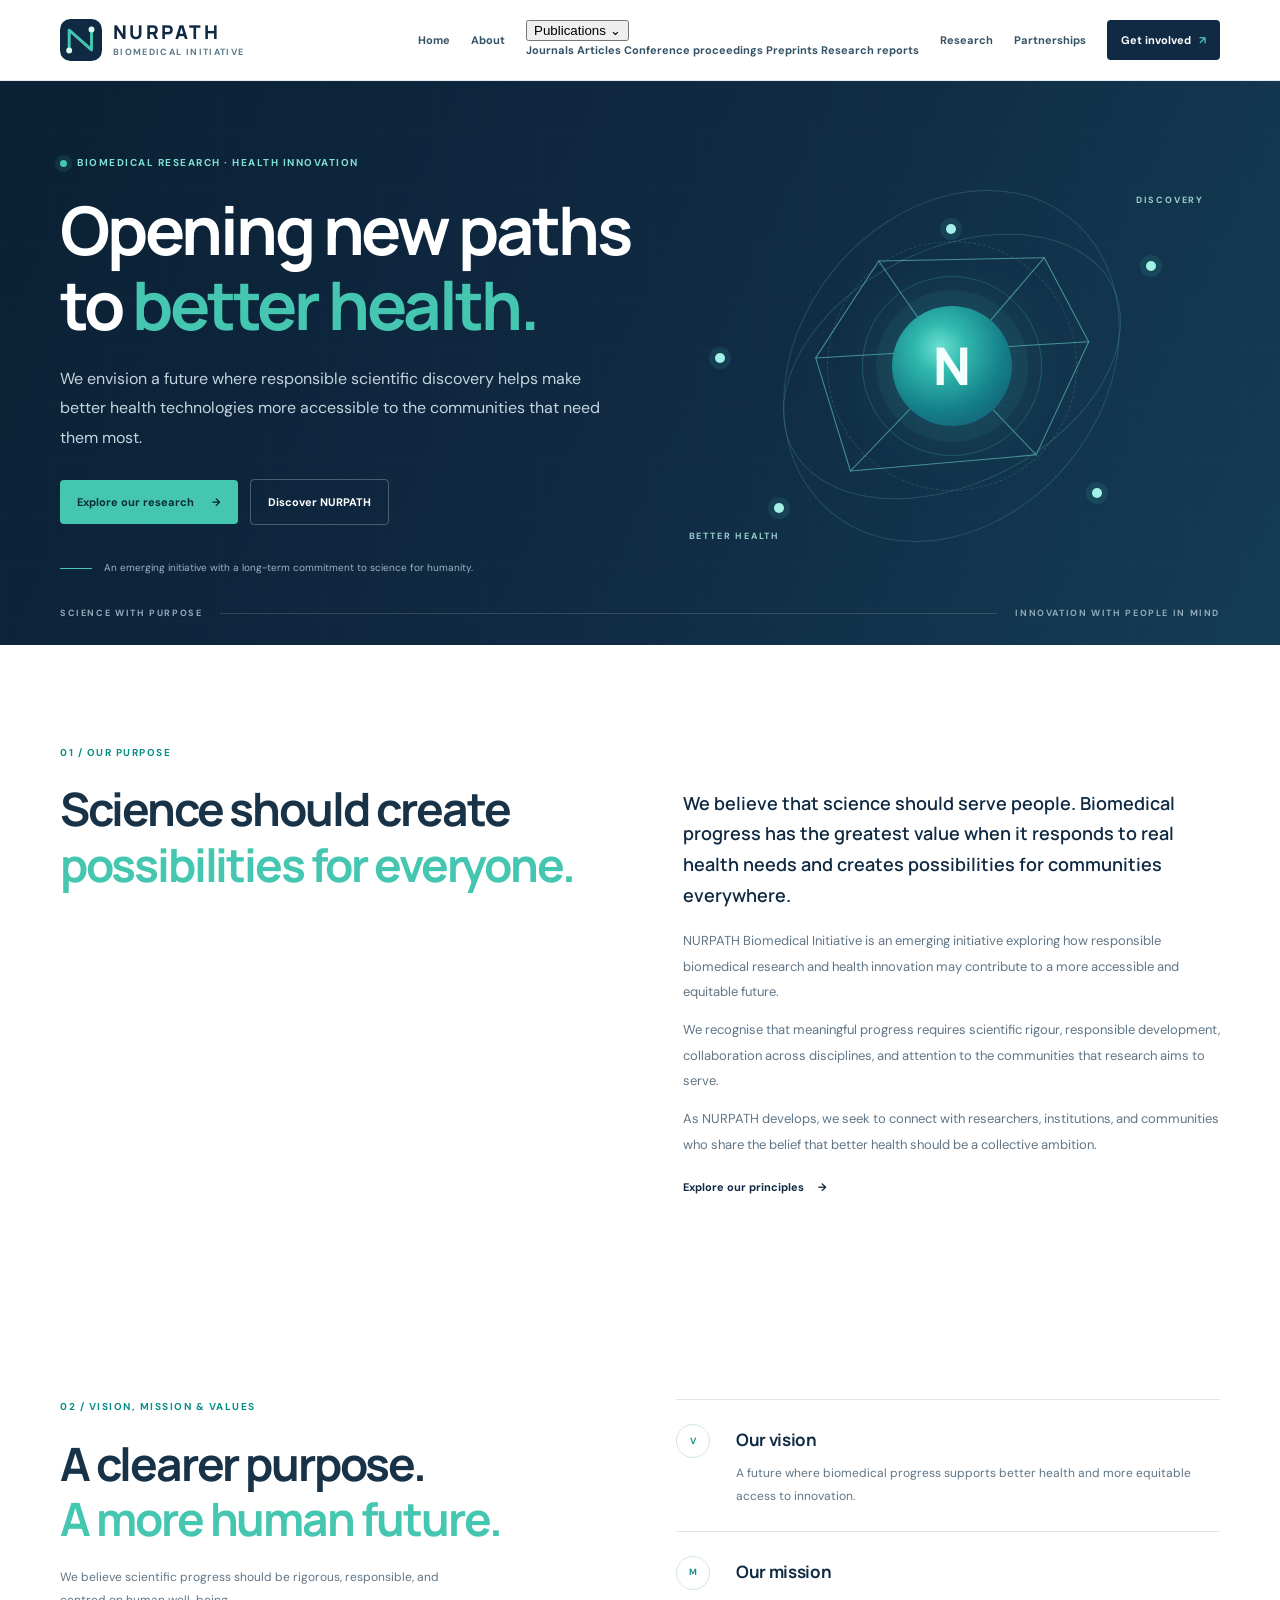
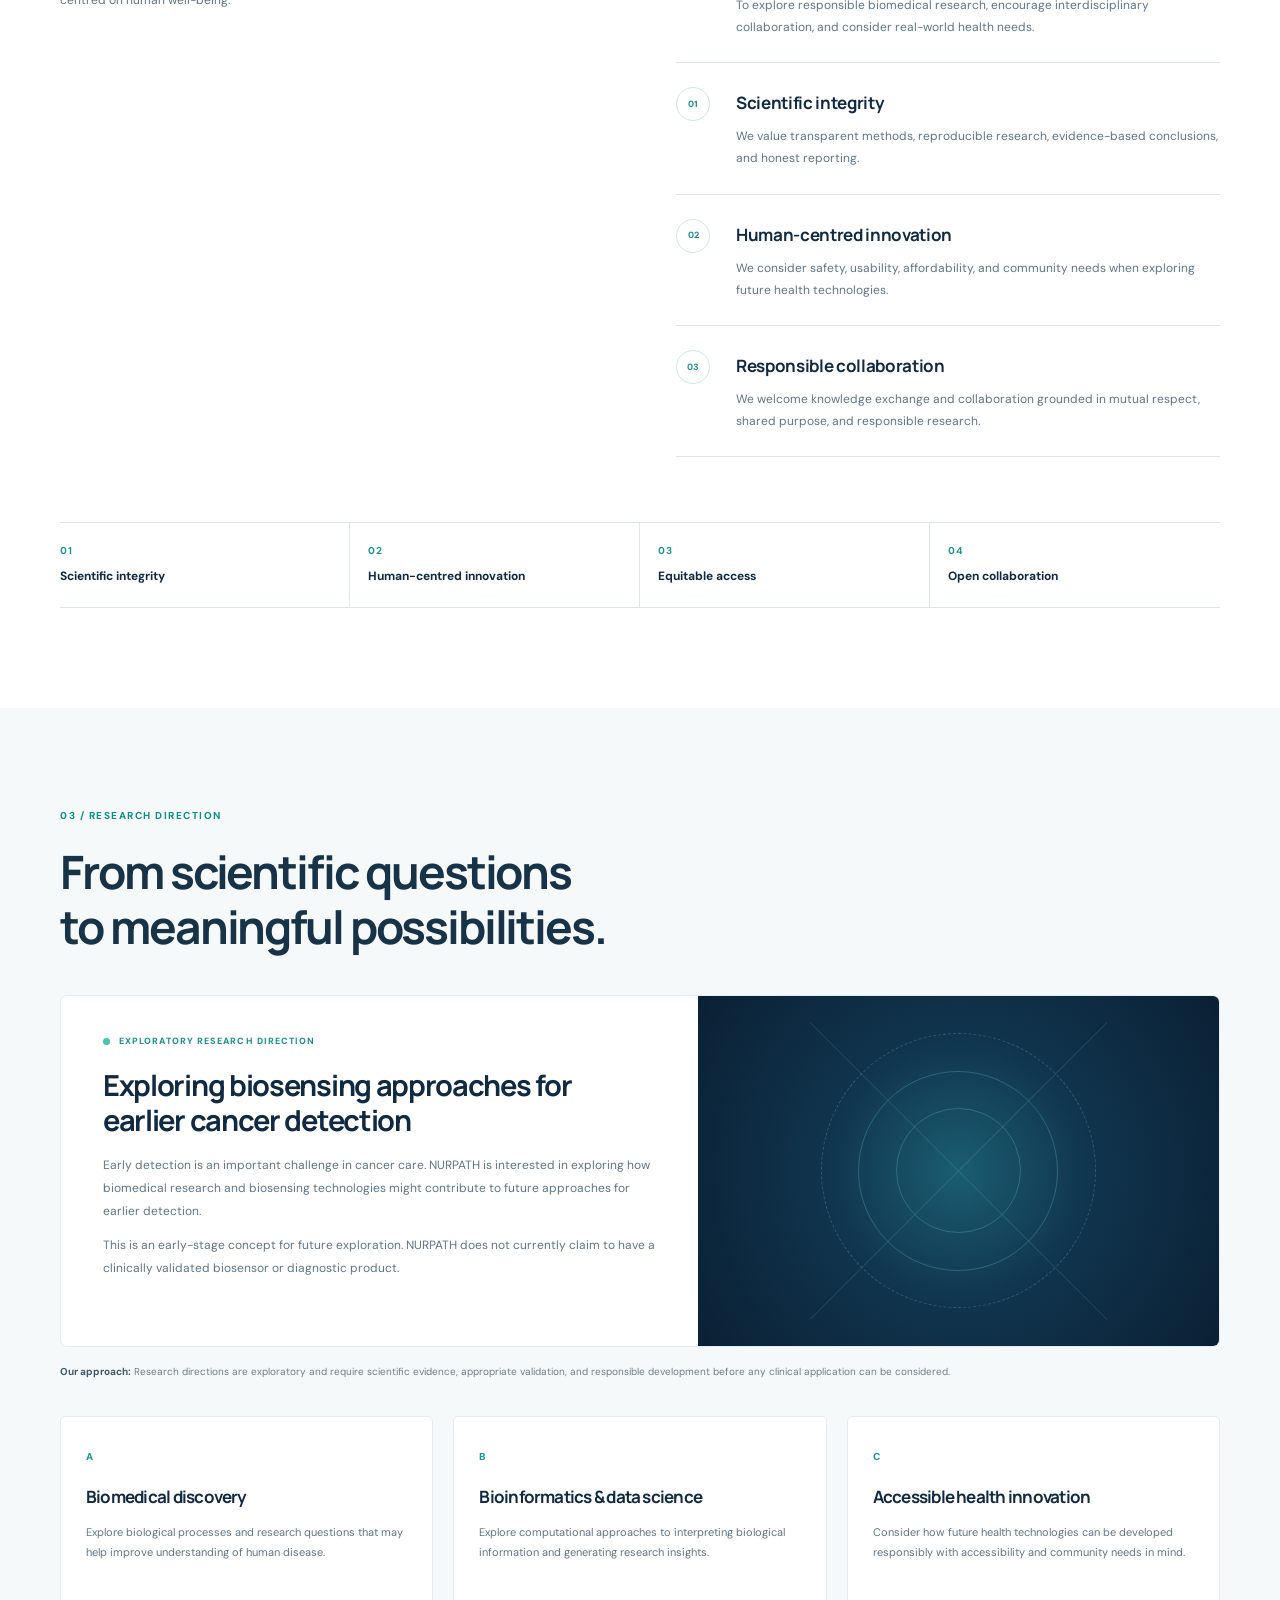
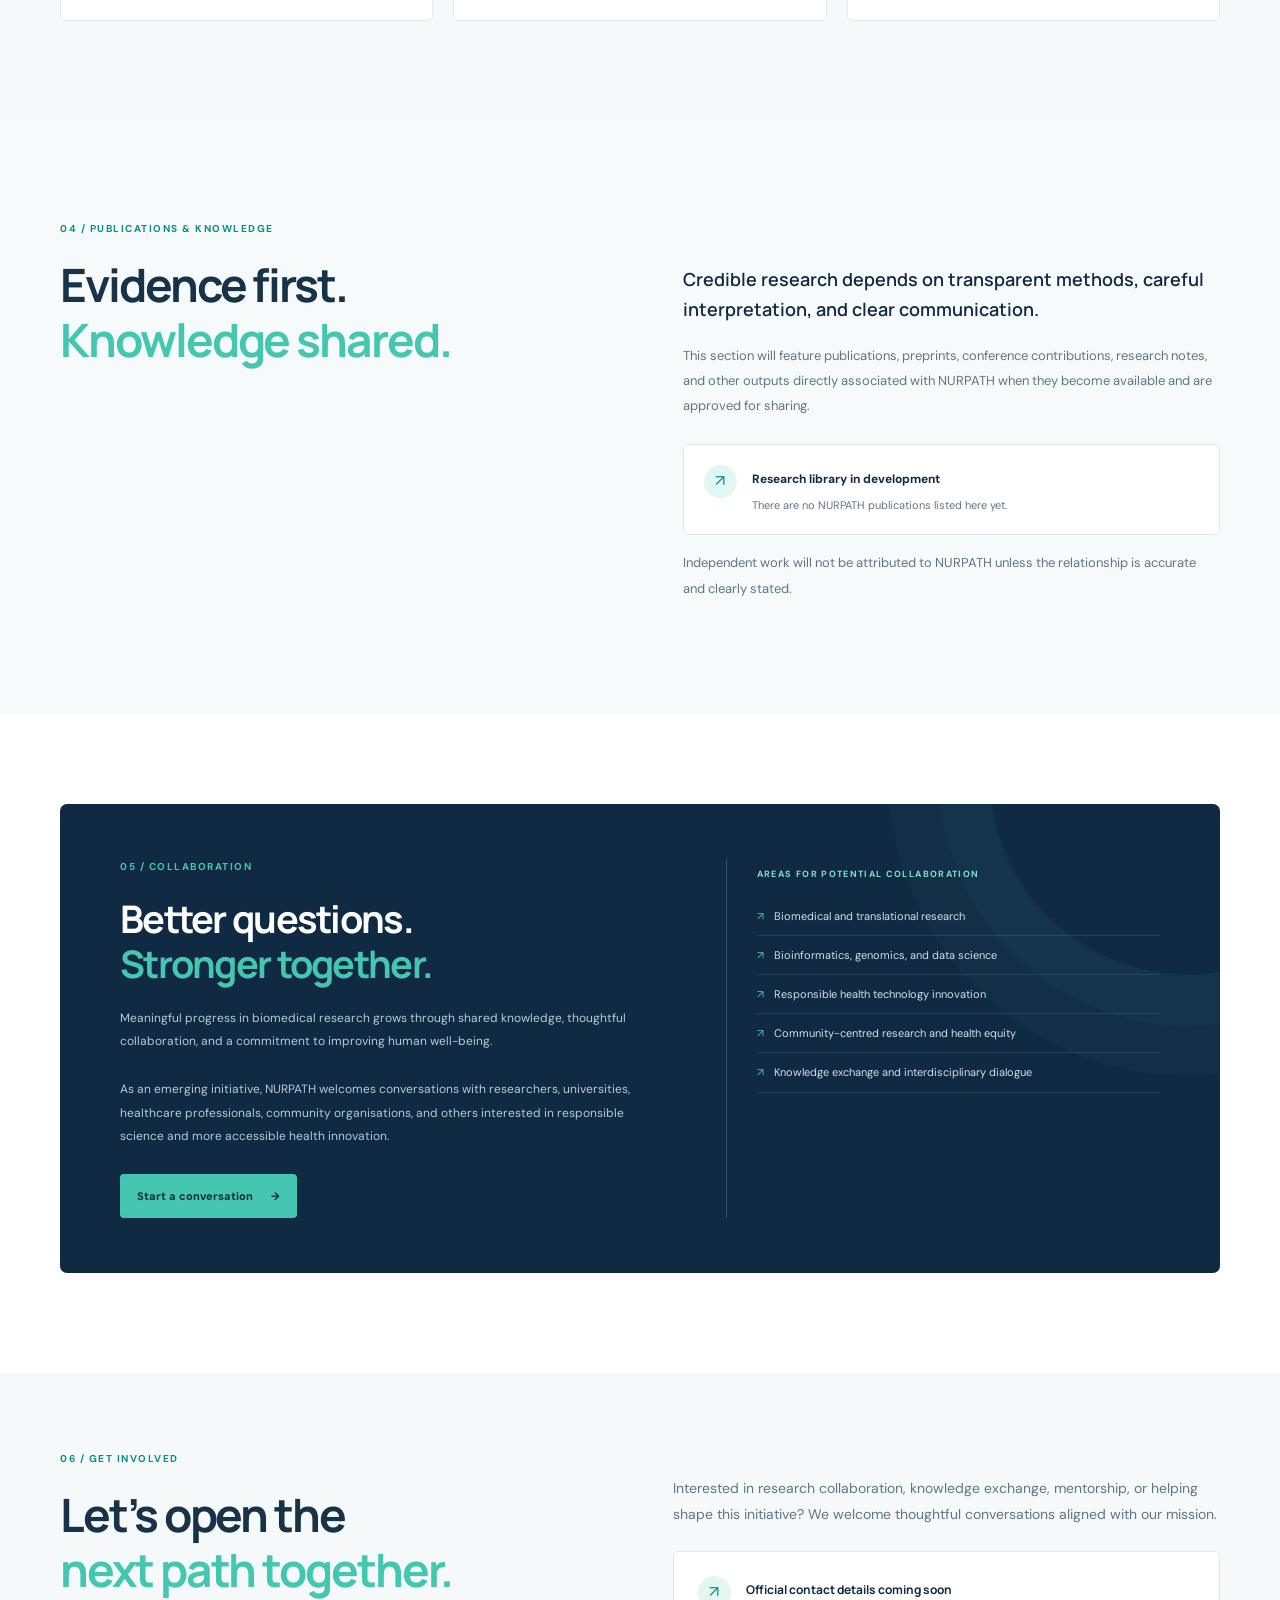
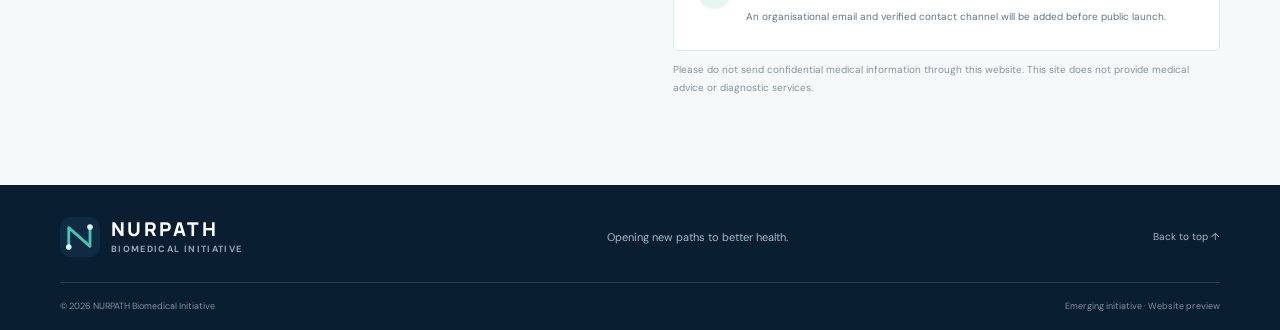
==== commit 9ed89bb1: "Update index.html" ====
--- a/index.html
+++ b/index.html
@@ -30,13 +30,38 @@
       <span></span><span></span><span></span>
     </button>
 
-    <nav id="primary-nav" class="primary-nav" aria-label="Main navigation">
-      <a href="about.html">About us</a>
-      <a href="#research">Research</a>
-      <a href="#publications">Publications</a>
-      <a href="#partnerships">Partnerships</a>
-      <a class="nav-cta" href="#contact">Get involved <span aria-hidden="true">↗</span></a>
-    </nav>
+    
+<nav id="primary-nav" class="primary-nav" aria-label="Main navigation">
+  <a href="index.html">Home</a>
+  <a href="about.html">About</a>
+
+  <div class="publication-dropdown">
+    <button
+      class="dropdown-toggle"
+      type="button"
+      aria-expanded="false"
+      aria-controls="publication-menu">
+      Publications
+      <span class="dropdown-arrow" aria-hidden="true">⌄</span>
+    </button>
+
+    <div class="dropdown-menu" id="publication-menu">
+      <a href="publications.html#journals">Journals</a>
+      <a href="publications.html#articles">Articles</a>
+      <a href="publications.html#conferences">Conference proceedings</a>
+      <a href="publications.html#preprints">Preprints</a>
+      <a href="publications.html#reports">Research reports</a>
+    </div>
+  </div>
+
+  <a href="research.html">Research</a>
+  <a href="partnerships.html">Partnerships</a>
+
+  <a class="nav-cta" href="contact.html">
+    Get involved <span aria-hidden="true">↗</span>
+  </a>
+</nav>
+
   </div>
 </header>
 
